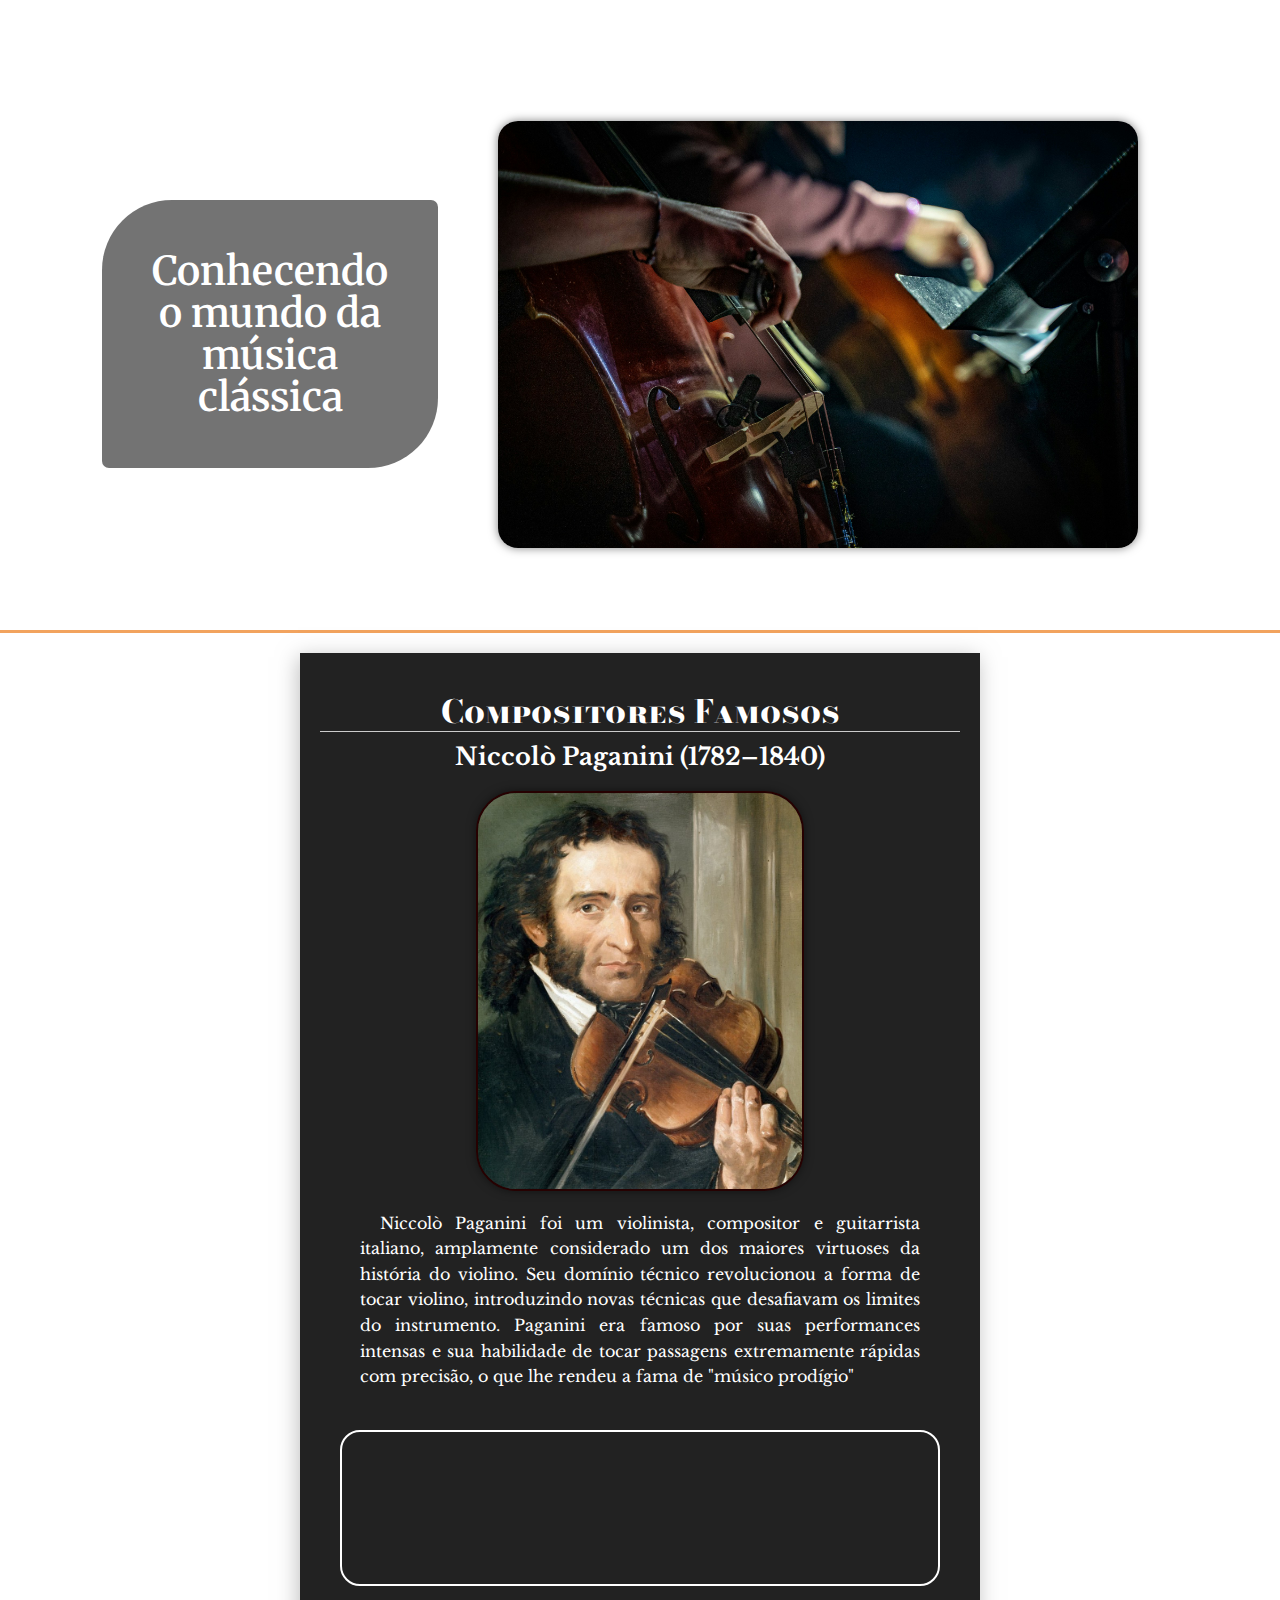
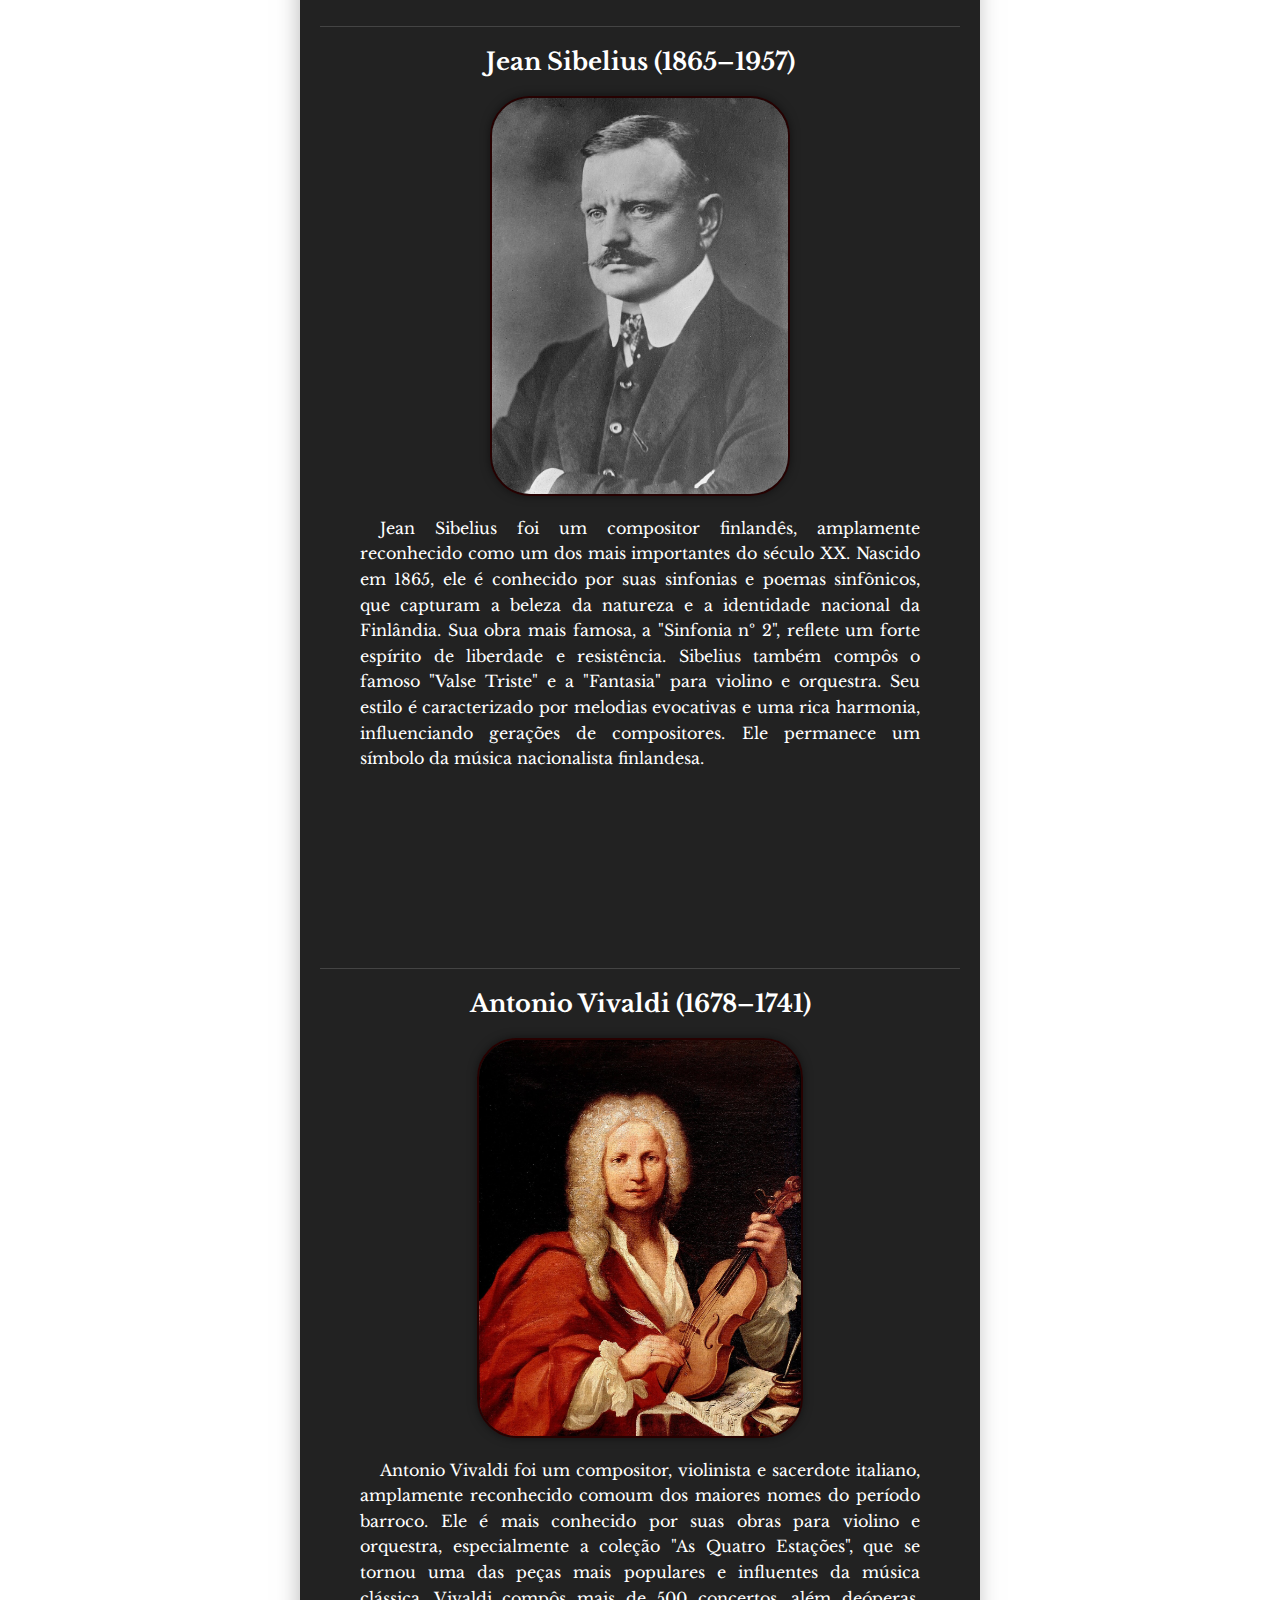
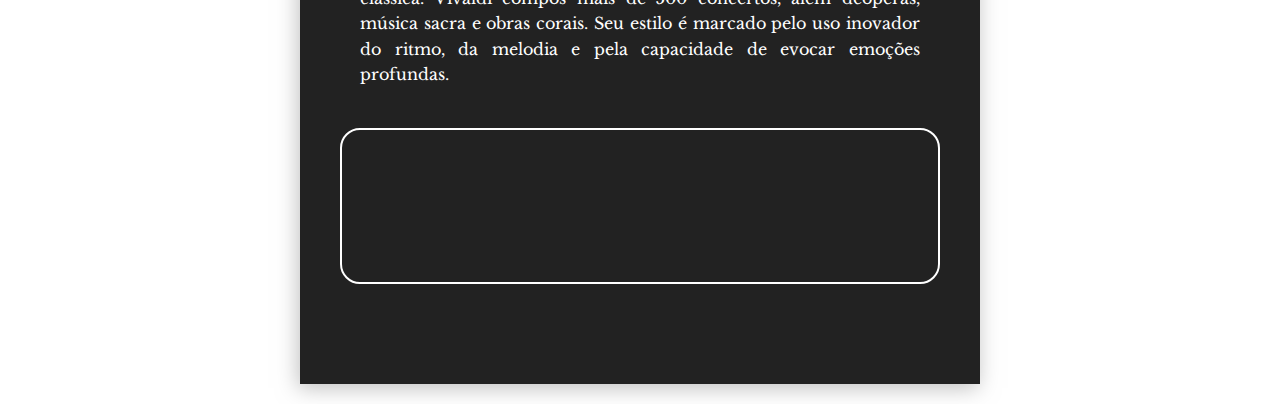
==== index.html @ 934a44d3 "Adicionando player do spotify aos compositores." ====
<!DOCTYPE html>
<html lang="pt-br">
    <head>
        <meta charset="UTF-8" />
        <meta name="viewport" content="width=device-width, initial-scale=1.0" />
        <title>Classic Music</title>
        <link rel="stylesheet" href="./assets/styles/style.css" />
        <link rel="stylesheet" href="./assets/styles/responsive.css" />
    </head>
    <body>
        <div class="header-container">
            <header>
                <h1 class="title"><a href="#">Classic Music</a></h1>
                <nav>
                    <ul class="menu">
                        <li><a href="#cp">Compositores</a></li>
                        <li><a href="#">Sobre</a></li>
                        <li><a href="#">Contato</a></li>
                    </ul>
                </nav>
            </header>
            <div class="banner">
                <div class="content">
                    <div class="text-container">
                        <p>Conhecendo o mundo da música clássica</p>
                    </div>
                    <div class="image-container">
                        <img
                            src="./assets/images/orchestra.jpg"
                            alt="imagem orchestra"
                        />
                    </div>
                </div>
            </div>
        </div>
        <main>
            <div class="cp-container">
              <section class="compositores" id="cp">
                  <h2 id="tile-compositores">Compositores Famosos</h2>
                  <div class="compositor">
                      <div class="aside">
                          <div class="resumo">
                              <h2>Niccolò Paganini (1782–1840)</h2>
                              <div class="imagem-compositor">
                                  <img
                                      src="./assets/images/compositors/paganini.jpg"
                                      alt="Compositor 1"
                                  />
                              </div>
                              <p>
                                  Niccolò Paganini foi um violinista, compositor e
                                  guitarrista italiano, amplamente considerado um
                                  dos maiores virtuoses da história do violino.
                                  Seu domínio técnico revolucionou a forma de
                                  tocar violino, introduzindo novas técnicas que
                                  desafiavam os limites do instrumento. Paganini
                                  era famoso por suas performances intensas e sua
                                  habilidade de tocar passagens extremamente
                                  rápidas com precisão, o que lhe rendeu a fama de
                                  "músico prodígio"
                              </p>
                              <div class="card-music">
                                  <iframe
                                      style="border-radius: 12px"
                                      src="https://open.spotify.com/embed/artist/39FC9x5PaTNYHp5hwlaY4q?utm_source=generator"
                                      width="100%"
                                      height="152"
                                      frameborder="0"
                                      allowfullscreen=""
                                      allow="autoplay; clipboard-write; encrypted-media; fullscreen; picture-in-picture"
                                      loading="lazy"
                                  >
                                  </iframe>
                              </div>
                          </div>
                      </div>
                  </div>
                  <div class="compositor">
                      <div class="aside">
                          <div class="resumo">
                              <h2>Jean Sibelius (1865–1957)</h2>
                              <div class="imagem-compositor">
                                  <img
                                      src="./assets/images/compositors/Sibelius.jpg"
                                      alt="Compositor 1"
                                  />
                              </div>
                              <p>
                                  Jean Sibelius foi um compositor finlandês,
                                  amplamente reconhecido como um dos mais
                                  importantes do século XX. Nascido em 1865, ele é
                                  conhecido por suas sinfonias e poemas
                                  sinfônicos, que capturam a beleza da natureza e
                                  a identidade nacional da Finlândia. Sua obra
                                  mais famosa, a "Sinfonia nº 2", reflete um forte
                                  espírito de liberdade e resistência. Sibelius
                                  também compôs o famoso "Valse Triste" e a
                                  "Fantasia" para violino e orquestra. Seu estilo
                                  é caracterizado por melodias evocativas e uma
                                  rica harmonia, influenciando gerações de
                                  compositores. Ele permanece um símbolo da música
                                  nacionalista finlandesa.
                              </p>
                              <iframe style="border-radius:12px" src="https://open.spotify.com/embed/artist/7jzR5qj8vFnSu5JHaXgFEr?utm_source=generator&theme=0" width="100%" height="152" frameBorder="0" allowfullscreen="" allow="autoplay; clipboard-write; encrypted-media; fullscreen; picture-in-picture" loading="lazy"></iframe>
                          </div>
                      </div>
                  </div>
                  <div class="compositor">
                      <div class="aside">
                          <div class="resumo">
                              <h2>Antonio Vivaldi (1678–1741)</h2>
                              <div class="imagem-compositor">
                                  <img
                                      src="./assets/images/compositors/Vivaldi.jpg"
                                      alt="Compositor 1"
                                  />
                              </div>
                              <p>
                                  Antonio Vivaldi foi um compositor, violinista e
                                  sacerdote italiano, amplamente reconhecido
                                  comoum dos maiores nomes do período barroco. Ele
                                  é mais conhecido por suas obras para violino e
                                  orquestra, especialmente a coleção "As Quatro
                                  Estações", que se tornou uma das peças mais
                                  populares e influentes da música clássica.
                                  Vivaldi compôs mais de 500 concertos, além
                                  deóperas, música sacra e obras corais. Seu
                                  estilo é marcado pelo uso inovador do ritmo, da
                                  melodia e pela capacidade de evocar emoções
                                  profundas.
                              </p>
                              <div class="card-music">
                                  <iframe
                                      style="border-radius: 12px"
                                      src="https://open.spotify.com/embed/artist/2QOIawHpSlOwXDvSqQ9YJR?utm_source=generator"
                                      width="100%"
                                      height="152"
                                      frameborder="0"
                                      allowfullscreen=""
                                      allow="autoplay; clipboard-write; encrypted-media; fullscreen; picture-in-picture"
                                      loading="lazy"
                                  ></iframe>
                              </div>
                          </div>
                      </div>
                  </div>
              </section>
            </div>
        </main>
    </body>
</html>
---- assets/styles/style.css ----
@charset "UTF-8";

@import url("https://fonts.googleapis.com/css2?family=Libre+Baskerville:wght@400;700&display=swap");
@import url("https://fonts.googleapis.com/css2?family=Bodoni+Moda+SC:ital,opsz,wght@0,6..96,400..900;1,6..96,400..900&display=swap");
@import url("https://fonts.googleapis.com/css2?family=Merriweather:wght@400;700&display=swap");

:root {
    --font-primary: "Bodoni Moda SC", serif;
    --font-body: "Libre Baskerville", serif;
    --font-text: "Merriweather", serif;
    --antico-violino-1: #f2a35e;
    --antico-violino-2: #f2ceae;
    --antico-violino-3: #f2600c;
    --antico-violino-4: #a64029;
    --antico-violino-5: #260101;
}

* {
    margin: 0px;
    padding: 0px;
    box-sizing: border-box;
}

html,
body {
    height: 100%;
    scroll-behavior: smooth;
}

body {
    font-family: var(--font-body);
}
.header-container {
    background-image: url("https://curitibacult.com.br/wp-content/uploads/2023/07/concerto-a-luz-de-velas-ingressos.jpg");
    background-size: cover;
    background-attachment: fixed;

    padding: 20px;
}

header {
    display: flex;
    justify-content: space-between;
    align-items: center;
    padding: 0px 50px;
    width: 100%;
    border-bottom: 1px solid #fff;
}

#logo {
    width: 100px;
    height: 100px;
    background-color: #fff;
    border-radius: 50%;
    display: flex;
    justify-content: center;
    align-items: center;
    overflow: hidden;
}
#logo img {
    width: 100%;
    height: 100%;
}
.title,
.title a {
    color: white;
    font-family: var(--font-primary);
    font-weight: 800;
    text-decoration: none;
    font-size: 32px;
    line-height: 38px;
    text-align: left;
    margin-right: 0px;
}

.menu {
    list-style: none;
    display: flex;
    justify-content: space-between;
    flex-wrap: wrap;
    align-items: center;
    padding: 0px;
    margin: 0px;
}
.menu li a {
    margin-right: 83px;
    color: #fff;
    font-size: 16px;
    font-style: normal;
    font-weight: 600;
    line-height: normal;
    text-decoration: none;
}

.menu li a:hover {
    color: #f2a35e;
    background-color: #fff;
    padding: 5px;
    border-radius: 10px;
}

.banner {
    display: flex;
    justify-content: center;
    padding: 5%;
}

.content {
    display: flex;
    width: 100%;
    max-width: 1200px;
    align-items: center;
}

.image-container {
    flex: 3;
    display: flex;
    justify-content: center;
}

.image-container img {
    max-width: 50vw;
    height: auto;
    border-radius: 20px;
    box-shadow: 0px 0px 10px rgba(0, 0, 0, 0.5);
    transition: transform 0.3s ease-in-out;
}
.image-container img:hover {
    transform: scale(1.1);
}

.text-container {
    flex: 1;
    padding-left: 20px;
    text-align: center;
}

.text-container p {
    font-family: var(--font-text);
    font-size: 2.5rem;
    font-weight: 600;
    line-height: 42px;
    color: white;
    padding: 50px;
    background-color: #222222a2;
    border-radius: 70px 7px;
}

.cp-container {
    display: flex;
    justify-content: center;
    border-top: 3px solid var(--antico-violino-1);
    background-image: url("https://4kwallpapers.com/images/walls/thumbs_3t/18207.jpg");
    background-size: cover;
    background-attachment: fixed;
    align-items: center;
    padding: 20px 30px;
    width: 100%;
}

#cp {
    transition-delay: 2s;
}
.compositores {
    background-color: #222;
    color: white;
    padding: 40px 20px;
    text-align: center;
    box-shadow: -2px 4px 20px 0px rgb(128 128 128 / 50%);
}

#tile-compositores {
    font-family: var(--font-primary);
    font-size: 32px;
    font-weight: 800;
    line-height: 38px;
    text-align: center;
    margin-bottom: 10px;
    border-bottom: 1px solid #ccc;
}
.compositor {
    display: flex;
    align-items: center;
    margin-bottom: 20px;
    border-bottom: 1px solid #444;
    padding-bottom: 20px;
    align-content: space-around;
    flex-direction: column;
    flex-wrap: wrap;
}
.compositor:last-child{
    border-bottom: none;
}

.aside {
    flex: 1; 
    display: flex;
    flex-direction: column; 
    align-items: flex-start; 
}

.resumo {
    flex: 2; 
    text-align: center;
    padding: 0 20px; 
}

.aside p {
    max-width: 600px;
    padding: 20px;
    line-height: 1.6;
    text-indent: 20px;
    text-align: justify;
}

.imagem-compositor {
    flex: 1; 
    display: flex;
    justify-content: center;
}

.imagem-compositor img {
    border-radius: 40px;
    box-shadow: 0px 0px 10px    rgba(0, 0, 0, 0.5);
    min-width: 250px; 
    max-height: 400px;
    margin-top: 20px;
    border: 2px solid var(--antico-violino-5); 
}

.card-music {
    display: flex;
    justify-content: center;
    align-items: center;
    width: 100%;
    margin: 20px auto;
    border: 2px solid #fff;
    border-radius: 20px;
}
---- assets/styles/responsive.css ----
@media(width < 942px) {
    .content{
        flex-wrap: wrap;
    }
    header {
        display: flex;
        flex-direction: column;
    }
    .menu li a {
        font-size: 14px;
        margin-right: 20px;
    }
    .text-container p{
        padding: 0px;
    }
    .image-container img {
        
        max-width: 400px;
    }
}
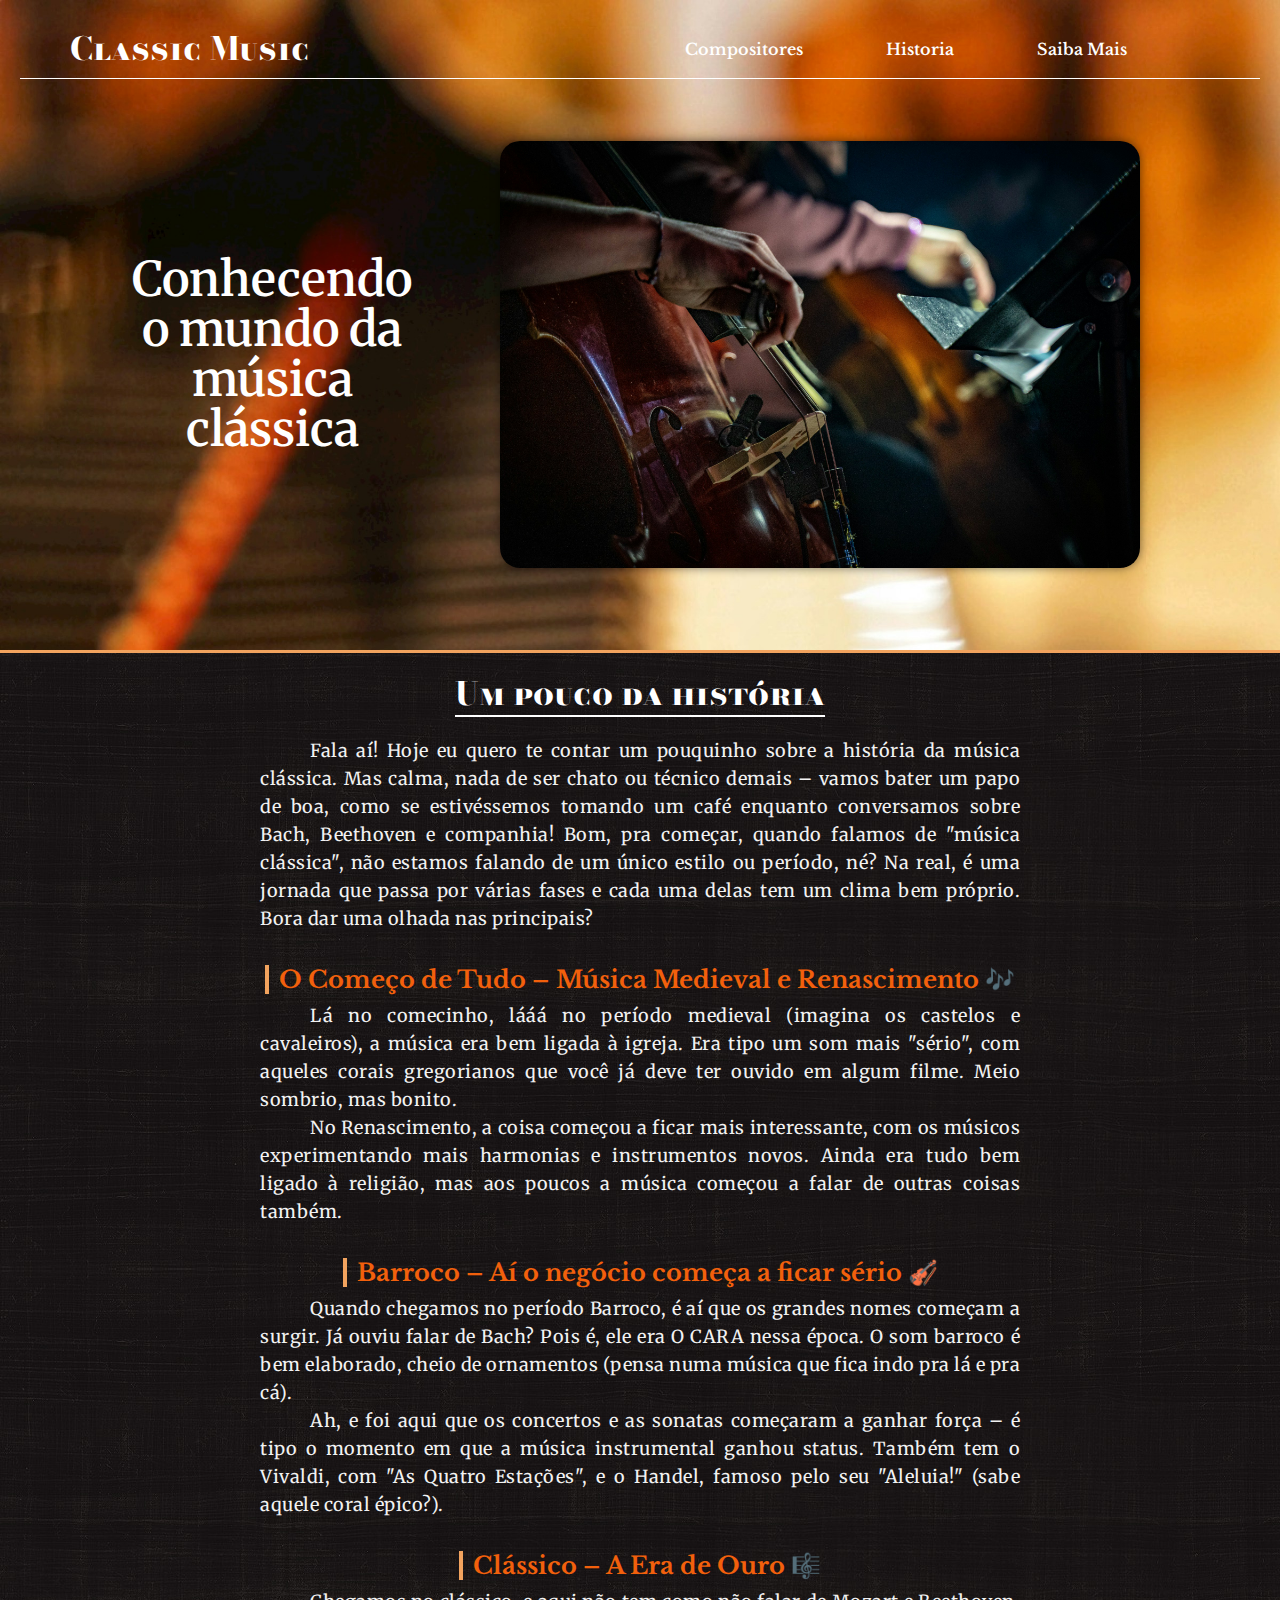
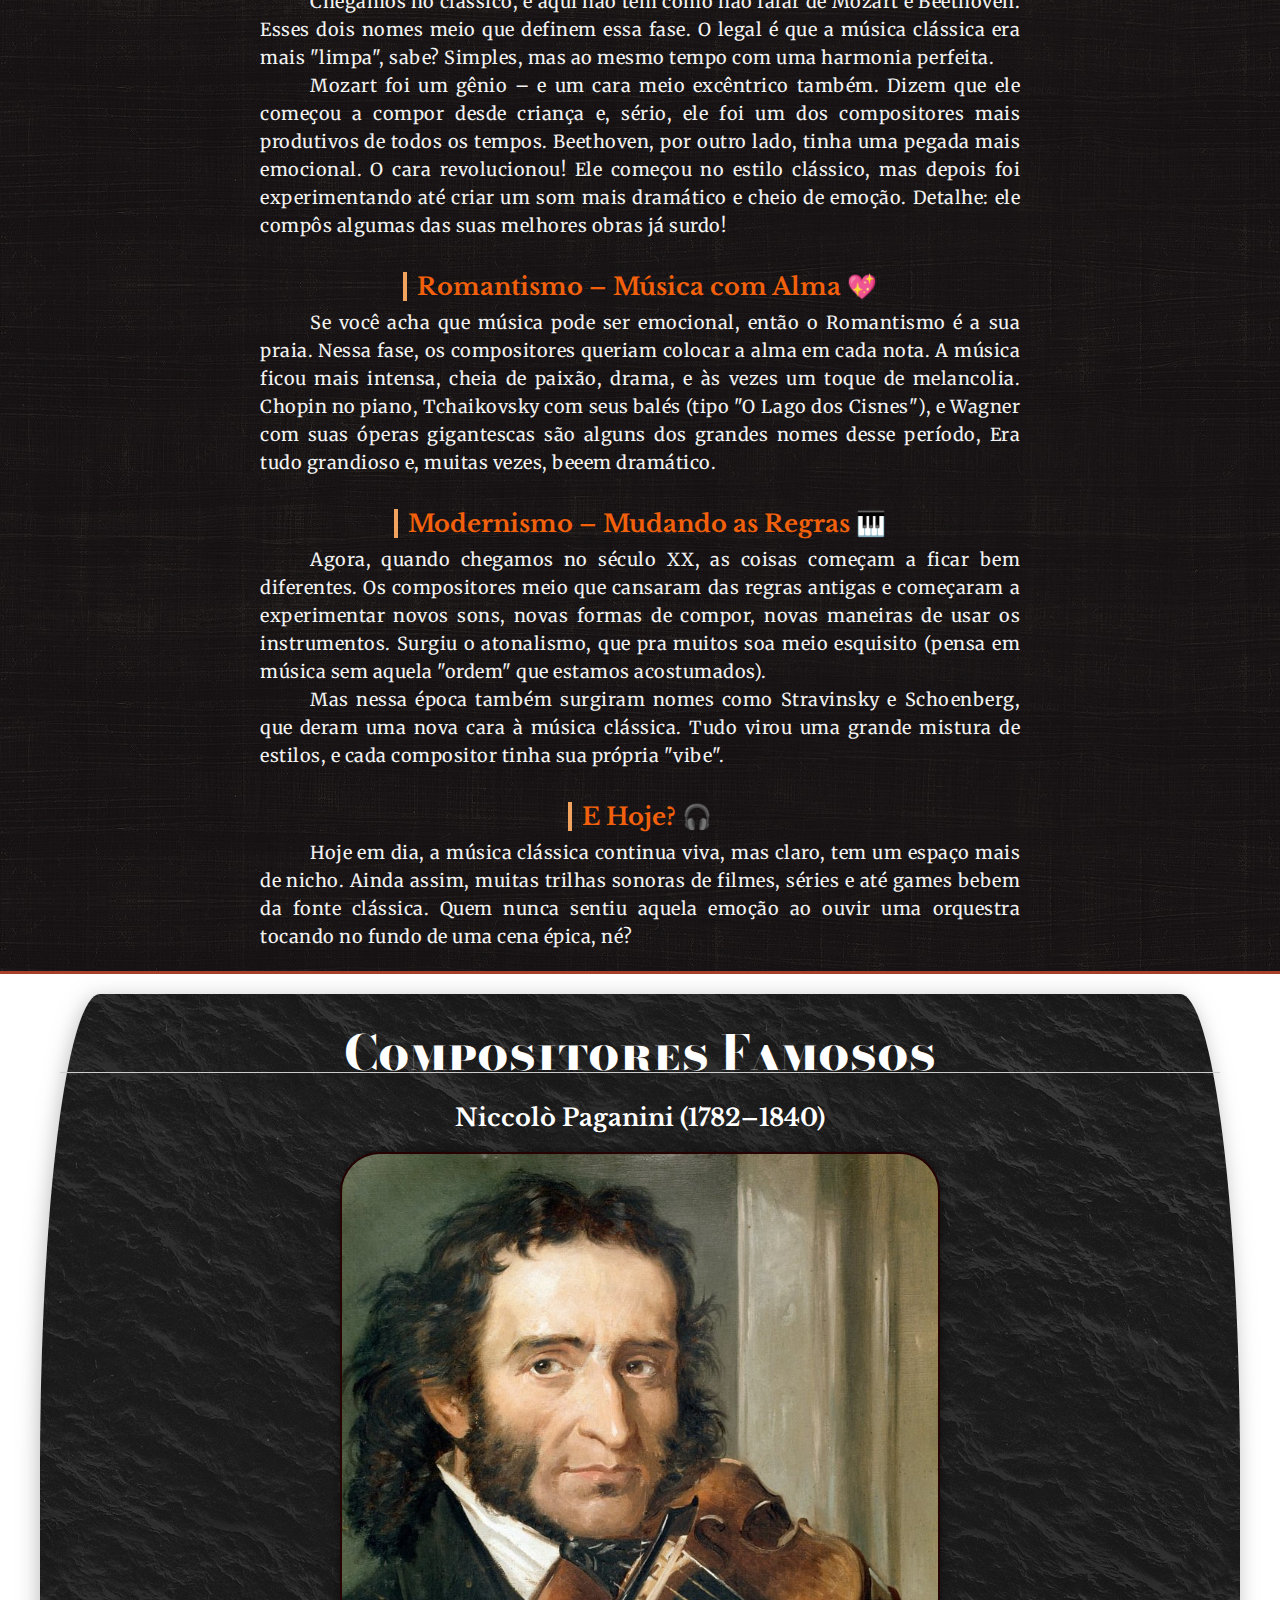
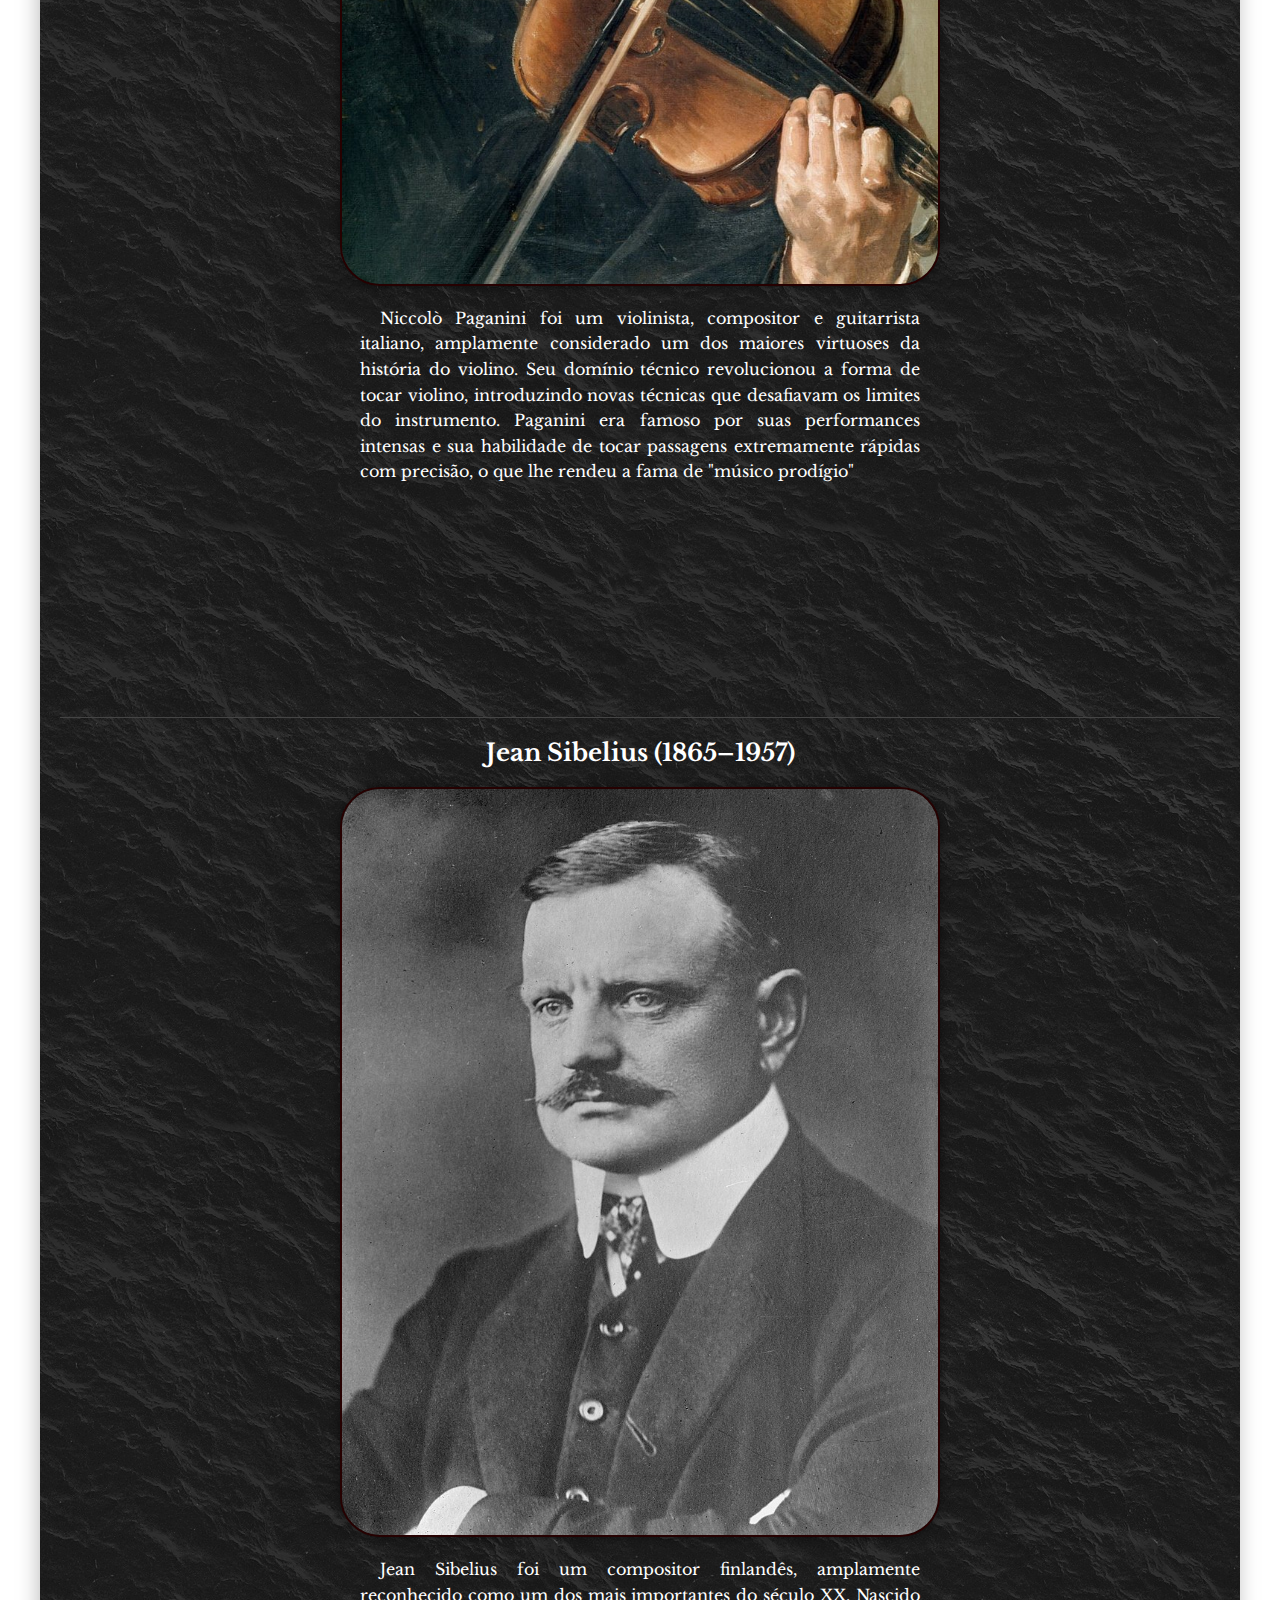
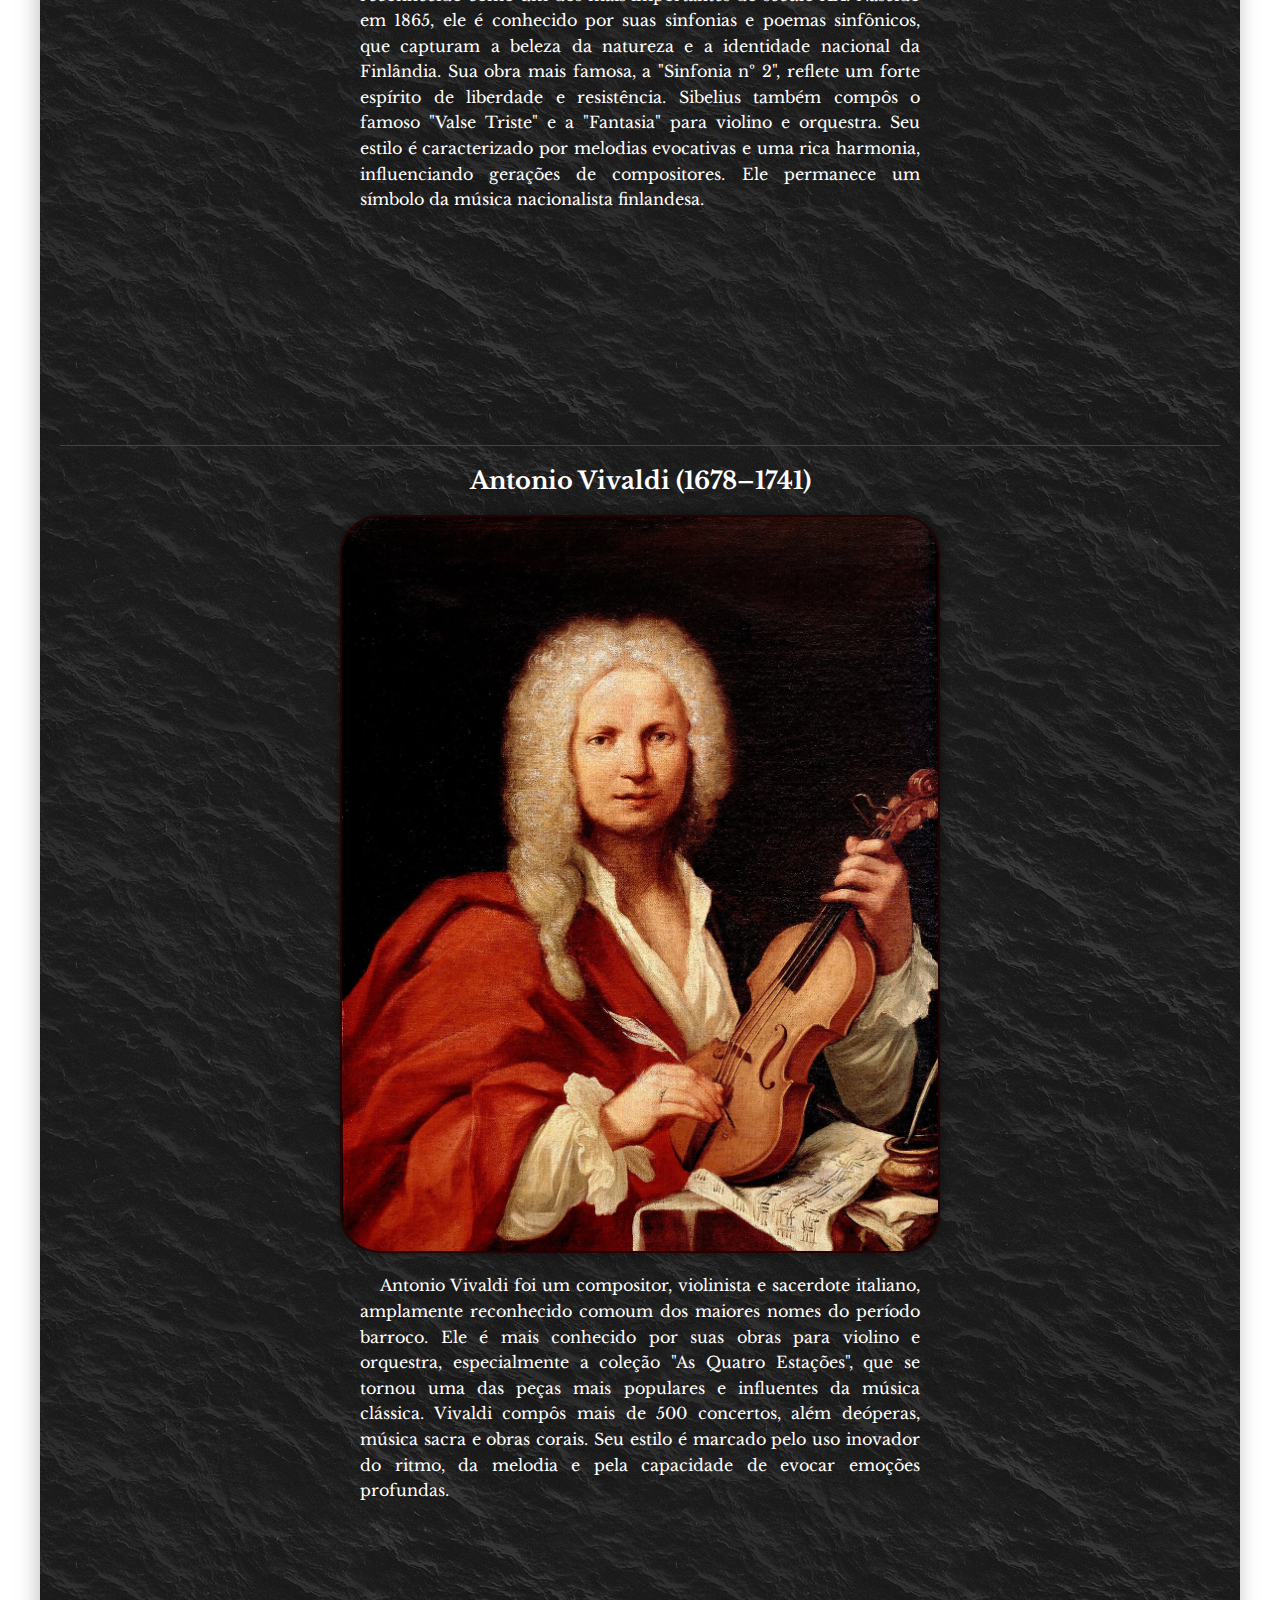
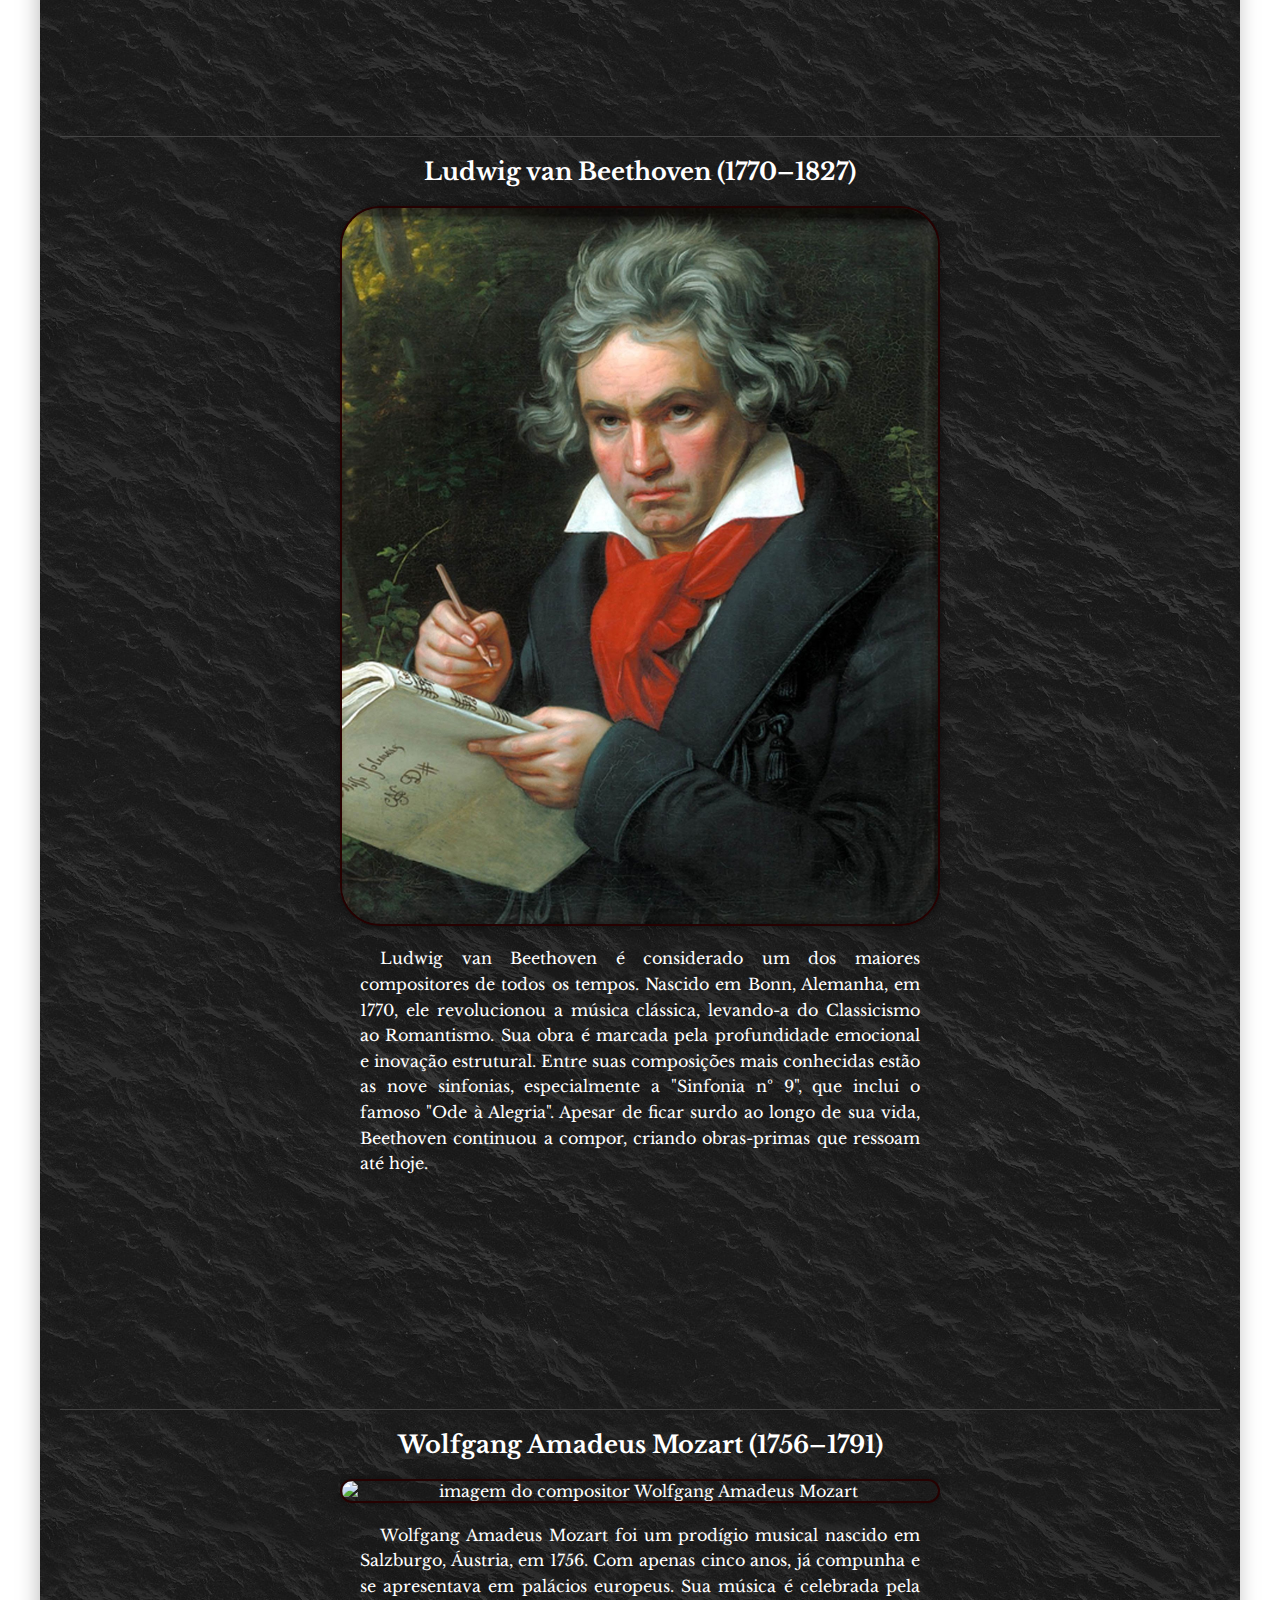
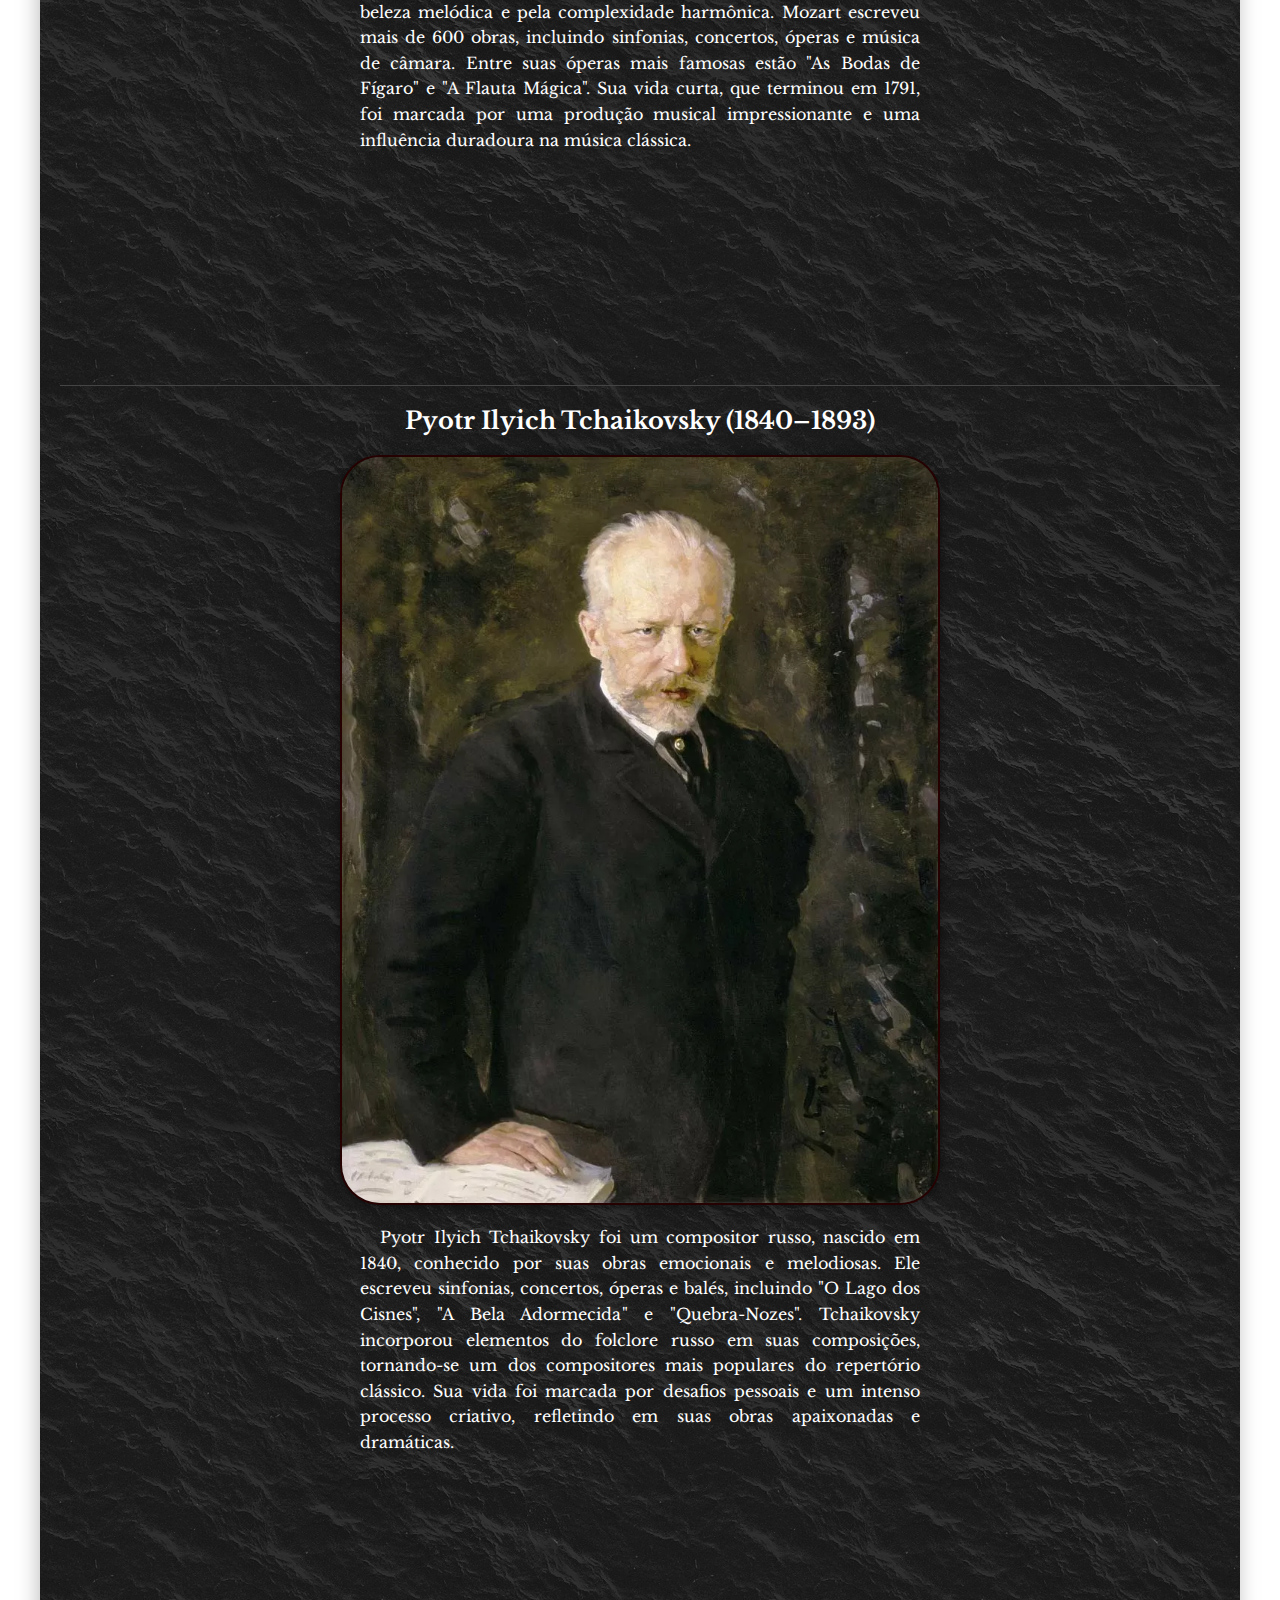
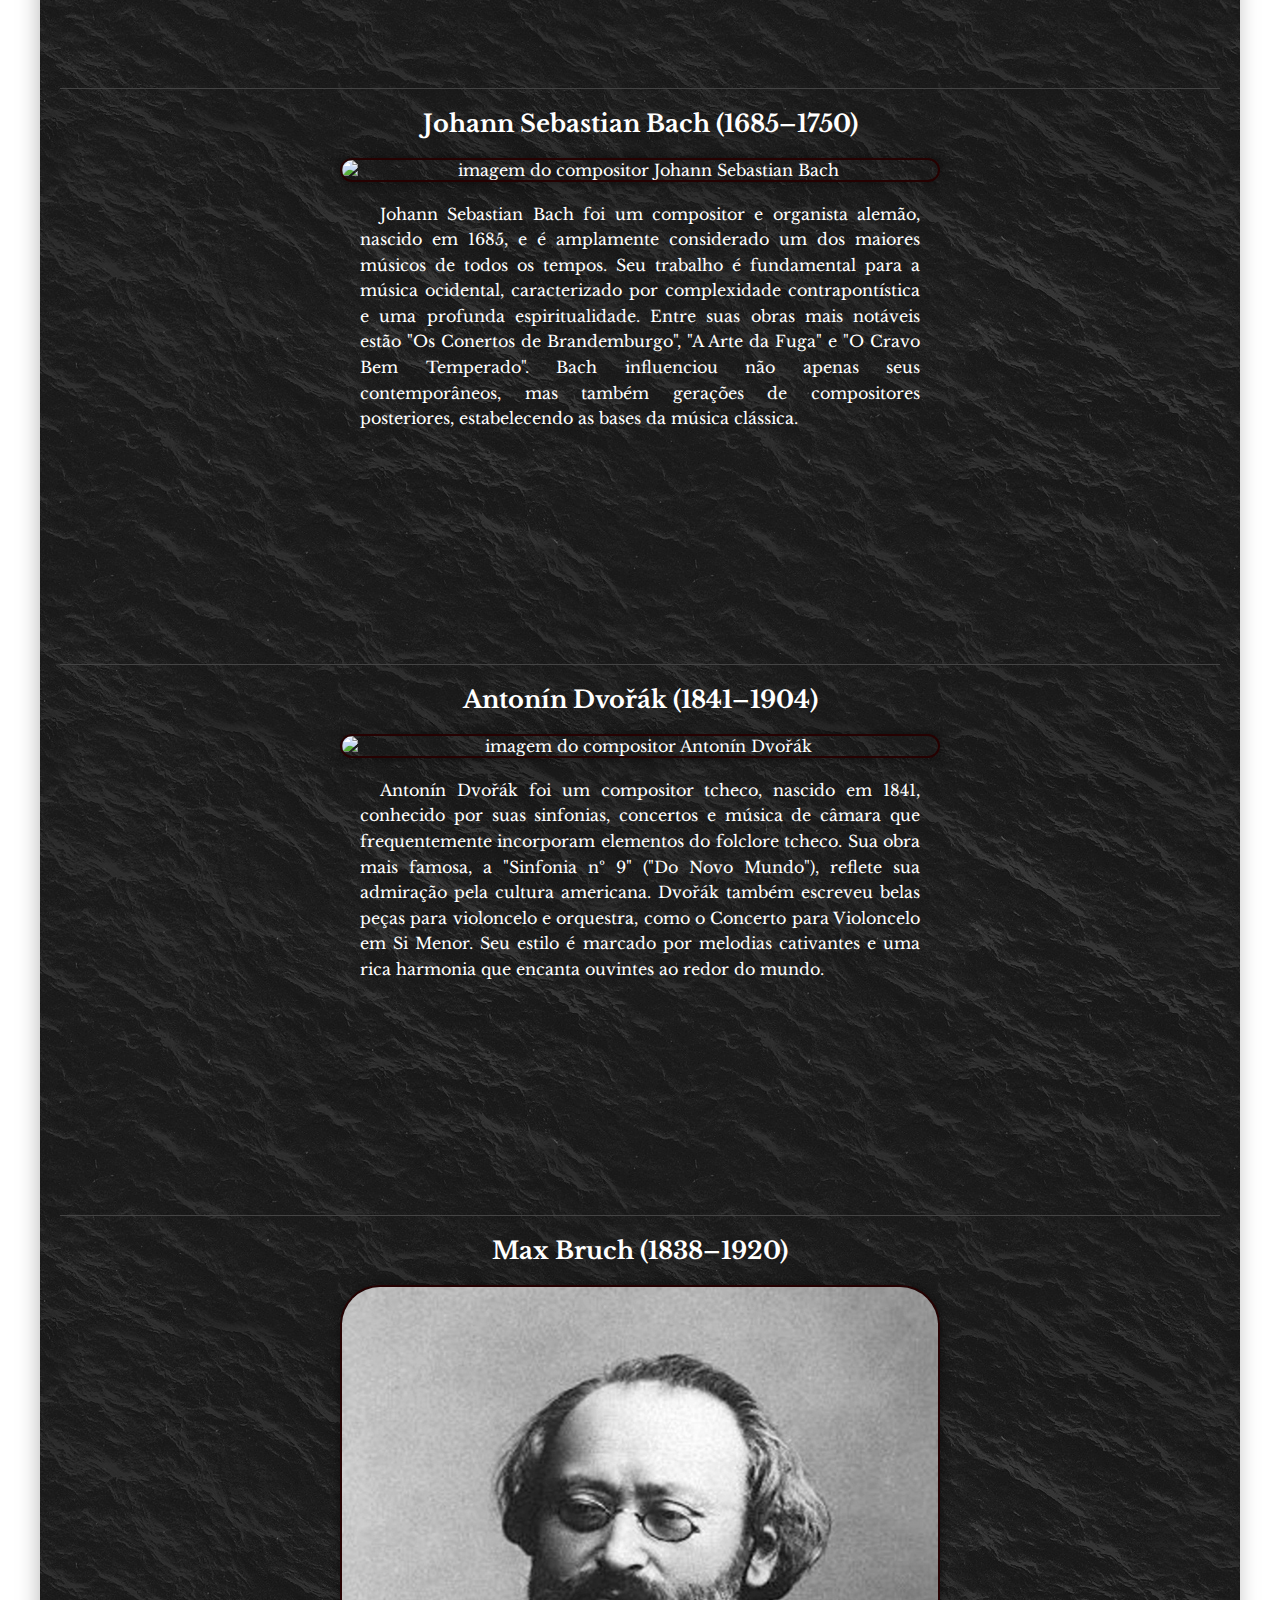
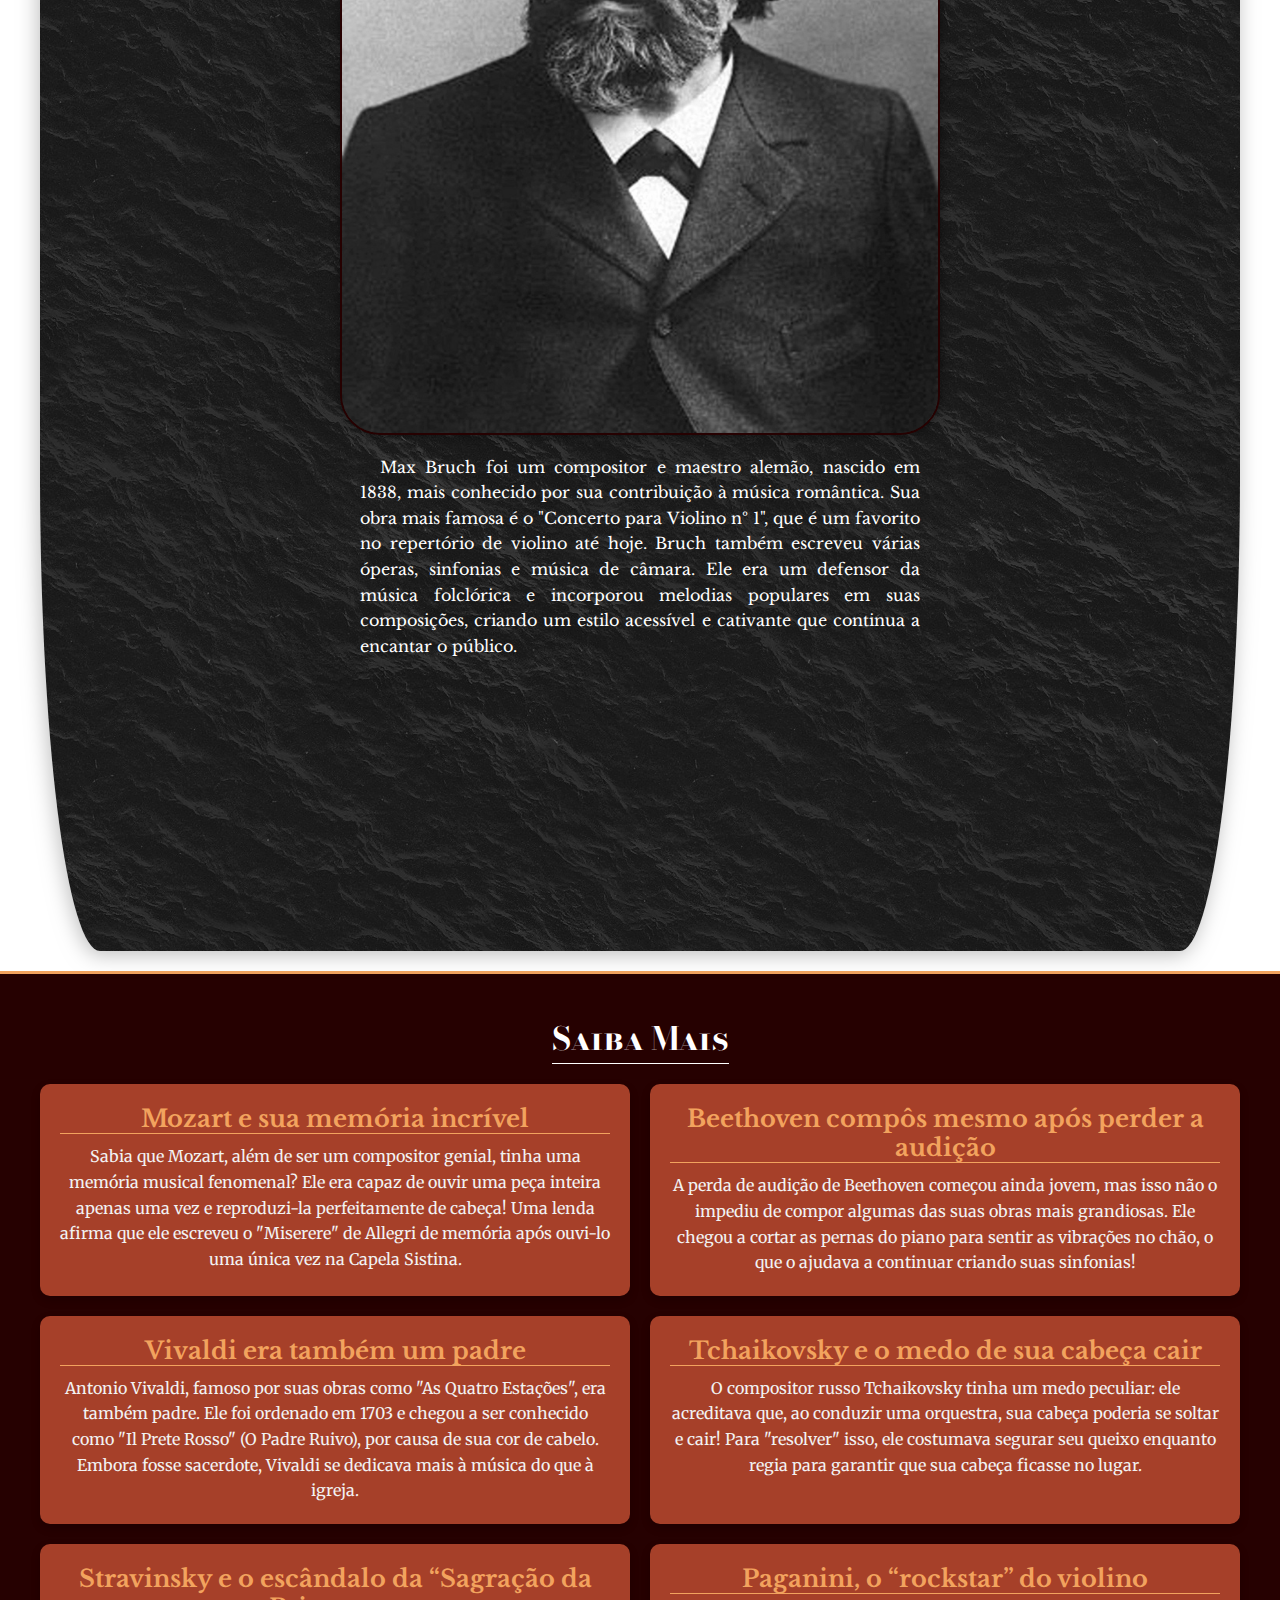
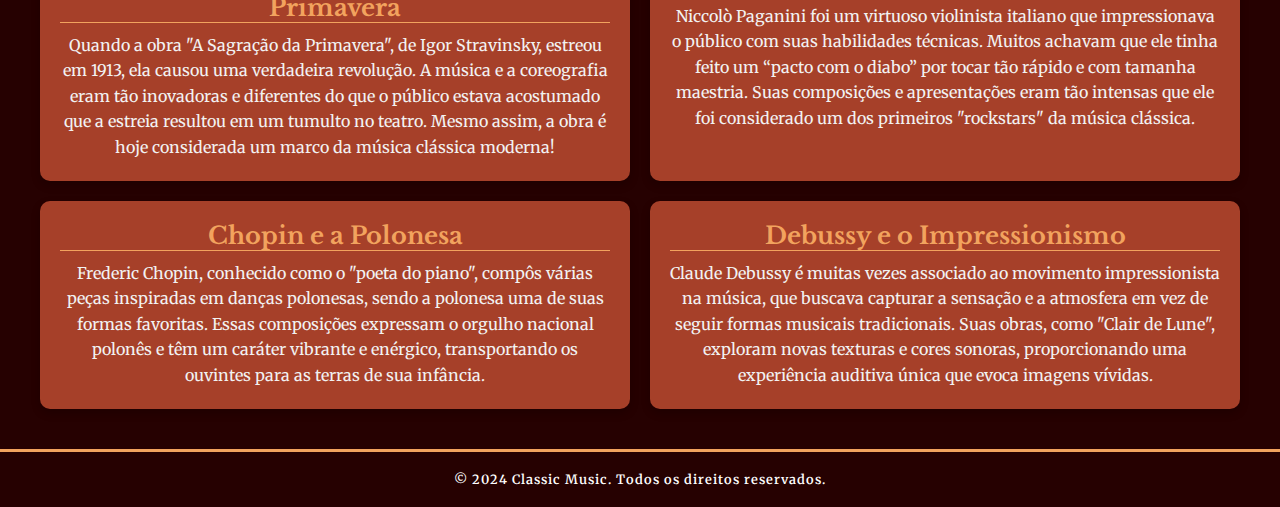
==== commit 9d9b5198: "Projeto finalizado" ====
--- a/index.html
+++ b/index.html
@@ -14,8 +14,8 @@
                 <nav>
                     <ul class="menu">
                         <li><a href="#cp">Compositores</a></li>
-                        <li><a href="#">Sobre</a></li>
-                        <li><a href="#">Contato</a></li>
+                        <li><a href="#historia">Historia</a></li>
+                        <li><a href="#saiba-mais">Saiba Mais</a></li>
                     </ul>
                 </nav>
             </header>
@@ -33,119 +33,576 @@
                 </div>
             </div>
         </div>
+
         <main>
+            <div id="historia">
+                <h2>Um pouco da história</h2>
+                <p>
+                    Fala aí! Hoje eu quero te contar um pouquinho sobre a
+                    história da música clássica. Mas calma, nada de ser chato ou
+                    técnico demais – vamos bater um papo de boa, como se
+                    estivéssemos tomando um café enquanto conversamos sobre
+                    Bach, Beethoven e companhia! Bom, pra começar, quando
+                    falamos de "música clássica", não estamos falando de um
+                    único estilo ou período, né? Na real, é uma jornada que
+                    passa por várias fases e cada uma delas tem um clima bem
+                    próprio. Bora dar uma olhada nas principais?
+                </p>
+
+                <h3>O Começo de Tudo – Música Medieval e Renascimento 🎶</h3>
+                <p>
+                    Lá no comecinho, lááá no período medieval (imagina os
+                    castelos e cavaleiros), a música era bem ligada à igreja.
+                    Era tipo um som mais "sério", com aqueles corais gregorianos
+                    que você já deve ter ouvido em algum filme. Meio sombrio,
+                    mas bonito.
+                </p>
+                <p>
+                    No Renascimento, a coisa começou a ficar mais interessante,
+                    com os músicos experimentando mais harmonias e instrumentos
+                    novos. Ainda era tudo bem ligado à religião, mas aos poucos
+                    a música começou a falar de outras coisas também.
+                </p>
+
+                <h3>Barroco – Aí o negócio começa a ficar sério 🎻</h3>
+                <p>
+                    Quando chegamos no período Barroco, é aí que os grandes
+                    nomes começam a surgir. Já ouviu falar de Bach? Pois é, ele
+                    era O CARA nessa época. O som barroco é bem elaborado, cheio
+                    de ornamentos (pensa numa música que fica indo pra lá e pra
+                    cá).
+                </p>
+                <p>
+                    Ah, e foi aqui que os concertos e as sonatas começaram a
+                    ganhar força – é tipo o momento em que a música instrumental
+                    ganhou status. Também tem o Vivaldi, com "As Quatro
+                    Estações", e o Handel, famoso pelo seu "Aleluia!" (sabe
+                    aquele coral épico?).
+                </p>
+
+                <h3>Clássico – A Era de Ouro 🎼</h3>
+                <p>
+                    Chegamos no clássico, e aqui não tem como não falar de
+                    Mozart e Beethoven. Esses dois nomes meio que definem essa
+                    fase. O legal é que a música clássica era mais "limpa",
+                    sabe? Simples, mas ao mesmo tempo com uma harmonia perfeita.
+                </p>
+                <p>
+                    Mozart foi um gênio – e um cara meio excêntrico também.
+                    Dizem que ele começou a compor desde criança e, sério, ele
+                    foi um dos compositores mais produtivos de todos os tempos.
+                    Beethoven, por outro lado, tinha uma pegada mais emocional.
+                    O cara revolucionou! Ele começou no estilo clássico, mas
+                    depois foi experimentando até criar um som mais dramático e
+                    cheio de emoção. Detalhe: ele compôs algumas das suas
+                    melhores obras já surdo!
+                </p>
+
+                <h3>Romantismo – Música com Alma 💖</h3>
+                <p>
+                    Se você acha que música pode ser emocional, então o
+                    Romantismo é a sua praia. Nessa fase, os compositores
+                    queriam colocar a alma em cada nota. A música ficou mais
+                    intensa, cheia de paixão, drama, e às vezes um toque de
+                    melancolia. Chopin no piano, Tchaikovsky com seus balés
+                    (tipo "O Lago dos Cisnes"), e Wagner com suas óperas
+                    gigantescas são alguns dos grandes nomes desse período, Era
+                    tudo grandioso e, muitas vezes, beeem dramático.
+                </p>
+
+                <h3>Modernismo – Mudando as Regras 🎹</h3>
+                <p>
+                    Agora, quando chegamos no século XX, as coisas começam a
+                    ficar bem diferentes. Os compositores meio que cansaram das
+                    regras antigas e começaram a experimentar novos sons, novas
+                    formas de compor, novas maneiras de usar os instrumentos.
+                    Surgiu o atonalismo, que pra muitos soa meio esquisito
+                    (pensa em música sem aquela "ordem" que estamos
+                    acostumados).
+                </p>
+                <p>
+                    Mas nessa época também surgiram nomes como Stravinsky e
+                    Schoenberg, que deram uma nova cara à música clássica. Tudo
+                    virou uma grande mistura de estilos, e cada compositor tinha
+                    sua própria "vibe".
+                </p>
+
+                <h3>E Hoje? 🎧</h3>
+                <p>
+                    Hoje em dia, a música clássica continua viva, mas claro, tem
+                    um espaço mais de nicho. Ainda assim, muitas trilhas sonoras
+                    de filmes, séries e até games bebem da fonte clássica. Quem
+                    nunca sentiu aquela emoção ao ouvir uma orquestra tocando no
+                    fundo de uma cena épica, né?
+                </p>
+            </div>
+
             <div class="cp-container">
-              <section class="compositores" id="cp">
-                  <h2 id="tile-compositores">Compositores Famosos</h2>
-                  <div class="compositor">
-                      <div class="aside">
-                          <div class="resumo">
-                              <h2>Niccolò Paganini (1782–1840)</h2>
-                              <div class="imagem-compositor">
-                                  <img
-                                      src="./assets/images/compositors/paganini.jpg"
-                                      alt="Compositor 1"
-                                  />
-                              </div>
-                              <p>
-                                  Niccolò Paganini foi um violinista, compositor e
-                                  guitarrista italiano, amplamente considerado um
-                                  dos maiores virtuoses da história do violino.
-                                  Seu domínio técnico revolucionou a forma de
-                                  tocar violino, introduzindo novas técnicas que
-                                  desafiavam os limites do instrumento. Paganini
-                                  era famoso por suas performances intensas e sua
-                                  habilidade de tocar passagens extremamente
-                                  rápidas com precisão, o que lhe rendeu a fama de
-                                  "músico prodígio"
-                              </p>
-                              <div class="card-music">
-                                  <iframe
-                                      style="border-radius: 12px"
-                                      src="https://open.spotify.com/embed/artist/39FC9x5PaTNYHp5hwlaY4q?utm_source=generator"
-                                      width="100%"
-                                      height="152"
-                                      frameborder="0"
-                                      allowfullscreen=""
-                                      allow="autoplay; clipboard-write; encrypted-media; fullscreen; picture-in-picture"
-                                      loading="lazy"
-                                  >
-                                  </iframe>
-                              </div>
-                          </div>
-                      </div>
-                  </div>
-                  <div class="compositor">
-                      <div class="aside">
-                          <div class="resumo">
-                              <h2>Jean Sibelius (1865–1957)</h2>
-                              <div class="imagem-compositor">
-                                  <img
-                                      src="./assets/images/compositors/Sibelius.jpg"
-                                      alt="Compositor 1"
-                                  />
-                              </div>
-                              <p>
-                                  Jean Sibelius foi um compositor finlandês,
-                                  amplamente reconhecido como um dos mais
-                                  importantes do século XX. Nascido em 1865, ele é
-                                  conhecido por suas sinfonias e poemas
-                                  sinfônicos, que capturam a beleza da natureza e
-                                  a identidade nacional da Finlândia. Sua obra
-                                  mais famosa, a "Sinfonia nº 2", reflete um forte
-                                  espírito de liberdade e resistência. Sibelius
-                                  também compôs o famoso "Valse Triste" e a
-                                  "Fantasia" para violino e orquestra. Seu estilo
-                                  é caracterizado por melodias evocativas e uma
-                                  rica harmonia, influenciando gerações de
-                                  compositores. Ele permanece um símbolo da música
-                                  nacionalista finlandesa.
-                              </p>
-                              <iframe style="border-radius:12px" src="https://open.spotify.com/embed/artist/7jzR5qj8vFnSu5JHaXgFEr?utm_source=generator&theme=0" width="100%" height="152" frameBorder="0" allowfullscreen="" allow="autoplay; clipboard-write; encrypted-media; fullscreen; picture-in-picture" loading="lazy"></iframe>
-                          </div>
-                      </div>
-                  </div>
-                  <div class="compositor">
-                      <div class="aside">
-                          <div class="resumo">
-                              <h2>Antonio Vivaldi (1678–1741)</h2>
-                              <div class="imagem-compositor">
-                                  <img
-                                      src="./assets/images/compositors/Vivaldi.jpg"
-                                      alt="Compositor 1"
-                                  />
-                              </div>
-                              <p>
-                                  Antonio Vivaldi foi um compositor, violinista e
-                                  sacerdote italiano, amplamente reconhecido
-                                  comoum dos maiores nomes do período barroco. Ele
-                                  é mais conhecido por suas obras para violino e
-                                  orquestra, especialmente a coleção "As Quatro
-                                  Estações", que se tornou uma das peças mais
-                                  populares e influentes da música clássica.
-                                  Vivaldi compôs mais de 500 concertos, além
-                                  deóperas, música sacra e obras corais. Seu
-                                  estilo é marcado pelo uso inovador do ritmo, da
-                                  melodia e pela capacidade de evocar emoções
-                                  profundas.
-                              </p>
-                              <div class="card-music">
-                                  <iframe
-                                      style="border-radius: 12px"
-                                      src="https://open.spotify.com/embed/artist/2QOIawHpSlOwXDvSqQ9YJR?utm_source=generator"
-                                      width="100%"
-                                      height="152"
-                                      frameborder="0"
-                                      allowfullscreen=""
-                                      allow="autoplay; clipboard-write; encrypted-media; fullscreen; picture-in-picture"
-                                      loading="lazy"
-                                  ></iframe>
-                              </div>
-                          </div>
-                      </div>
-                  </div>
-              </section>
+                <section class="compositores" id="cp">
+                    <h2 id="tile-compositores">Compositores Famosos</h2>
+                    <div class="compositor">
+                        <div class="aside">
+                            <div class="resumo">
+                                <h2>Niccolò Paganini (1782–1840)</h2>
+                                <div class="imagem-compositor">
+                                    <img
+                                        src="./assets/images/compositors/paganini.jpg"
+                                        alt="imagem do compositor Nicolò Paganini"
+                                    />
+                                </div>
+                                <p>
+                                    Niccolò Paganini foi um violinista,
+                                    compositor e guitarrista italiano,
+                                    amplamente considerado um dos maiores
+                                    virtuoses da história do violino. Seu
+                                    domínio técnico revolucionou a forma de
+                                    tocar violino, introduzindo novas técnicas
+                                    que desafiavam os limites do instrumento.
+                                    Paganini era famoso por suas performances
+                                    intensas e sua habilidade de tocar passagens
+                                    extremamente rápidas com precisão, o que lhe
+                                    rendeu a fama de "músico prodígio"
+                                </p>
+                                <div class="card-music">
+                                    <iframe
+                                        style="border-radius: 12px"
+                                        src="https://open.spotify.com/embed/artist/39FC9x5PaTNYHp5hwlaY4q?utm_source=generator"
+                                        width="100%"
+                                        height="152"
+                                        frameborder="0"
+                                        allowfullscreen=""
+                                        allow="autoplay; clipboard-write; encrypted-media; fullscreen; picture-in-picture"
+                                        loading="lazy"
+                                    >
+                                    </iframe>
+                                </div>
+                            </div>
+                        </div>
+                    </div>
+                    <div class="compositor">
+                        <div class="aside">
+                            <div class="resumo">
+                                <h2>Jean Sibelius (1865–1957)</h2>
+                                <div class="imagem-compositor">
+                                    <img
+                                        src="./assets/images/compositors/Sibelius.jpg"
+                                        alt="imagem do compositor Jean Sibelius"
+                                    />
+                                </div>
+                                <p>
+                                    Jean Sibelius foi um compositor finlandês,
+                                    amplamente reconhecido como um dos mais
+                                    importantes do século XX. Nascido em 1865,
+                                    ele é conhecido por suas sinfonias e poemas
+                                    sinfônicos, que capturam a beleza da
+                                    natureza e a identidade nacional da
+                                    Finlândia. Sua obra mais famosa, a "Sinfonia
+                                    nº 2", reflete um forte espírito de
+                                    liberdade e resistência. Sibelius também
+                                    compôs o famoso "Valse Triste" e a
+                                    "Fantasia" para violino e orquestra. Seu
+                                    estilo é caracterizado por melodias
+                                    evocativas e uma rica harmonia,
+                                    influenciando gerações de compositores. Ele
+                                    permanece um símbolo da música nacionalista
+                                    finlandesa.
+                                </p>
+                                <div class="card-music">
+                                    <iframe
+                                        style="border-radius: 12px"
+                                        src="https://open.spotify.com/embed/artist/7jzR5qj8vFnSu5JHaXgFEr?utm_source=generator&theme=0"
+                                        width="100%"
+                                        height="152"
+                                        frameborder="0"
+                                        allowfullscreen=""
+                                        allow="autoplay; clipboard-write; encrypted-media; fullscreen; picture-in-picture"
+                                        loading="lazy"
+                                    ></iframe>
+                                </div>
+                            </div>
+                        </div>
+                    </div>
+                    <div class="compositor">
+                        <div class="aside">
+                            <div class="resumo">
+                                <h2>Antonio Vivaldi (1678–1741)</h2>
+                                <div class="imagem-compositor">
+                                    <img
+                                        src="./assets/images/compositors/Vivaldi.jpg"
+                                        alt="imagem do compositor Antonio Vivaldi"
+                                    />
+                                </div>
+                                <p>
+                                    Antonio Vivaldi foi um compositor,
+                                    violinista e sacerdote italiano, amplamente
+                                    reconhecido comoum dos maiores nomes do
+                                    período barroco. Ele é mais conhecido por
+                                    suas obras para violino e orquestra,
+                                    especialmente a coleção "As Quatro
+                                    Estações", que se tornou uma das peças mais
+                                    populares e influentes da música clássica.
+                                    Vivaldi compôs mais de 500 concertos, além
+                                    deóperas, música sacra e obras corais. Seu
+                                    estilo é marcado pelo uso inovador do ritmo,
+                                    da melodia e pela capacidade de evocar
+                                    emoções profundas.
+                                </p>
+                                <div class="card-music">
+                                    <iframe
+                                        style="border-radius: 12px"
+                                        src="https://open.spotify.com/embed/artist/2QOIawHpSlOwXDvSqQ9YJR?utm_source=generator"
+                                        width="100%"
+                                        height="152"
+                                        frameborder="0"
+                                        allowfullscreen=""
+                                        allow="autoplay; clipboard-write; encrypted-media; fullscreen; picture-in-picture"
+                                        loading="lazy"
+                                    ></iframe>
+                                </div>
+                            </div>
+                        </div>
+                    </div>
+                    <div class="compositor">
+                        <div class="aside">
+                            <div class="resumo">
+                                <h2>Ludwig van Beethoven (1770–1827)</h2>
+                                <div class="imagem-compositor">
+                                    <img
+                                        src="./assets/images/compositors/bethoven.jpg"
+                                        alt="imagem do compositor Ludwig van Beethoven"
+                                    />
+                                </div>
+                                <p>
+                                    Ludwig van Beethoven é considerado um dos
+                                    maiores compositores de todos os tempos.
+                                    Nascido em Bonn, Alemanha, em 1770, ele
+                                    revolucionou a música clássica, levando-a do
+                                    Classicismo ao Romantismo. Sua obra é
+                                    marcada pela profundidade emocional e
+                                    inovação estrutural. Entre suas composições
+                                    mais conhecidas estão as nove sinfonias,
+                                    especialmente a "Sinfonia nº 9", que inclui
+                                    o famoso "Ode à Alegria". Apesar de ficar
+                                    surdo ao longo de sua vida, Beethoven
+                                    continuou a compor, criando obras-primas que
+                                    ressoam até hoje.
+                                </p>
+                                <div class="card-music">
+                                    <iframe
+                                        style="border-radius: 12px"
+                                        src="https://open.spotify.com/embed/artist/2wOqMjp9TyABvtHdOSOTUS?utm_source=generator"
+                                        width="100%"
+                                        height="152"
+                                        frameborder="0"
+                                        allowfullscreen=""
+                                        allow="autoplay; clipboard-write; encrypted-media; fullscreen; picture-in-picture"
+                                        loading="lazy"
+                                    ></iframe>
+                                </div>
+                            </div>
+                        </div>
+                    </div>
+                    <div class="compositor">
+                        <div class="aside">
+                            <div class="resumo">
+                                <h2>Wolfgang Amadeus Mozart (1756–1791)</h2>
+                                <div class="imagem-compositor">
+                                    <img
+                                        src="./assets/images/compositors/Mozart.jpg"
+                                        alt="imagem do compositor Wolfgang Amadeus Mozart"
+                                    />
+                                </div>
+                                <p>
+                                    Wolfgang Amadeus Mozart foi um prodígio
+                                    musical nascido em Salzburgo, Áustria, em
+                                    1756. Com apenas cinco anos, já compunha e
+                                    se apresentava em palácios europeus. Sua
+                                    música é celebrada pela beleza melódica e
+                                    pela complexidade harmônica. Mozart escreveu
+                                    mais de 600 obras, incluindo sinfonias,
+                                    concertos, óperas e música de câmara. Entre
+                                    suas óperas mais famosas estão "As Bodas de
+                                    Fígaro" e "A Flauta Mágica". Sua vida curta,
+                                    que terminou em 1791, foi marcada por uma
+                                    produção musical impressionante e uma
+                                    influência duradoura na música clássica.
+                                </p>
+                                <div class="card-music">
+                                    <iframe
+                                        style="border-radius: 12px"
+                                        src="https://open.spotify.com/embed/artist/4NJhFmfw43RLBLjQvxDuRS?utm_source=generator"
+                                        width="100%"
+                                        height="152"
+                                        frameborder="0"
+                                        allowfullscreen=""
+                                        allow="autoplay; clipboard-write; encrypted-media; fullscreen; picture-in-picture"
+                                        loading="lazy"
+                                    ></iframe>
+                                </div>
+                            </div>
+                        </div>
+                    </div>
+                    <div class="compositor">
+                        <div class="aside">
+                            <div class="resumo">
+                                <h2>Pyotr Ilyich Tchaikovsky (1840–1893)</h2>
+                                <div class="imagem-compositor">
+                                    <img
+                                        src="./assets/images/compositors/tchaikovski.webp"
+                                        alt="imagem do compositor Pyotr Ilyich Tchaikovsky"
+                                    />
+                                </div>
+                                <p>
+                                    Pyotr Ilyich Tchaikovsky foi um compositor
+                                    russo, nascido em 1840, conhecido por suas
+                                    obras emocionais e melodiosas. Ele escreveu
+                                    sinfonias, concertos, óperas e balés,
+                                    incluindo "O Lago dos Cisnes", "A Bela
+                                    Adormecida" e "Quebra-Nozes". Tchaikovsky
+                                    incorporou elementos do folclore russo em
+                                    suas composições, tornando-se um dos
+                                    compositores mais populares do repertório
+                                    clássico. Sua vida foi marcada por desafios
+                                    pessoais e um intenso processo criativo,
+                                    refletindo em suas obras apaixonadas e
+                                    dramáticas.
+                                </p>
+                                <div class="card-music">
+                                    <iframe
+                                        style="border-radius: 12px"
+                                        src="https://open.spotify.com/embed/artist/3MKCzCnpzw3TjUYs2v7vDA?utm_source=generator"
+                                        width="100%"
+                                        height="152"
+                                        frameborder="0"
+                                        allowfullscreen=""
+                                        allow="autoplay; clipboard-write; encrypted-media; fullscreen; picture-in-picture"
+                                        loading="lazy"
+                                    ></iframe>
+                                </div>
+                            </div>
+                        </div>
+                    </div>
+                    <div class="compositor">
+                        <div class="aside">
+                            <div class="resumo">
+                                <h2>Johann Sebastian Bach (1685–1750)</h2>
+                                <div class="imagem-compositor">
+                                    <img
+                                        src="./assets/images/compositors/Bach.jpg"
+                                        alt="imagem do compositor Johann Sebastian Bach"
+                                    />
+                                </div>
+                                <p>
+                                    Johann Sebastian Bach foi um compositor e
+                                    organista alemão, nascido em 1685, e é
+                                    amplamente considerado um dos maiores
+                                    músicos de todos os tempos. Seu trabalho é
+                                    fundamental para a música ocidental,
+                                    caracterizado por complexidade
+                                    contrapontística e uma profunda
+                                    espiritualidade. Entre suas obras mais
+                                    notáveis estão "Os Conertos de
+                                    Brandemburgo", "A Arte da Fuga" e "O Cravo
+                                    Bem Temperado". Bach influenciou não apenas
+                                    seus contemporâneos, mas também gerações de
+                                    compositores posteriores, estabelecendo as
+                                    bases da música clássica.
+                                </p>
+                                <div class="card-music">
+                                    <iframe
+                                        style="border-radius: 12px"
+                                        src="https://open.spotify.com/embed/artist/5aIqB5nVVvmFsvSdExz408?utm_source=generator"
+                                        width="100%"
+                                        height="152"
+                                        frameborder="0"
+                                        allowfullscreen=""
+                                        allow="autoplay; clipboard-write; encrypted-media; fullscreen; picture-in-picture"
+                                        loading="lazy"
+                                    ></iframe>
+                                </div>
+                            </div>
+                        </div>
+                    </div>
+                    <div class="compositor">
+                        <div class="aside">
+                            <div class="resumo">
+                                <h2>Antonín Dvořák (1841–1904)</h2>
+                                <div class="imagem-compositor">
+                                    <img
+                                        src="./assets/images/compositors/Dvorak.jpg"
+                                        alt="imagem do compositor Antonín Dvořák"
+                                    />
+                                </div>
+                                <p>
+                                    Antonín Dvořák foi um compositor tcheco,
+                                    nascido em 1841, conhecido por suas
+                                    sinfonias, concertos e música de câmara que
+                                    frequentemente incorporam elementos do
+                                    folclore tcheco. Sua obra mais famosa, a
+                                    "Sinfonia nº 9" ("Do Novo Mundo"), reflete
+                                    sua admiração pela cultura americana. Dvořák
+                                    também escreveu belas peças para violoncelo
+                                    e orquestra, como o Concerto para Violoncelo
+                                    em Si Menor. Seu estilo é marcado por
+                                    melodias cativantes e uma rica harmonia que
+                                    encanta ouvintes ao redor do mundo.
+                                </p>
+                                <div class="card-music">
+                                    <iframe
+                                        style="border-radius: 12px"
+                                        src="https://open.spotify.com/embed/artist/6n7nd5iceYpXVwcx8VPpxF?utm_source=generator"
+                                        width="100%"
+                                        height="152"
+                                        frameborder="0"
+                                        allowfullscreen=""
+                                        allow="autoplay; clipboard-write; encrypted-media; fullscreen; picture-in-picture"
+                                        loading="lazy"
+                                    ></iframe>
+                                </div>
+                            </div>
+                        </div>
+                    </div>
+                    <div class="compositor">
+                        <div class="aside">
+                            <div class="resumo">
+                                <h2>Max Bruch (1838–1920)</h2>
+                                <div class="imagem-compositor">
+                                    <img
+                                        src="./assets/images/compositors/brunch.jpg"
+                                        alt="imagem do compositor Max Bruch"
+                                    />
+                                </div>
+                                <p>
+                                    Max Bruch foi um compositor e maestro
+                                    alemão, nascido em 1838, mais conhecido por
+                                    sua contribuição à música romântica. Sua
+                                    obra mais famosa é o "Concerto para Violino
+                                    nº 1", que é um favorito no repertório de
+                                    violino até hoje. Bruch também escreveu
+                                    várias óperas, sinfonias e música de câmara.
+                                    Ele era um defensor da música folclórica e
+                                    incorporou melodias populares em suas
+                                    composições, criando um estilo acessível e
+                                    cativante que continua a encantar o público.
+                                </p>
+                                <div class="card-music">
+                                    <iframe
+                                        style="border-radius: 12px"
+                                        src="https://open.spotify.com/embed/artist/0521x50ZcNqqT1fKMJg5c5?utm_source=generator"
+                                        width="100%"
+                                        height="152"
+                                        frameborder="0"
+                                        allowfullscreen=""
+                                        allow="autoplay; clipboard-write; encrypted-media; fullscreen; picture-in-picture"
+                                        loading="lazy"
+                                    ></iframe>
+                                </div>
+                            </div>
+                        </div>
+                    </div>
+                </section>
+            </div>
+            <div id="saiba-mais">
+                <h2>Saiba Mais</h2>
+                <div class="curiosidades">
+                    <div class="curiosidade">
+                        <h3>Mozart e sua memória incrível</h3>
+                        <p>
+                            Sabia que Mozart, além de ser um compositor genial,
+                            tinha uma memória musical fenomenal? Ele era capaz
+                            de ouvir uma peça inteira apenas uma vez e
+                            reproduzi-la perfeitamente de cabeça! Uma lenda
+                            afirma que ele escreveu o "Miserere" de Allegri de
+                            memória após ouvi-lo uma única vez na Capela
+                            Sistina.
+                        </p>
+                    </div>
+                    <div class="curiosidade">
+                        <h3>Beethoven compôs mesmo após perder a audição</h3>
+                        <p>
+                            A perda de audição de Beethoven começou ainda jovem,
+                            mas isso não o impediu de compor algumas das suas
+                            obras mais grandiosas. Ele chegou a cortar as pernas
+                            do piano para sentir as vibrações no chão, o que o
+                            ajudava a continuar criando suas sinfonias!
+                        </p>
+                    </div>
+                    <div class="curiosidade">
+                        <h3>Vivaldi era também um padre</h3>
+                        <p>
+                            Antonio Vivaldi, famoso por suas obras como "As
+                            Quatro Estações", era também padre. Ele foi ordenado
+                            em 1703 e chegou a ser conhecido como "Il Prete
+                            Rosso" (O Padre Ruivo), por causa de sua cor de
+                            cabelo. Embora fosse sacerdote, Vivaldi se dedicava
+                            mais à música do que à igreja.
+                        </p>
+                    </div>
+                    <div class="curiosidade">
+                        <h3>Tchaikovsky e o medo de sua cabeça cair</h3>
+                        <p>
+                            O compositor russo Tchaikovsky tinha um medo
+                            peculiar: ele acreditava que, ao conduzir uma
+                            orquestra, sua cabeça poderia se soltar e cair! Para
+                            "resolver" isso, ele costumava segurar seu queixo
+                            enquanto regia para garantir que sua cabeça ficasse
+                            no lugar.
+                        </p>
+                    </div>
+                    <div class="curiosidade">
+                        <h3>
+                            Stravinsky e o escândalo da “Sagração da Primavera
+                        </h3>
+                        <p>
+                            Quando a obra "A Sagração da Primavera", de Igor
+                            Stravinsky, estreou em 1913, ela causou uma
+                            verdadeira revolução. A música e a coreografia eram
+                            tão inovadoras e diferentes do que o público estava
+                            acostumado que a estreia resultou em um tumulto no
+                            teatro. Mesmo assim, a obra é hoje considerada um
+                            marco da música clássica moderna!
+                        </p>
+                    </div>
+                    <div class="curiosidade">
+                        <h3>Paganini, o “rockstar” do violino</h3>
+                        <p>
+                            Niccolò Paganini foi um virtuoso violinista italiano
+                            que impressionava o público com suas habilidades
+                            técnicas. Muitos achavam que ele tinha feito um
+                            “pacto com o diabo” por tocar tão rápido e com
+                            tamanha maestria. Suas composições e apresentações
+                            eram tão intensas que ele foi considerado um dos
+                            primeiros "rockstars" da música clássica.
+                        </p>
+                    </div>
+                    <div class="curiosidade">
+                        <h3>Chopin e a Polonesa</h3>
+                        <p>
+                            Frederic Chopin, conhecido como o "poeta do piano",
+                            compôs várias peças inspiradas em danças polonesas,
+                            sendo a polonesa uma de suas formas favoritas. Essas
+                            composições expressam o orgulho nacional polonês e
+                            têm um caráter vibrante e enérgico, transportando os
+                            ouvintes para as terras de sua infância.
+                        </p>
+                    </div>
+                    <div class="curiosidade">
+                        <h3>Debussy e o Impressionismo</h3>
+                        <p>
+                            Claude Debussy é muitas vezes associado ao movimento
+                            impressionista na música, que buscava capturar a
+                            sensação e a atmosfera em vez de seguir formas
+                            musicais tradicionais. Suas obras, como "Clair de
+                            Lune", exploram novas texturas e cores sonoras,
+                            proporcionando uma experiência auditiva única que
+                            evoca imagens vívidas.
+                        </p>
+                    </div>
+                </div>
             </div>
         </main>
+        <footer>
+            <p>© 2024 Classic Music. Todos os direitos reservados.</p>
+        </footer>
     </body>
 </html>
--- a/assets/styles/style.css
+++ b/assets/styles/style.css
@@ -31,7 +31,7 @@
     font-family: var(--font-body);
 }
 .header-container {
-    background-image: url("https://curitibacult.com.br/wp-content/uploads/2023/07/concerto-a-luz-de-velas-ingressos.jpg");
+    background-image: url("../images/back-header.jpg");
     background-size: cover;
     background-attachment: fixed;
 
@@ -42,7 +42,7 @@
     display: flex;
     justify-content: space-between;
     align-items: center;
-    padding: 0px 50px;
+    padding: 10px 50px;
     width: 100%;
     border-bottom: 1px solid #fff;
 }
@@ -124,6 +124,7 @@
     border-radius: 20px;
     box-shadow: 0px 0px 10px rgba(0, 0, 0, 0.5);
     transition: transform 0.3s ease-in-out;
+    
 }
 .image-container img:hover {
     transform: scale(1.1);
@@ -135,22 +136,65 @@
     text-align: center;
 }
 
+
 .text-container p {
     font-family: var(--font-text);
-    font-size: 2.5rem;
+    font-size: 3rem;
     font-weight: 600;
+    line-height: 50px;
+    color: #fff;
+    padding: 30px;
+    border-radius: 70px 7px;
+}
+
+#historia{ 
+    display: flex;
+    flex-direction: column;
+    align-items: center;
+    justify-content: center;
+    border-top: 3px solid var(--antico-violino-1);
+    border-bottom: 3px solid var(--antico-violino-4);
+    width: 100%;
+    text-align: center;
+    padding: 20px;
+    background-image: url("../images/dark-wood.jpg");
+}
+#historia h2 {
+    color: white;
+    font-family: var(--font-primary);
+    font-weight: 800;
+    border-bottom: 2px solid #fff;
+    font-size: 2rem;
     line-height: 42px;
-    color: white;
-    padding: 50px;
-    background-color: #222222a2;
-    border-radius: 70px 7px;
-}
-
+    text-align: center;
+    margin-bottom: 20px;
+}
+#historia h3 {
+    font-size: 1.5rem; 
+    font-family: (var(--font-body));
+    margin-top: 2rem; 
+    margin-bottom: 0.5rem; 
+    color: var(--antico-violino-3);
+    border-left: 4px solid var(--antico-violino-1);
+    padding-left: 10px; 
+}
+#historia p {
+    font-family: var(--font-text);
+    font-size: 1.125rem;
+    font-weight: 400;
+    line-height: 1.75rem;
+    color: #f2f2f2;
+    padding: 0 20px;
+    text-align: justify;
+    max-width: 800px;
+    letter-spacing: 0.5px;
+    margin: 0 auto;
+    text-indent: 50px;
+}
 .cp-container {
     display: flex;
     justify-content: center;
-    border-top: 3px solid var(--antico-violino-1);
-    background-image: url("https://4kwallpapers.com/images/walls/thumbs_3t/18207.jpg");
+    background-image: url("/assets/images/back-main.jpg");
     background-size: cover;
     background-attachment: fixed;
     align-items: center;
@@ -162,20 +206,22 @@
     transition-delay: 2s;
 }
 .compositores {
-    background-color: #222;
+    background-image: url("/assets/images/ocean.jpg");
+    width: 1200px;
     color: white;
     padding: 40px 20px;
     text-align: center;
     box-shadow: -2px 4px 20px 0px rgb(128 128 128 / 50%);
+    border-radius: 5%;
 }
 
 #tile-compositores {
     font-family: var(--font-primary);
-    font-size: 32px;
+    font-size: 3rem;
     font-weight: 800;
     line-height: 38px;
     text-align: center;
-    margin-bottom: 10px;
+    margin-bottom: 30px;
     border-bottom: 1px solid #ccc;
 }
 .compositor {
@@ -197,19 +243,22 @@
     display: flex;
     flex-direction: column; 
     align-items: flex-start; 
+    width: 100%;
 }
 
 .resumo {
     flex: 2; 
     text-align: center;
     padding: 0 20px; 
+    width: 100%;
 }
 
 .aside p {
-    max-width: 600px;
+    width: 600px;
     padding: 20px;
     line-height: 1.6;
     text-indent: 20px;
+    margin: 0 auto;
     text-align: justify;
 }
 
@@ -222,18 +271,92 @@
 .imagem-compositor img {
     border-radius: 40px;
     box-shadow: 0px 0px 10px    rgba(0, 0, 0, 0.5);
-    min-width: 250px; 
-    max-height: 400px;
+
+    width: 600px; 
+    max-height: 750px;
+
     margin-top: 20px;
-    border: 2px solid var(--antico-violino-5); 
+    border: 2px solid var(--antico-violino-5);
 }
 
 .card-music {
     display: flex;
     justify-content: center;
     align-items: center;
-    width: 100%;
+    width: 50%;
     margin: 20px auto;
-    border: 2px solid #fff;
-    border-radius: 20px;
+}
+
+#saiba-mais {
+    display: flex;
+    flex-direction: column;
+    align-items: center;
+    justify-content: space-between;
+    border-top: 3px solid var(--antico-violino-1);
+    padding: 40px 20px;
+    background-color: var(--antico-violino-5);
+    color: #f2f2f2;
+    width: 100%;
+    text-align: center;
+}
+
+#saiba-mais h2 {
+    font-family: var(--font-primary);
+    border-bottom: 1px solid #fff;
+    font-size: 2rem;
+    color: white;
+    margin-bottom: 20px;
+}
+
+.curiosidades {
+    display: grid;
+    grid-template-columns: 1fr 1fr;
+    gap: 20px;
+    max-width: 1200px;
+}
+
+.curiosidade {
+    background-color: var(--antico-violino-4);
+    padding: 20px;
+    border-radius: 10px;
+    box-shadow: 0 4px 10px rgba(0, 0, 0, 0.2);
+    transition: transform 0.3s ease;
+}
+
+.curiosidade:hover {
+    transform: translateY(-5px);
+}
+
+.curiosidade h3 {
+    font-family: var(--font-body);
+    color: var(--antico-violino-1);
+    border-bottom: 1px solid var(--antico-violino-1);
+    font-size: 1.5rem;
+    margin-bottom: 10px;
+}
+
+.curiosidade p {
+    font-family: var(--font-text);
+    font-size: 1rem;
+    line-height: 1.6rem;
+    color: #f2f2f2;
+}
+
+
+footer {
+    background-color: var(--antico-violino-5);
+    color: #fff;
+    text-align: center;
+    padding: 10px;
+    border-top: 3px solid var(--antico-violino-1);
+}
+footer p {
+    font-family: var(--font-text);
+    font-size: 0.8rem;
+    font-weight: 600;
+    line-height: 30px;
+    color: #fff;
+    text-align: center;
+    letter-spacing: 1px;
+    line-height: 35px;
 }--- a/assets/styles/responsive.css
+++ b/assets/styles/responsive.css
@@ -14,7 +14,27 @@
         padding: 0px;
     }
     .image-container img {
-        
         max-width: 400px;
     }
+    .compositores{
+        max-width: 600px;
+    }
+    .imagem-compositor img {
+        max-width: 300px;
+        min-height: 250px;
+    }
+    .aside p{
+        width: 100%;
+    }
+    .card-music {
+        width: 100%;
+    }
+    #historia p {
+        padding: 10px;
+        font-size: 1.2rem;
+        line-height: 30px;
+    }
+    .curiosidades{
+        grid-template-columns: none;
+    }
 }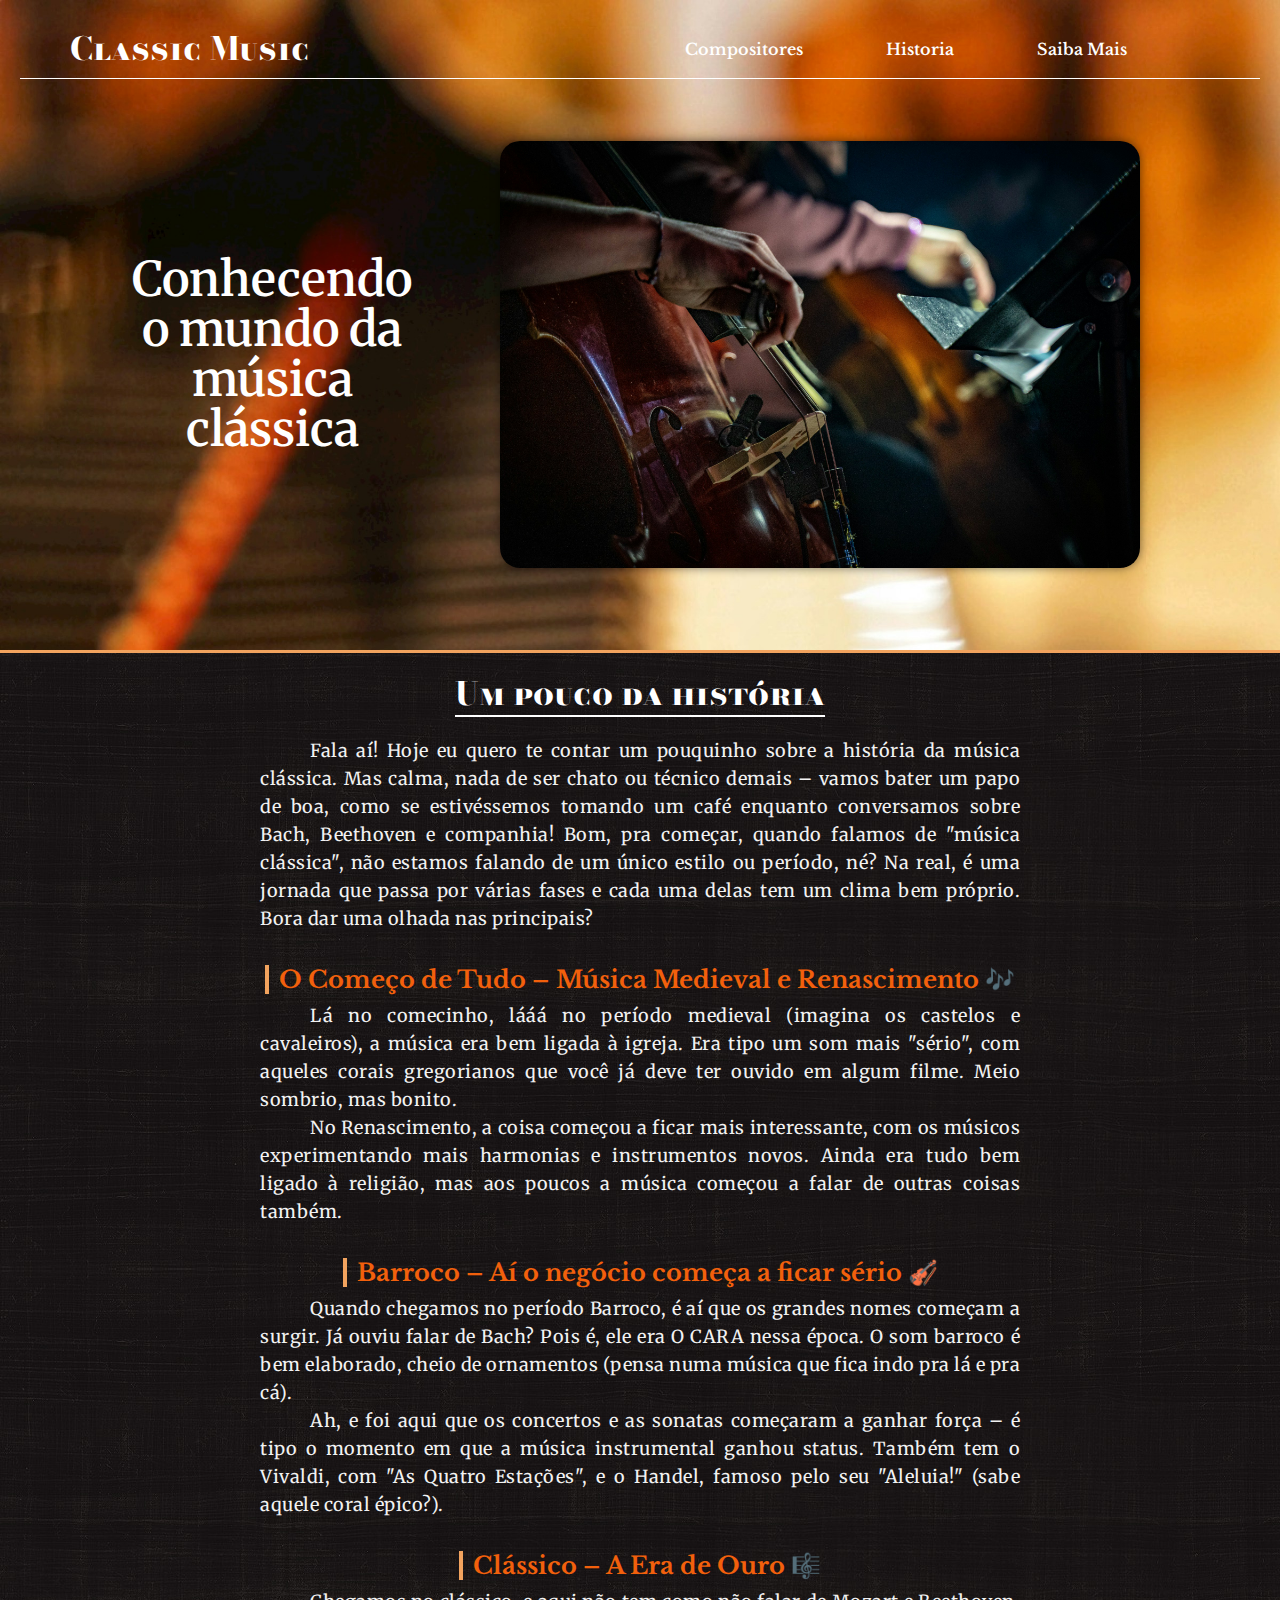
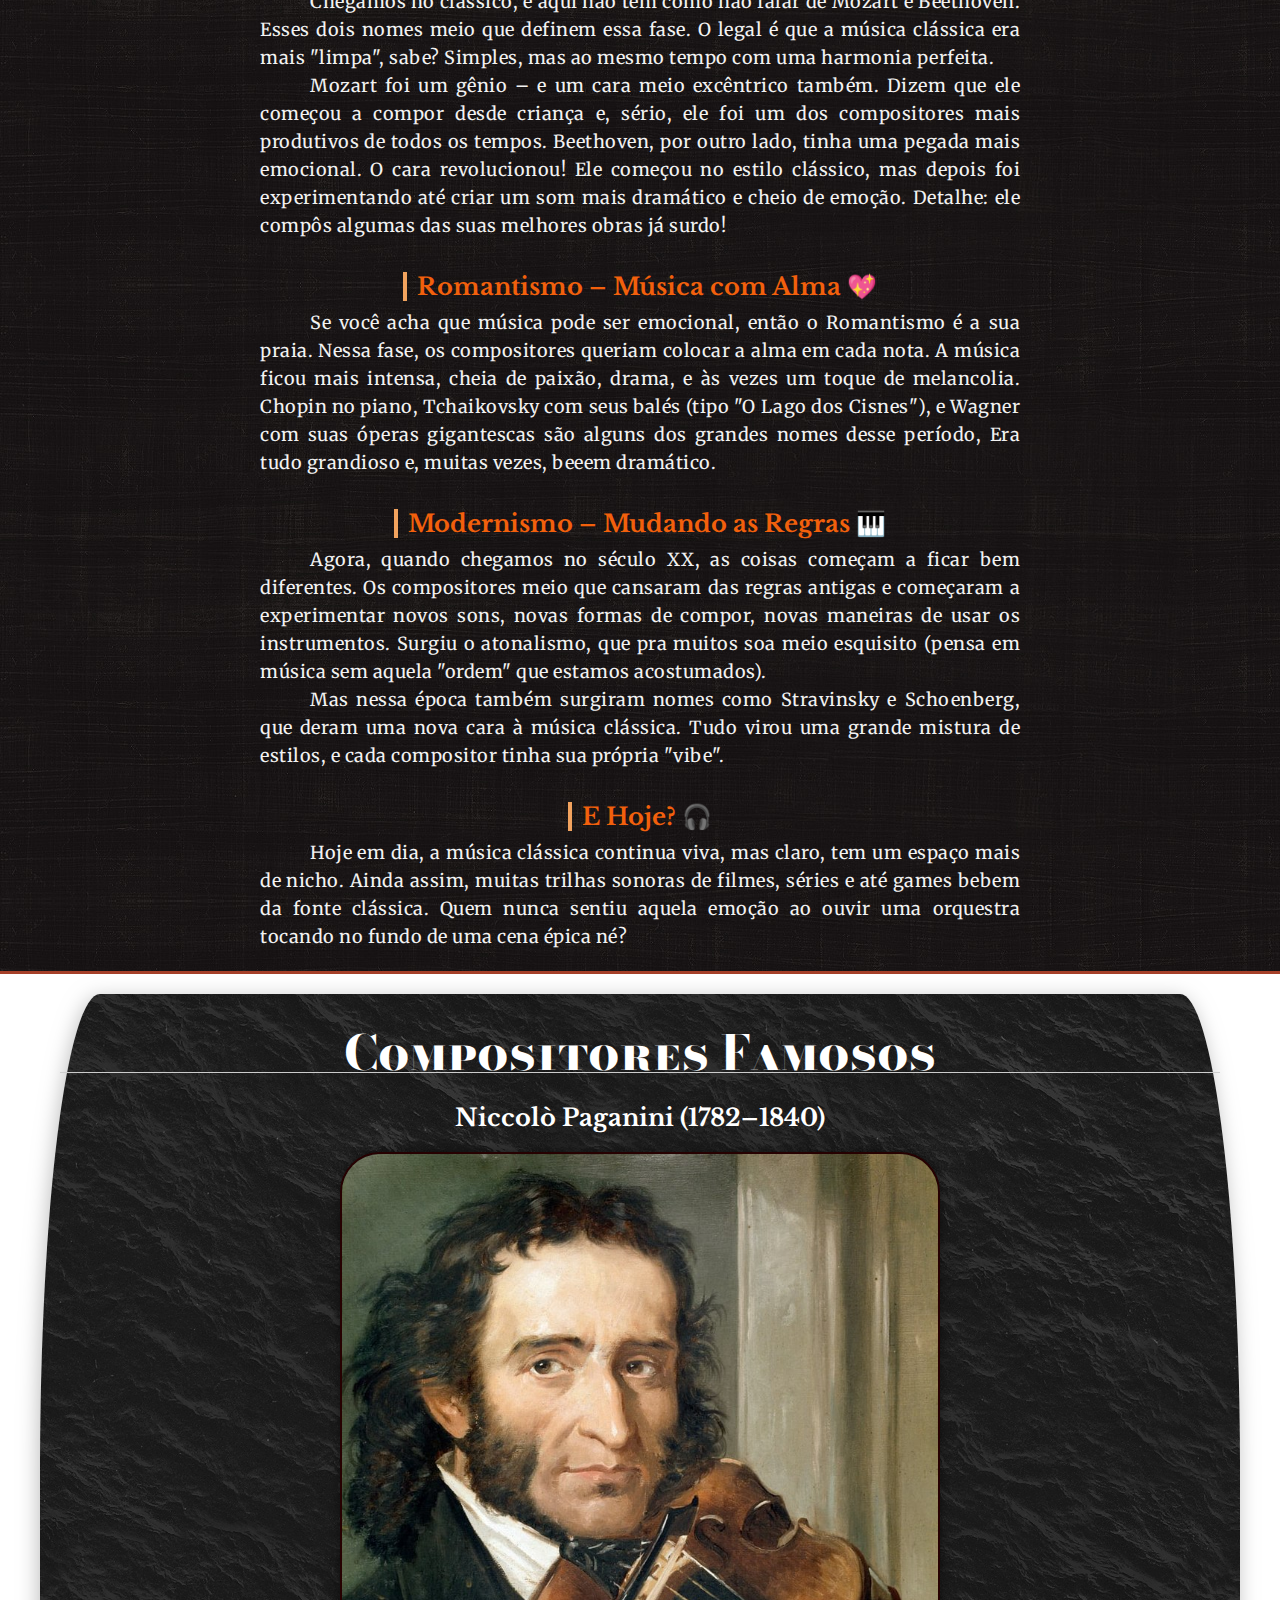
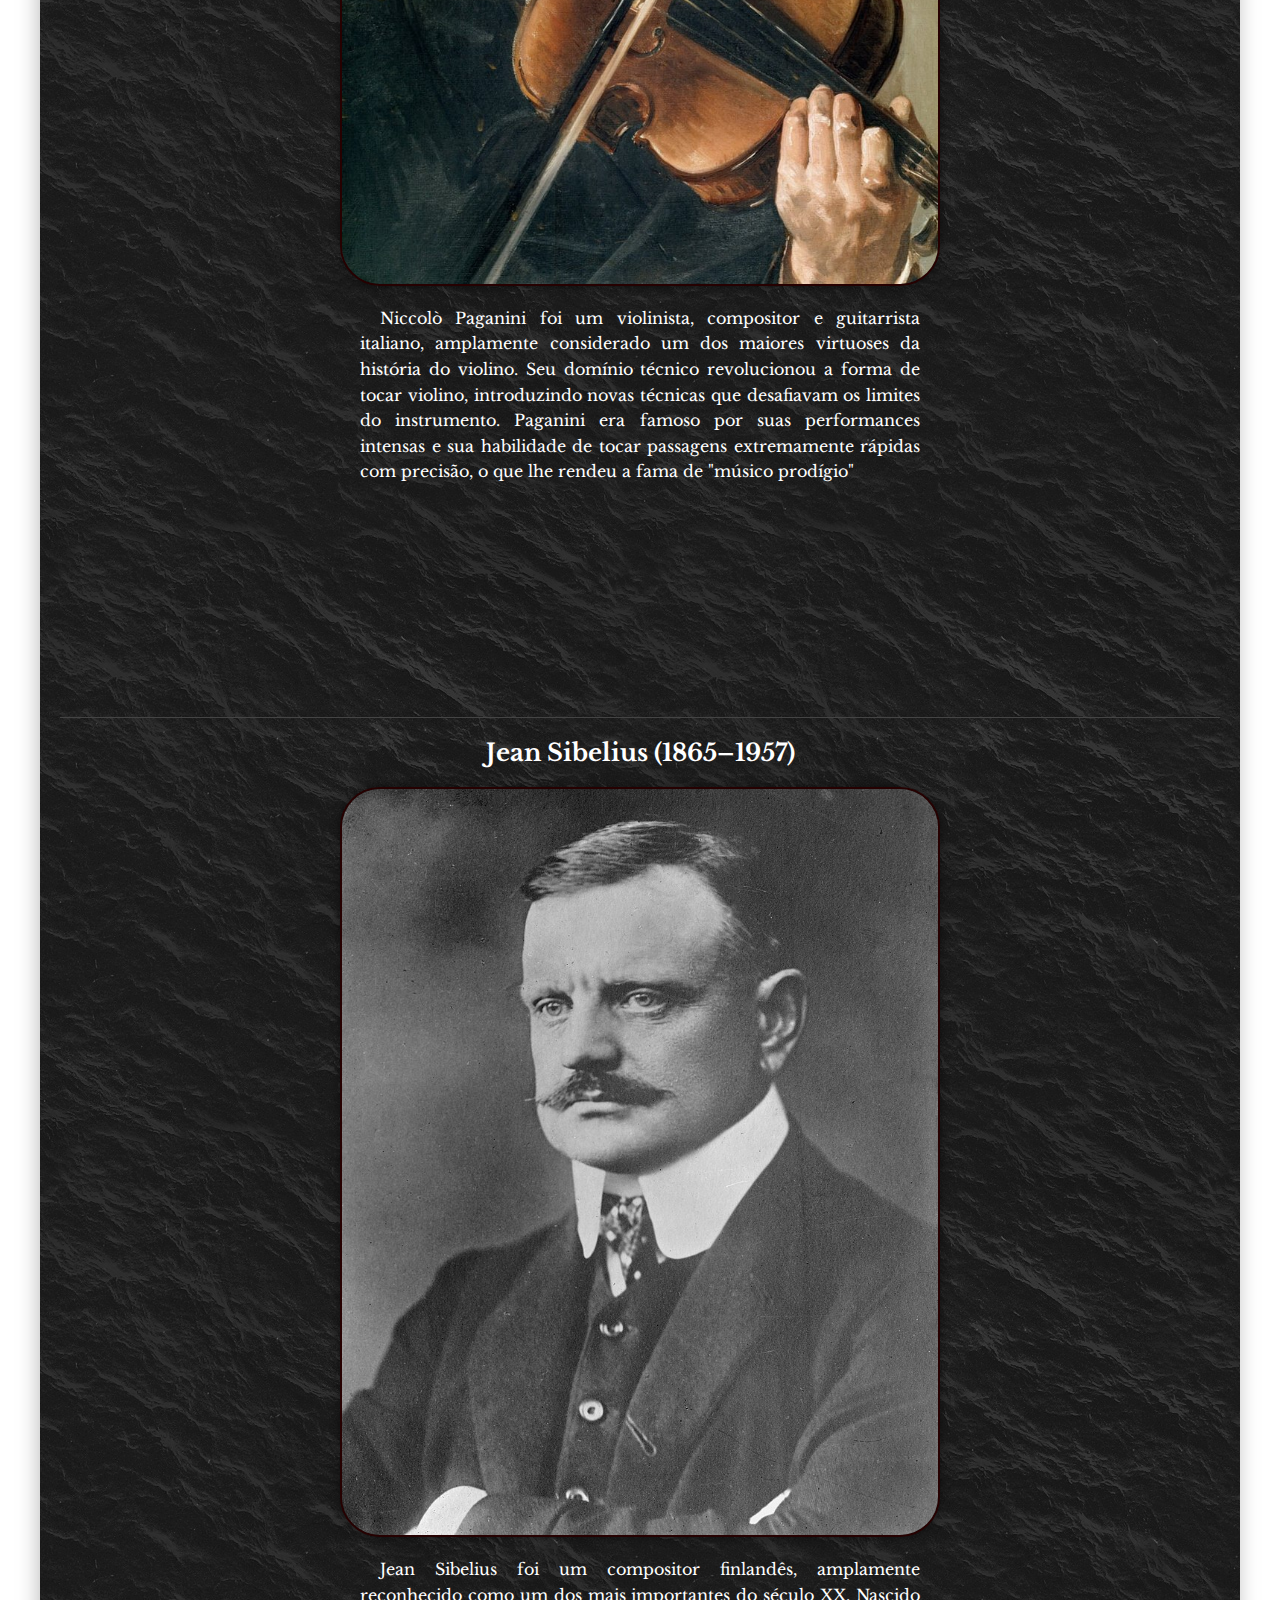
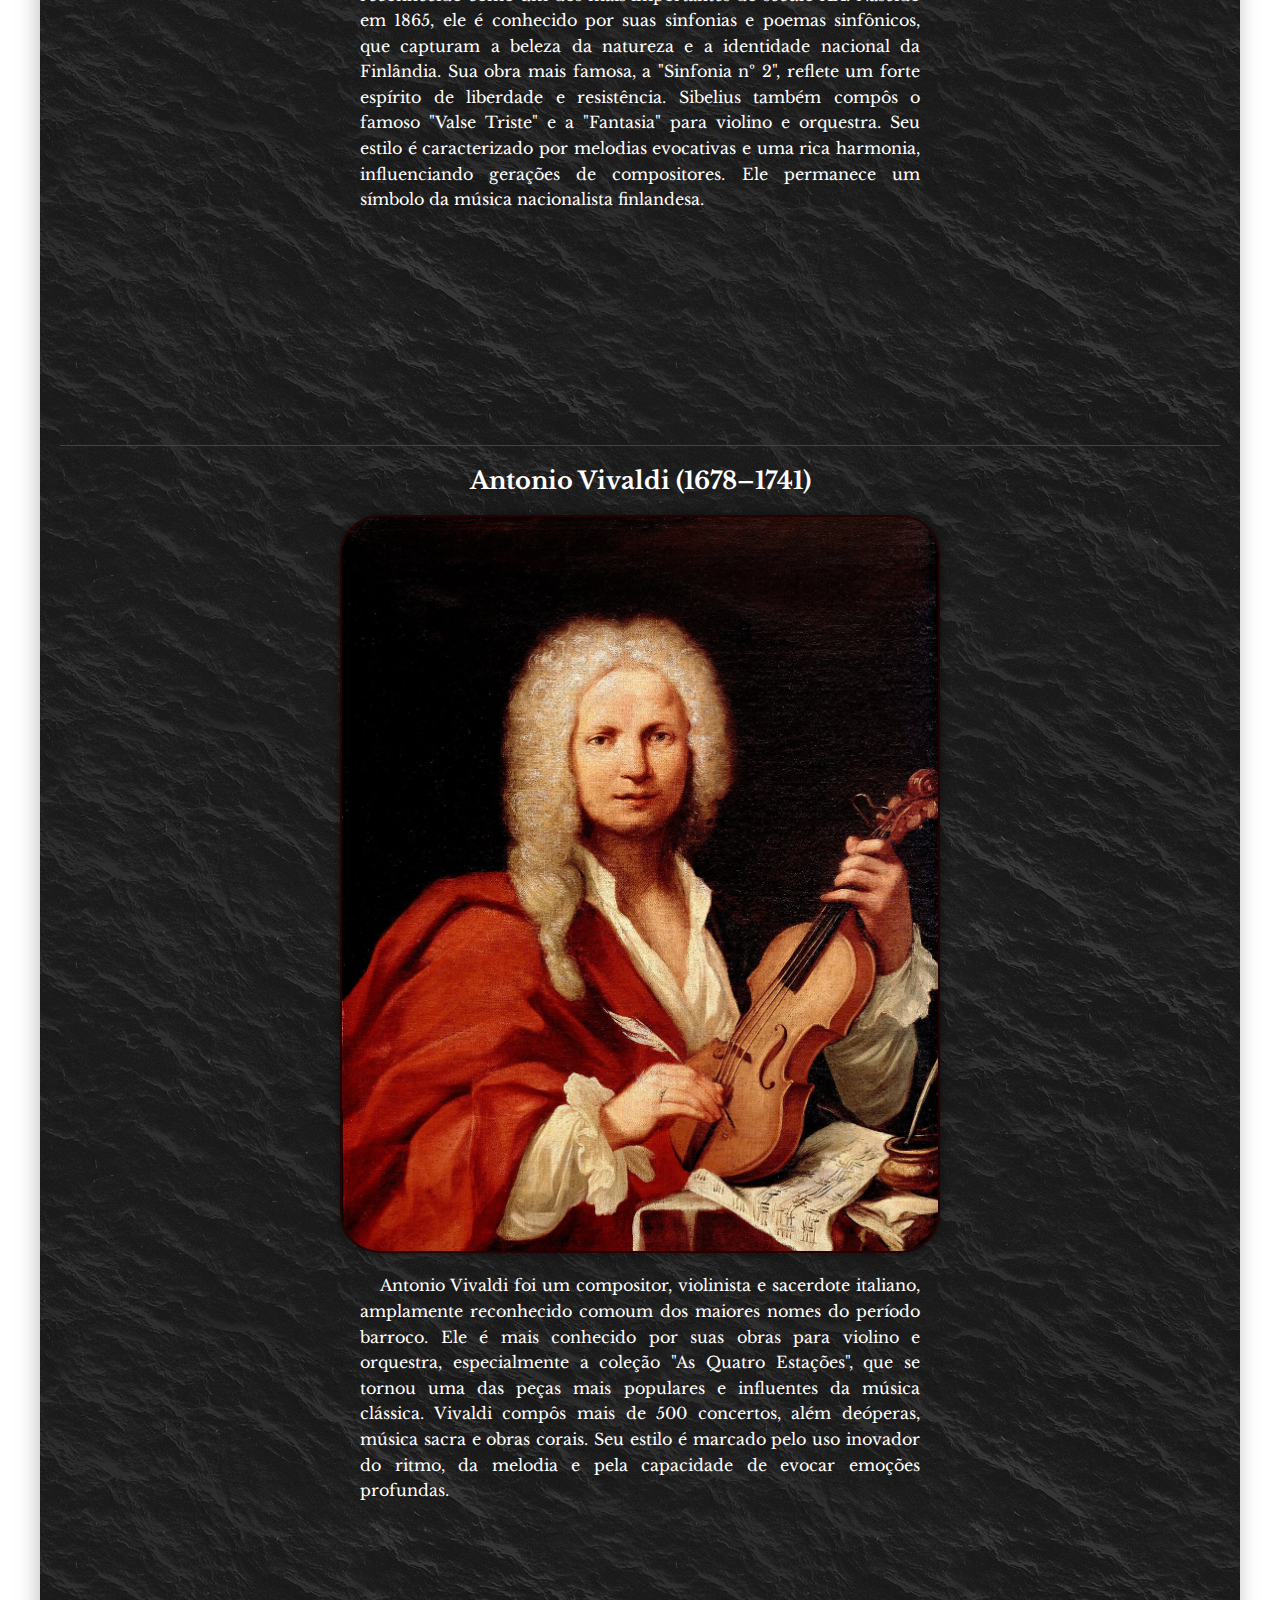
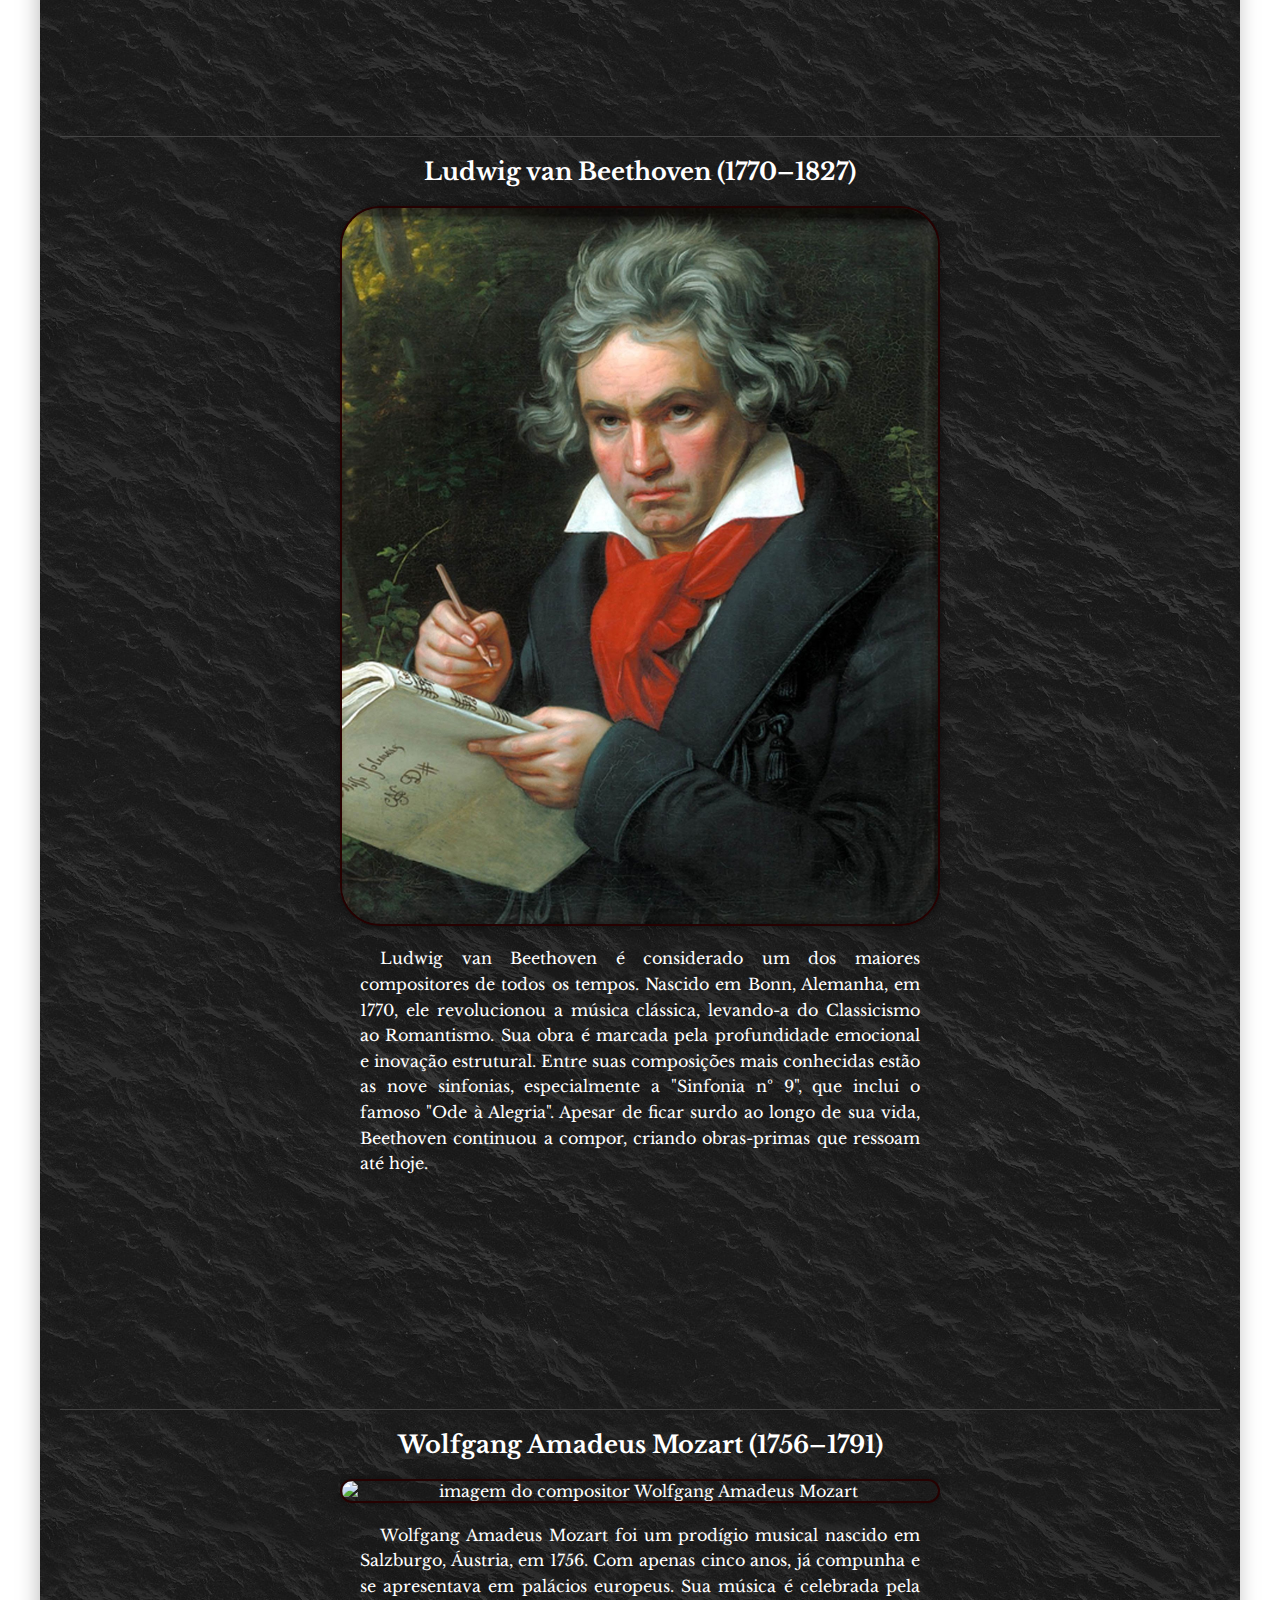
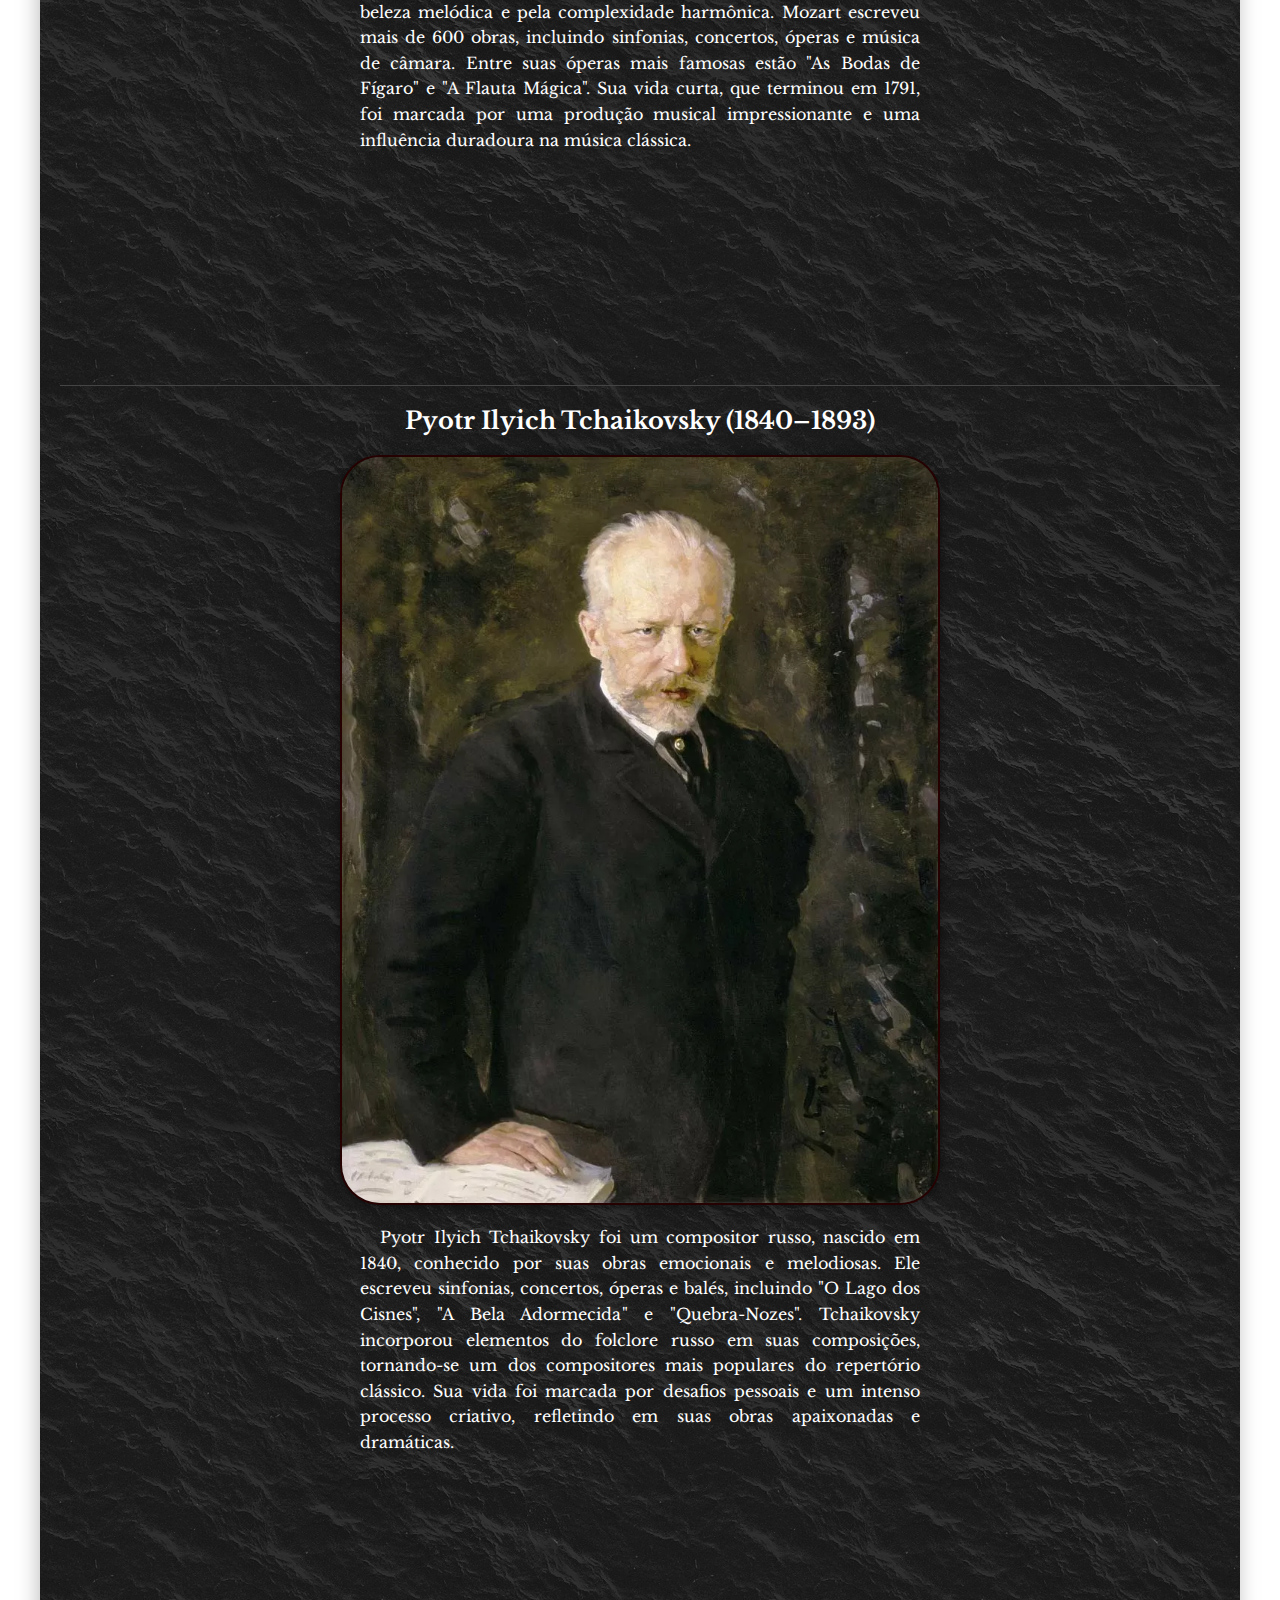
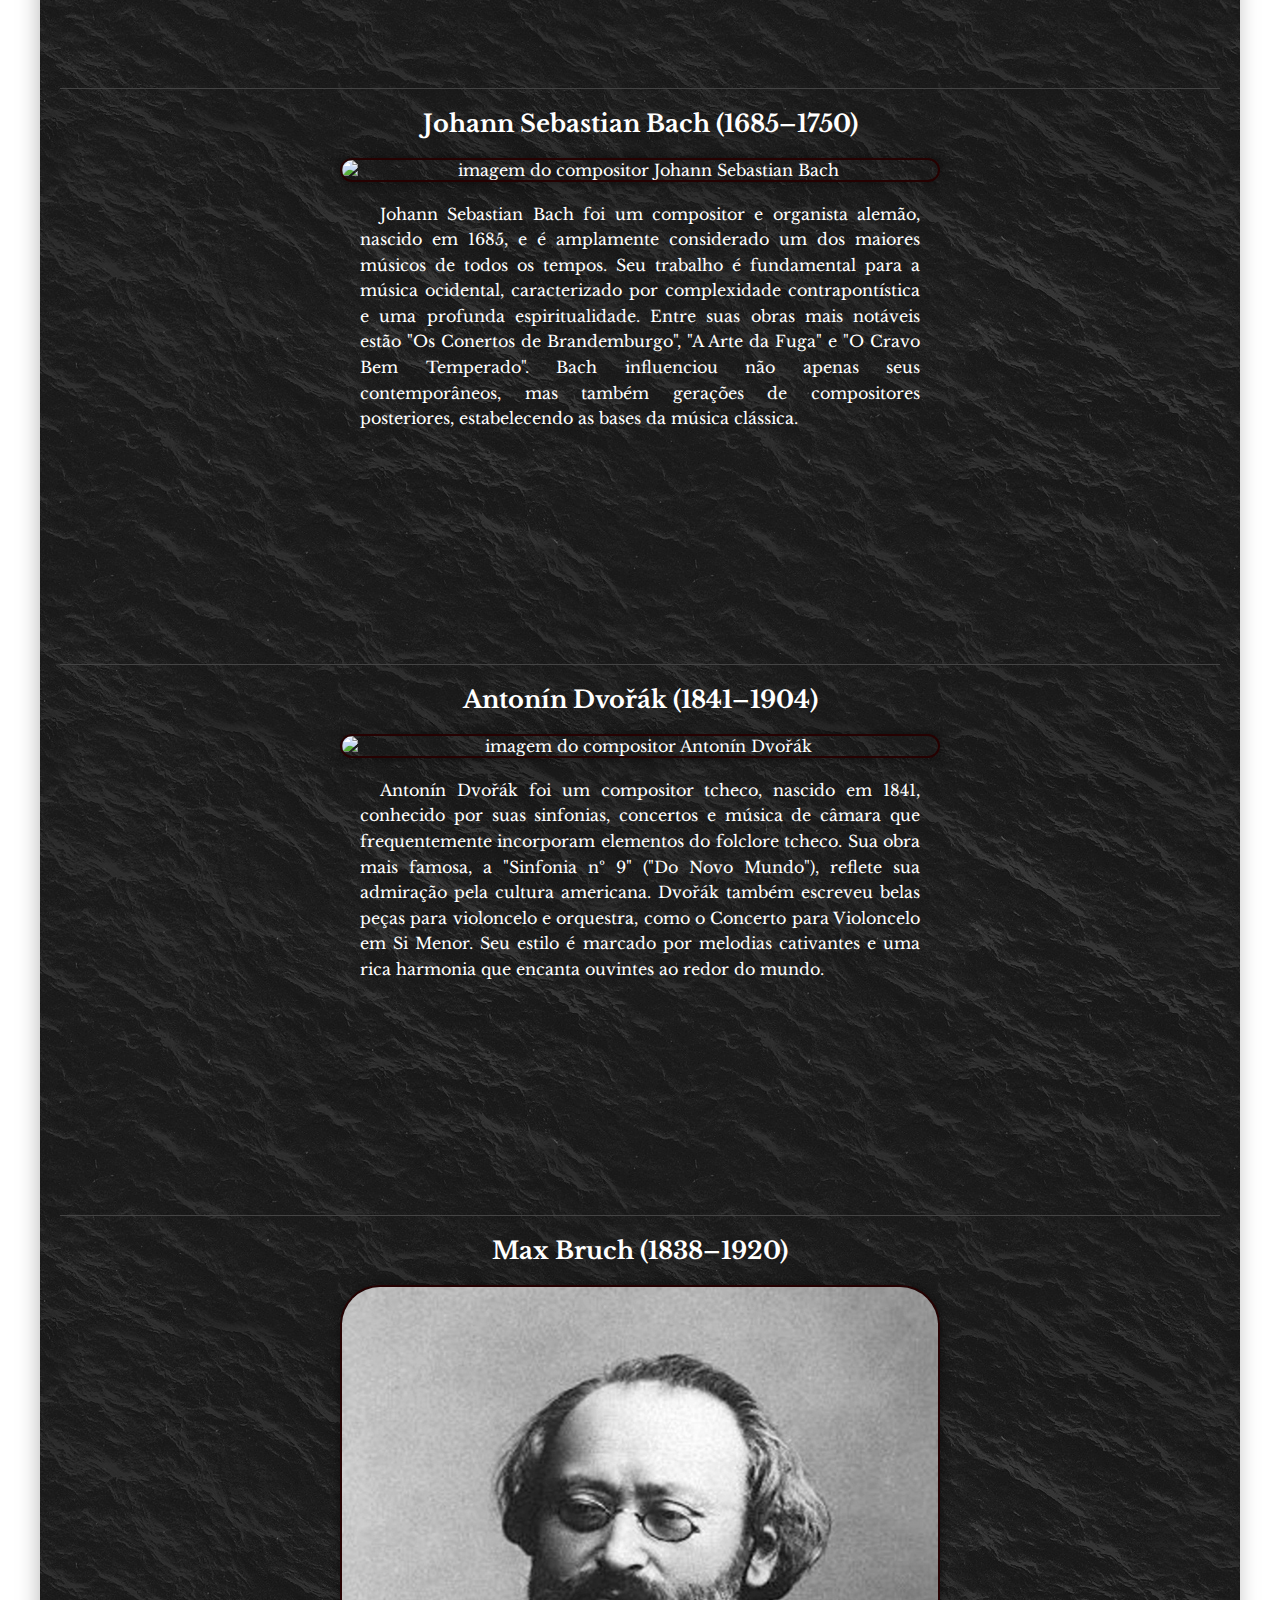
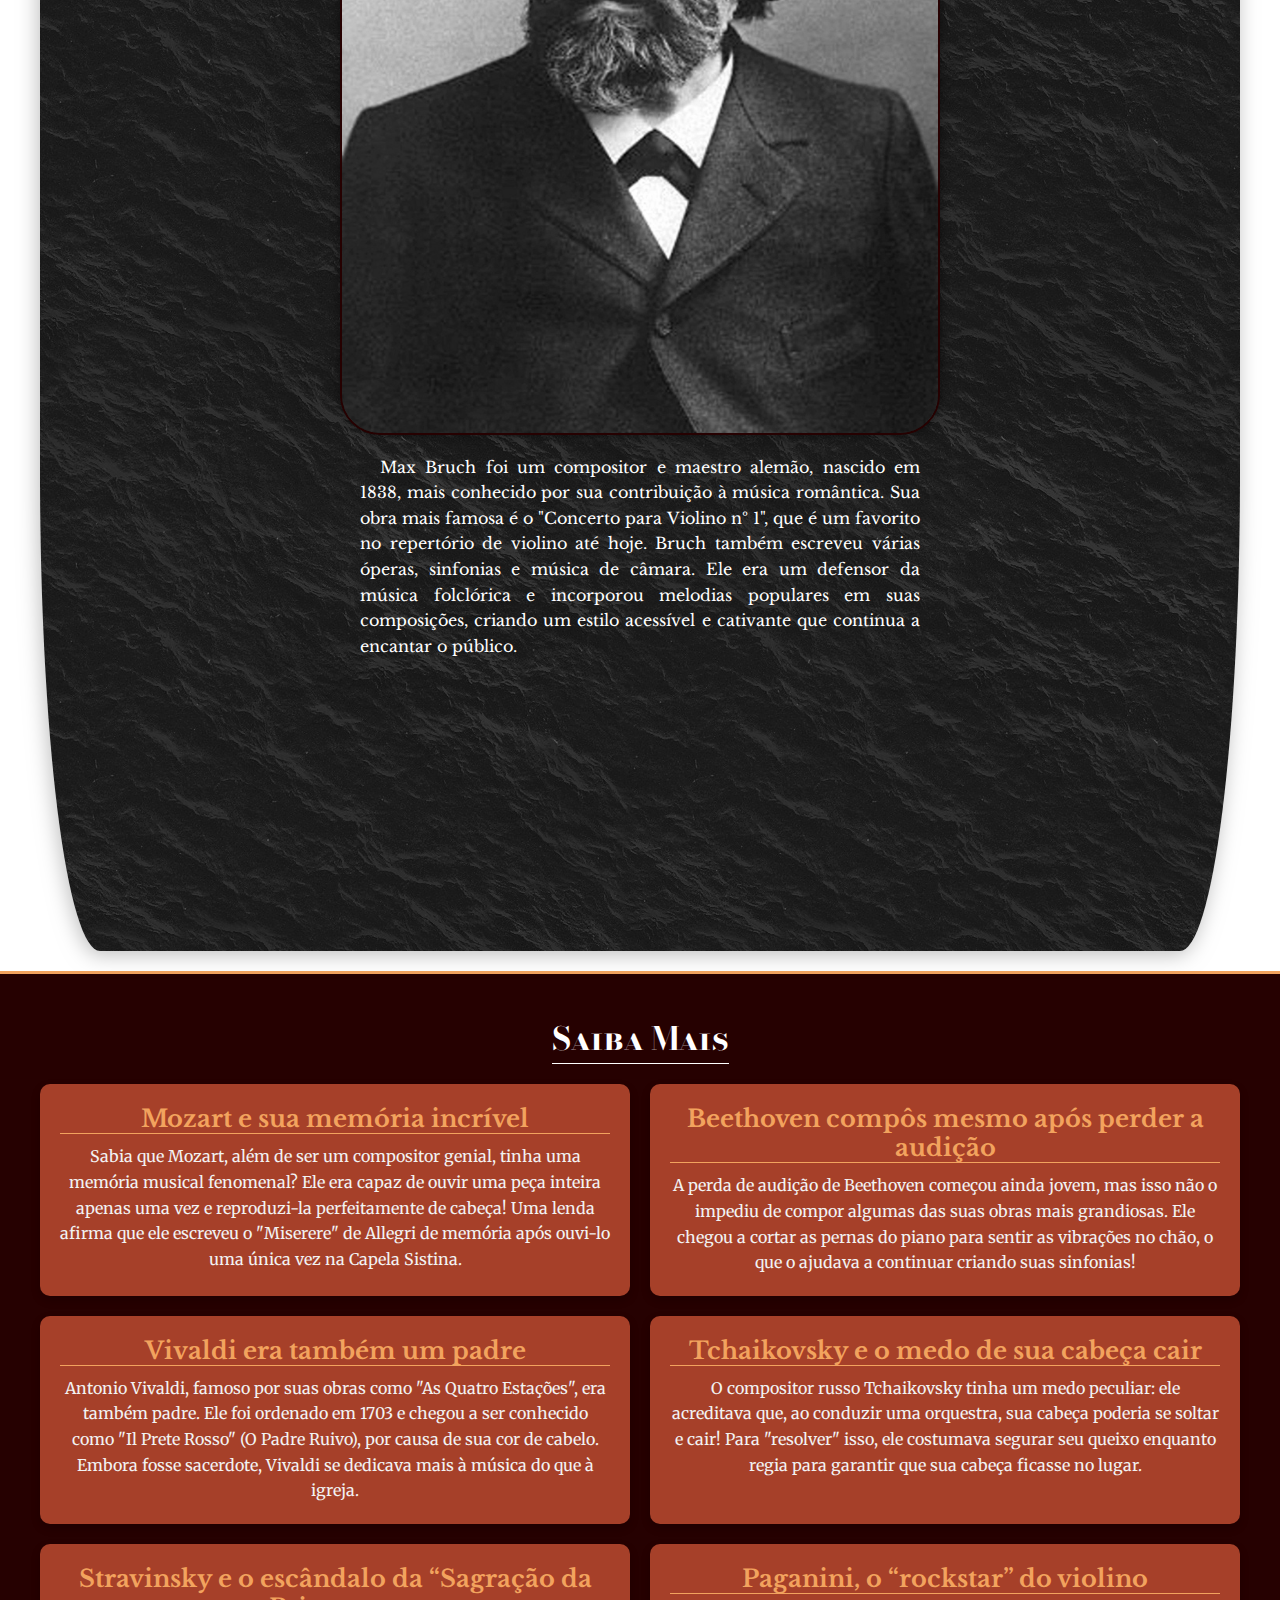
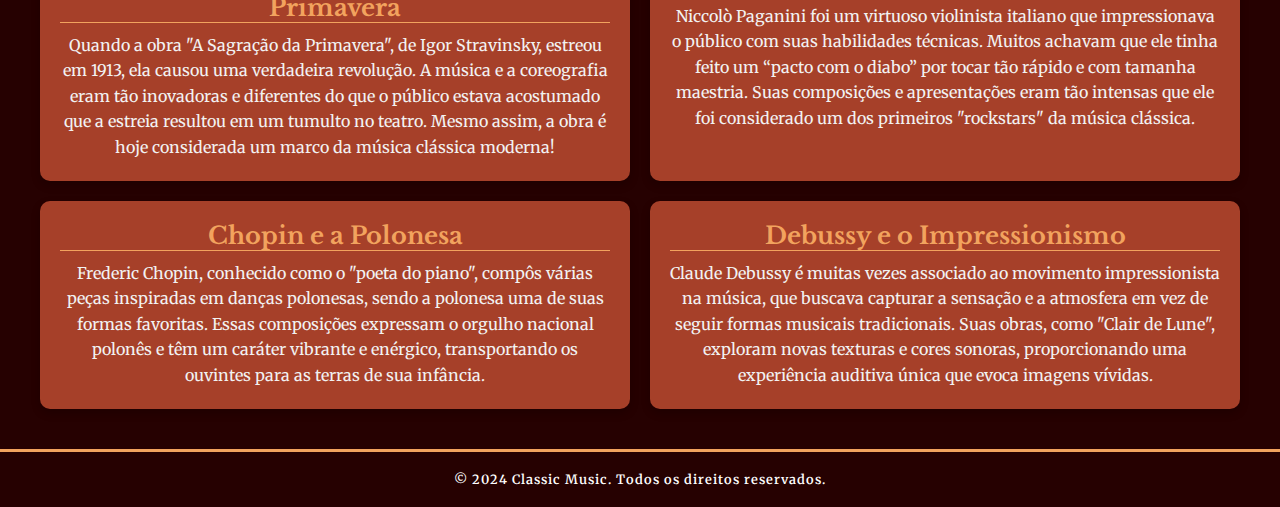
==== commit d88221f4: "att" ====
--- a/index.html
+++ b/index.html
@@ -133,7 +133,7 @@
                     um espaço mais de nicho. Ainda assim, muitas trilhas sonoras
                     de filmes, séries e até games bebem da fonte clássica. Quem
                     nunca sentiu aquela emoção ao ouvir uma orquestra tocando no
-                    fundo de uma cena épica, né?
+                    fundo de uma cena épica né?
                 </p>
             </div>
 
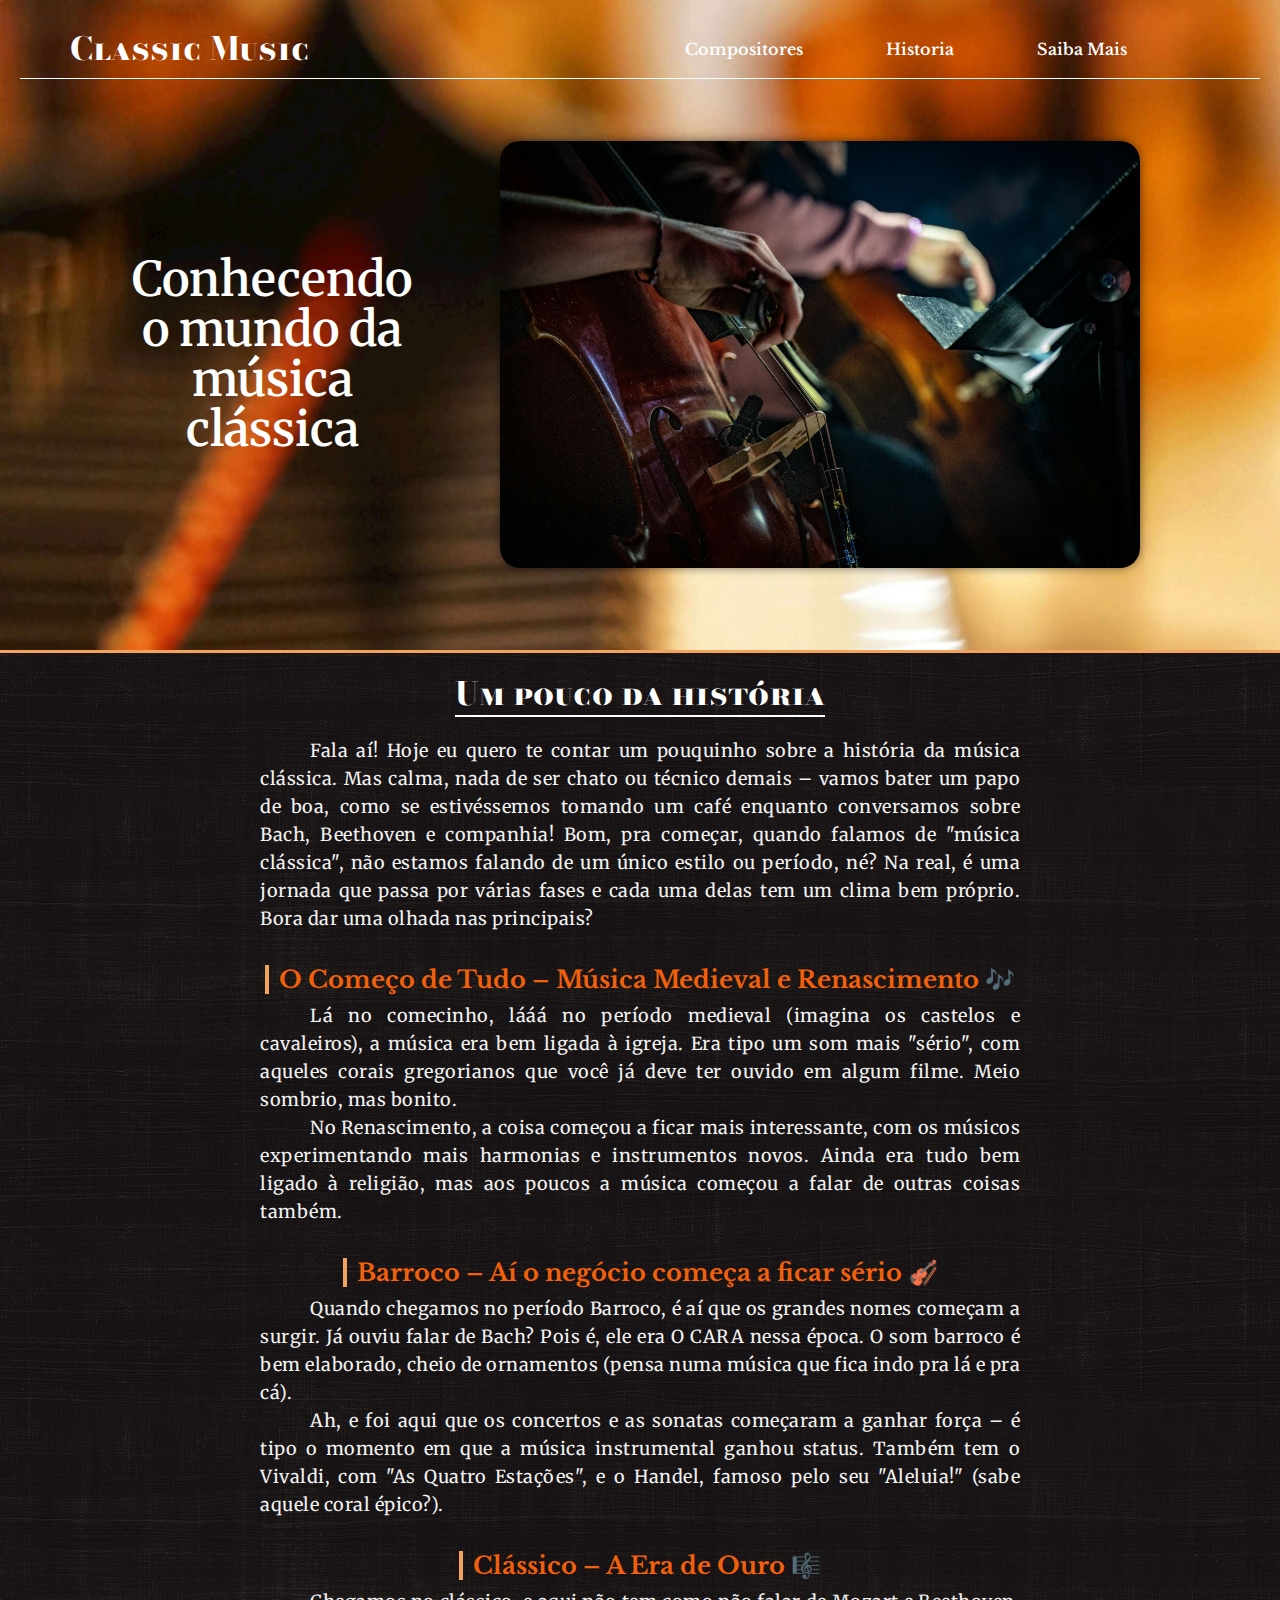
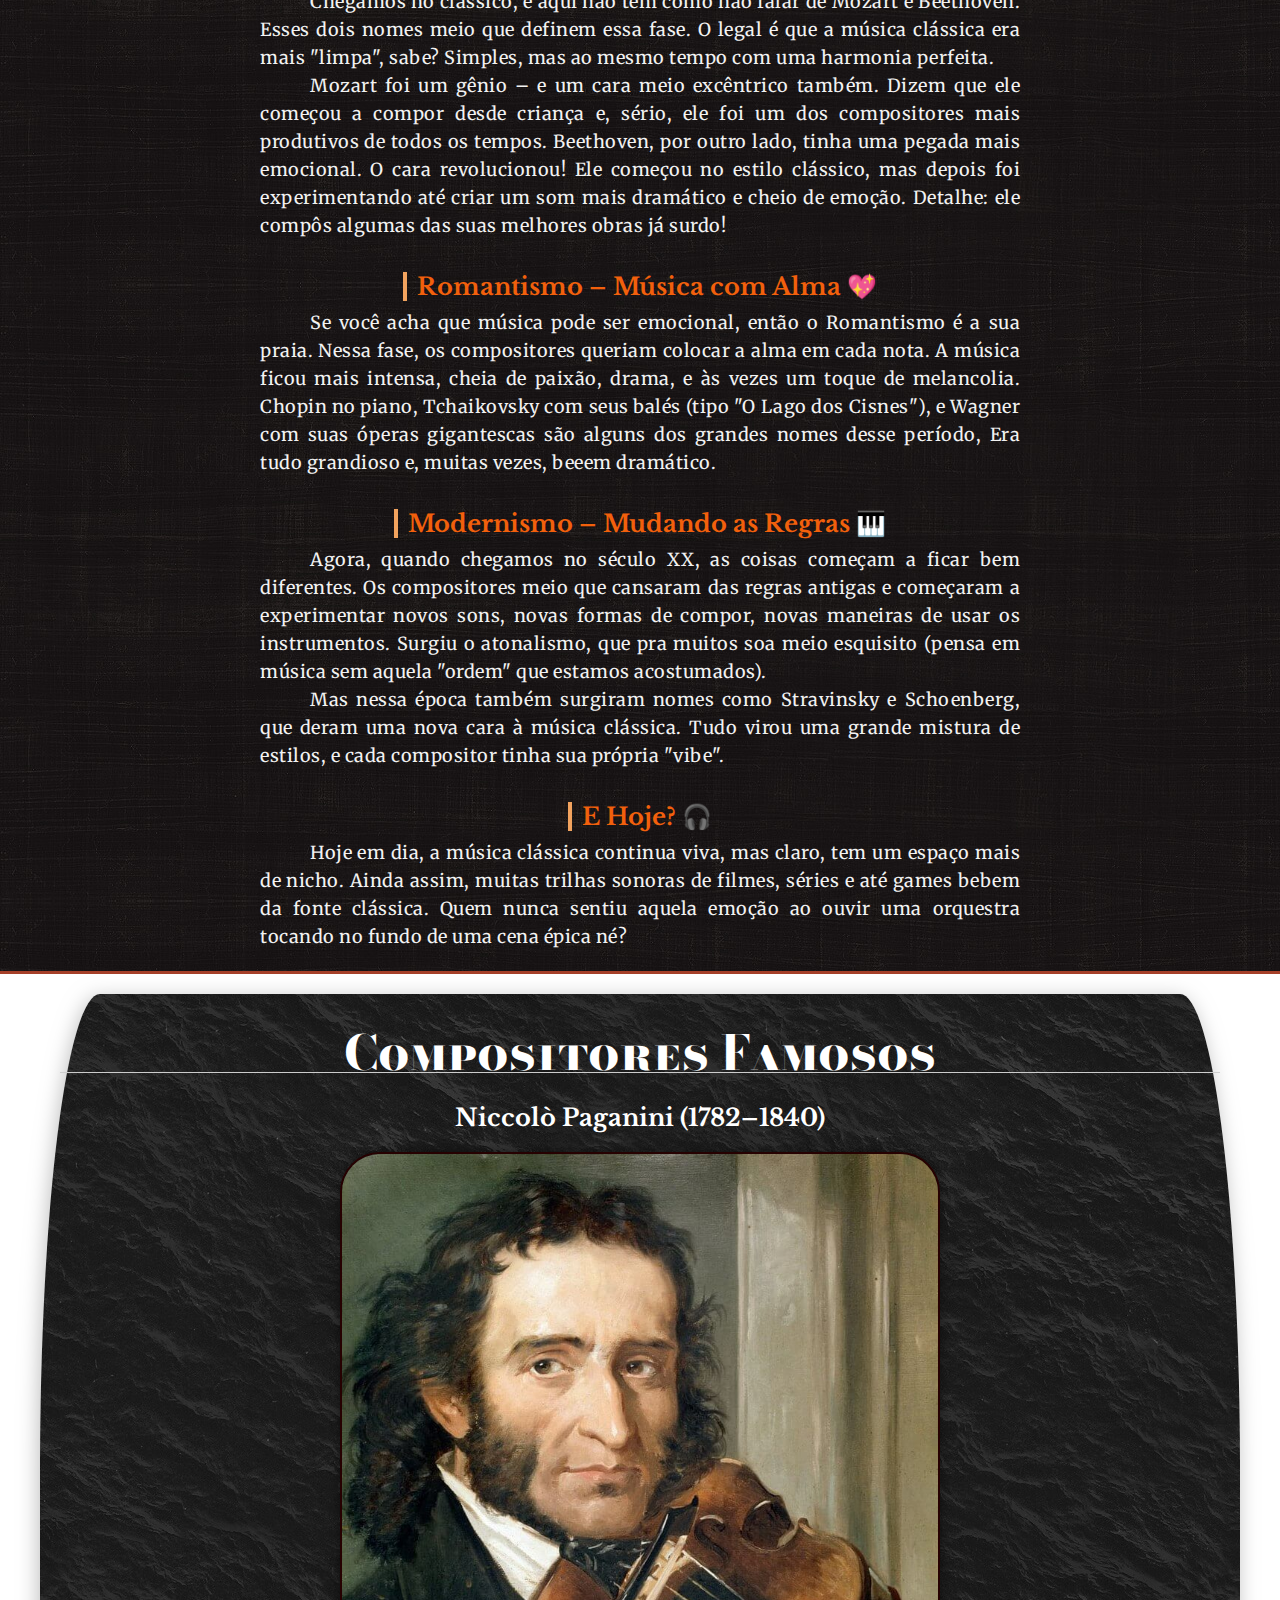
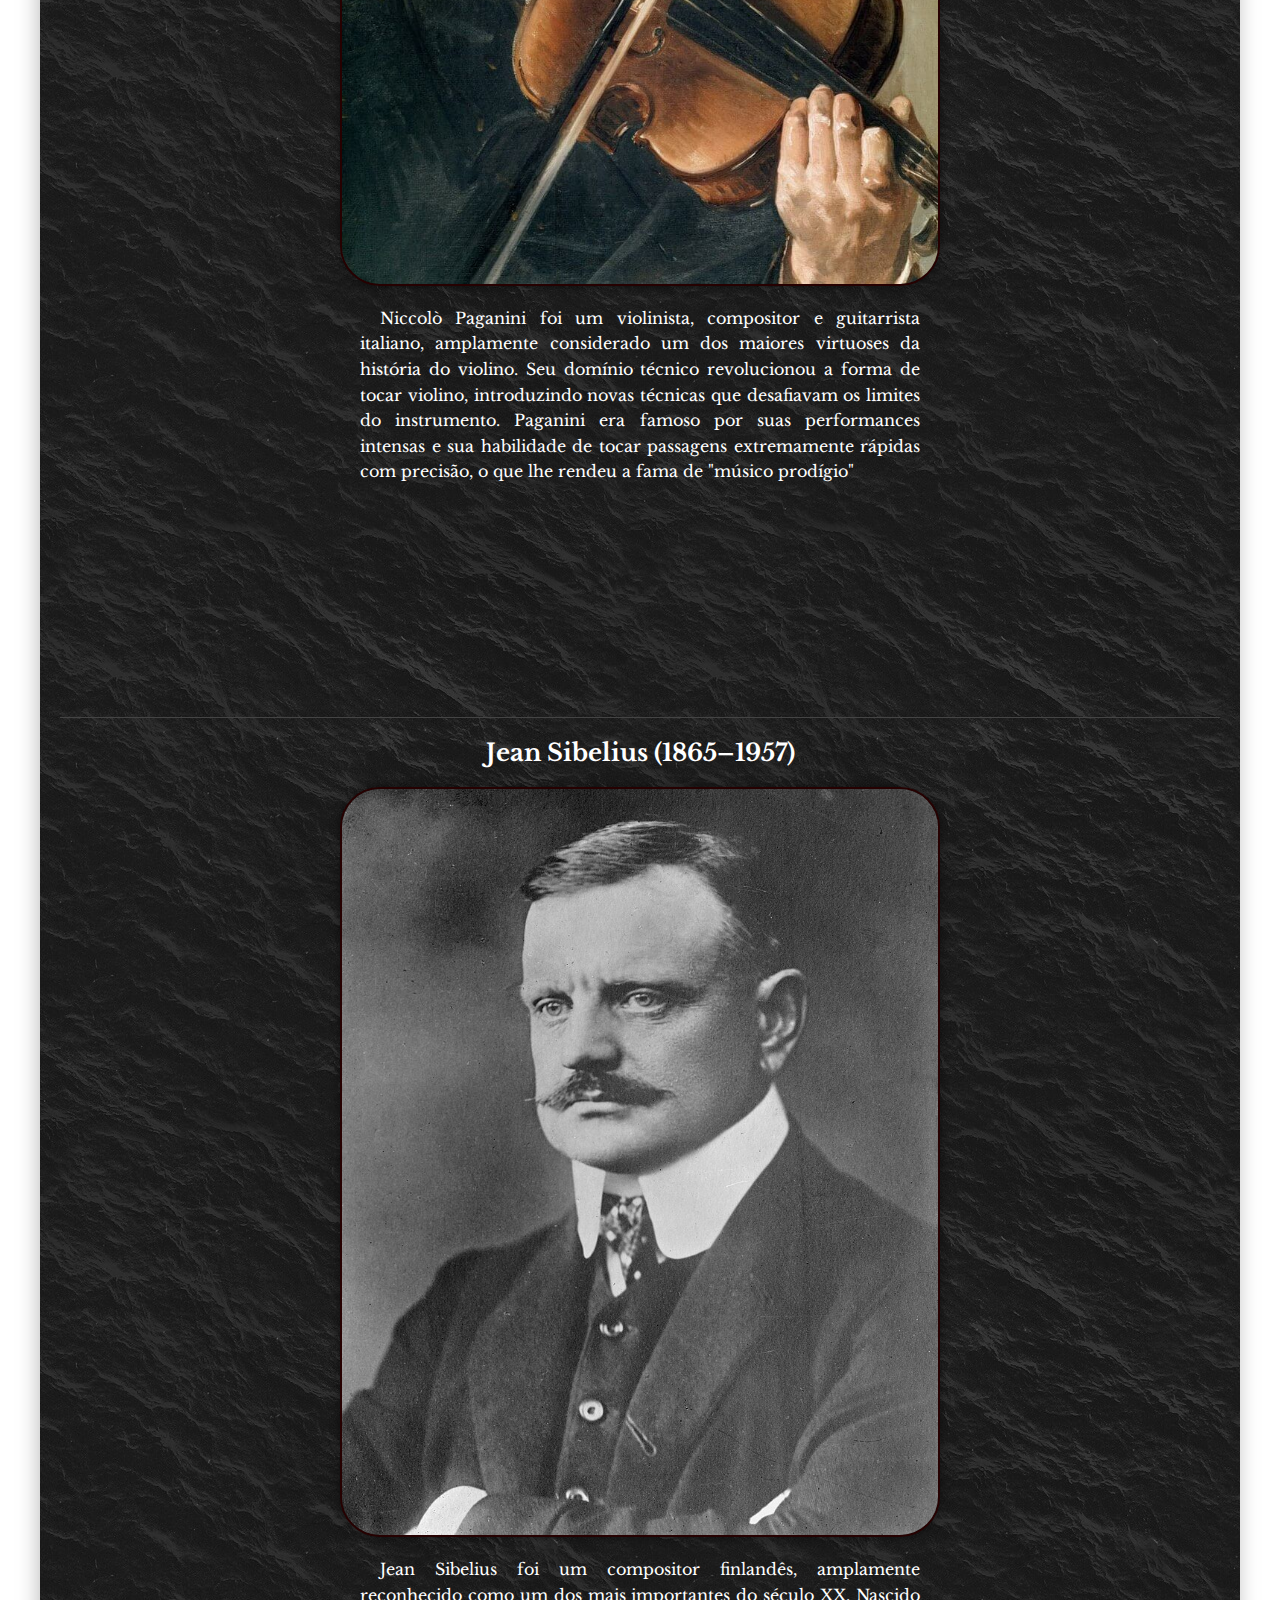
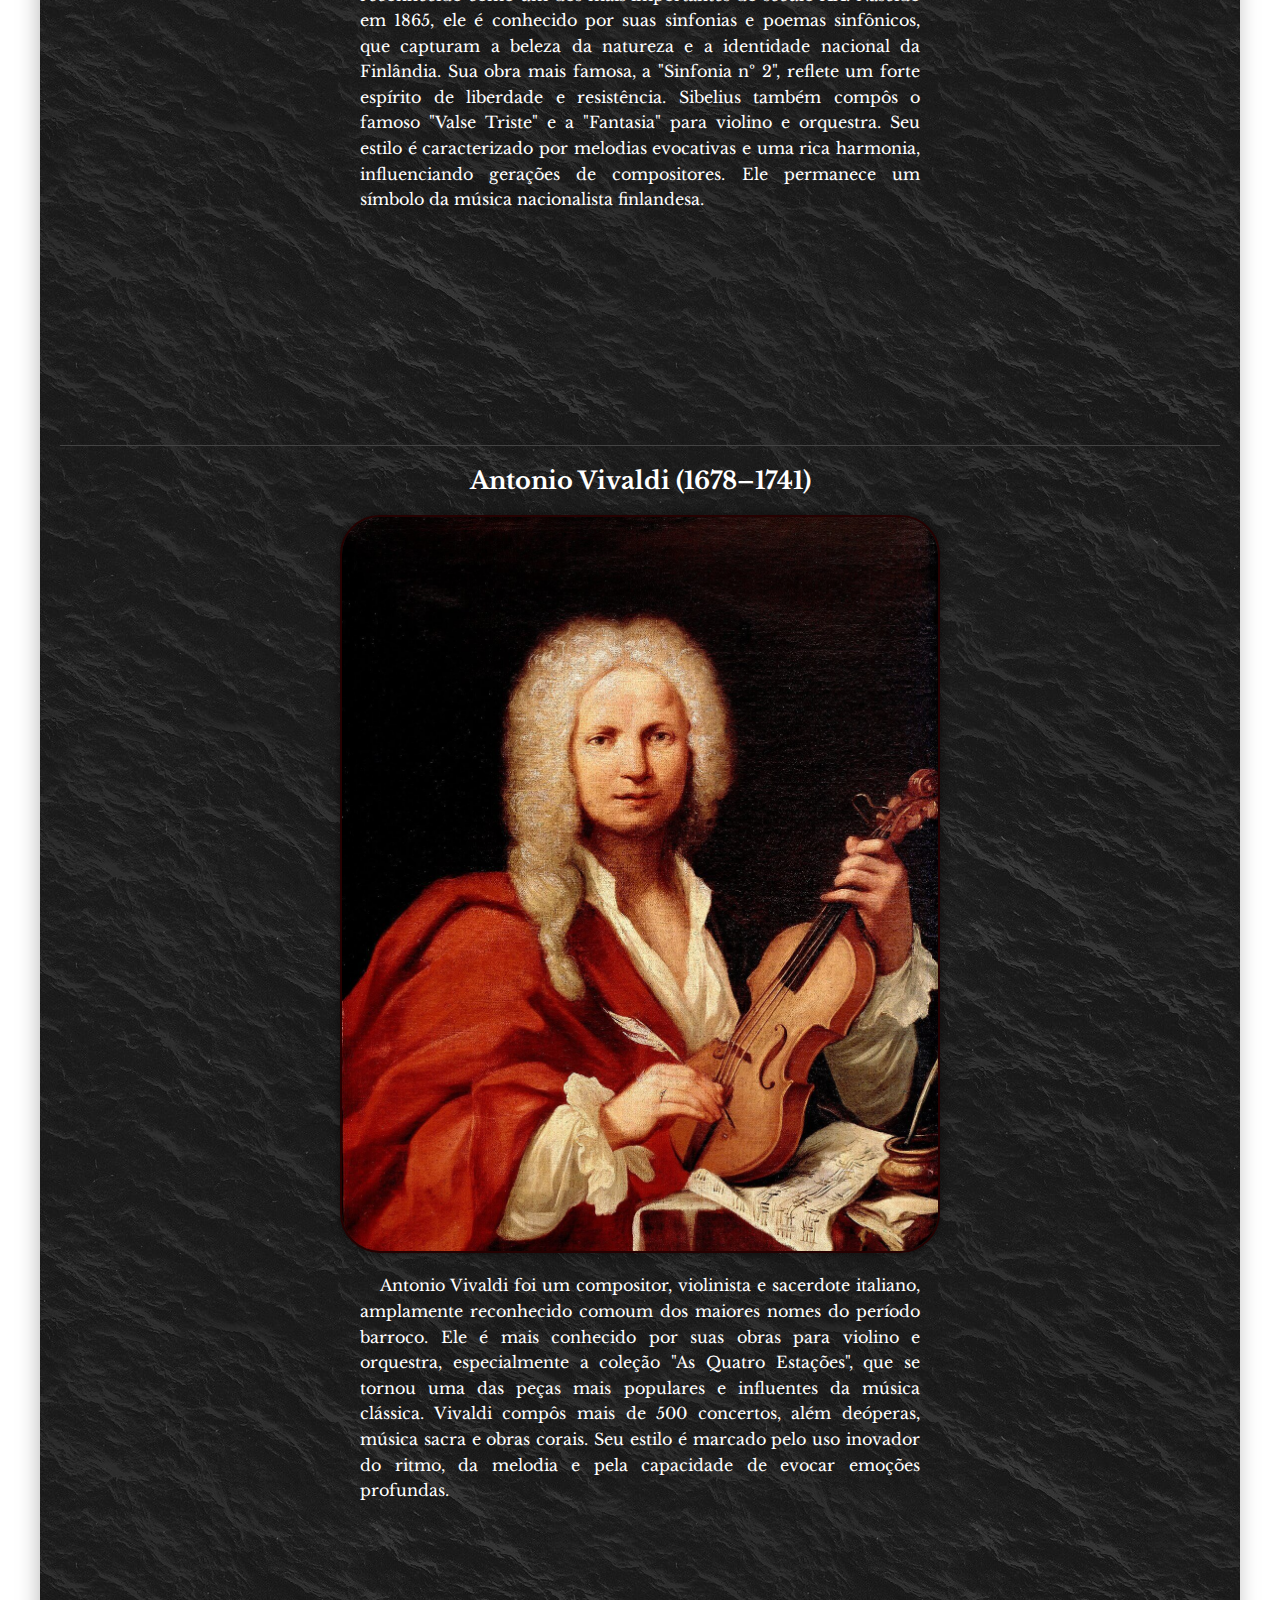
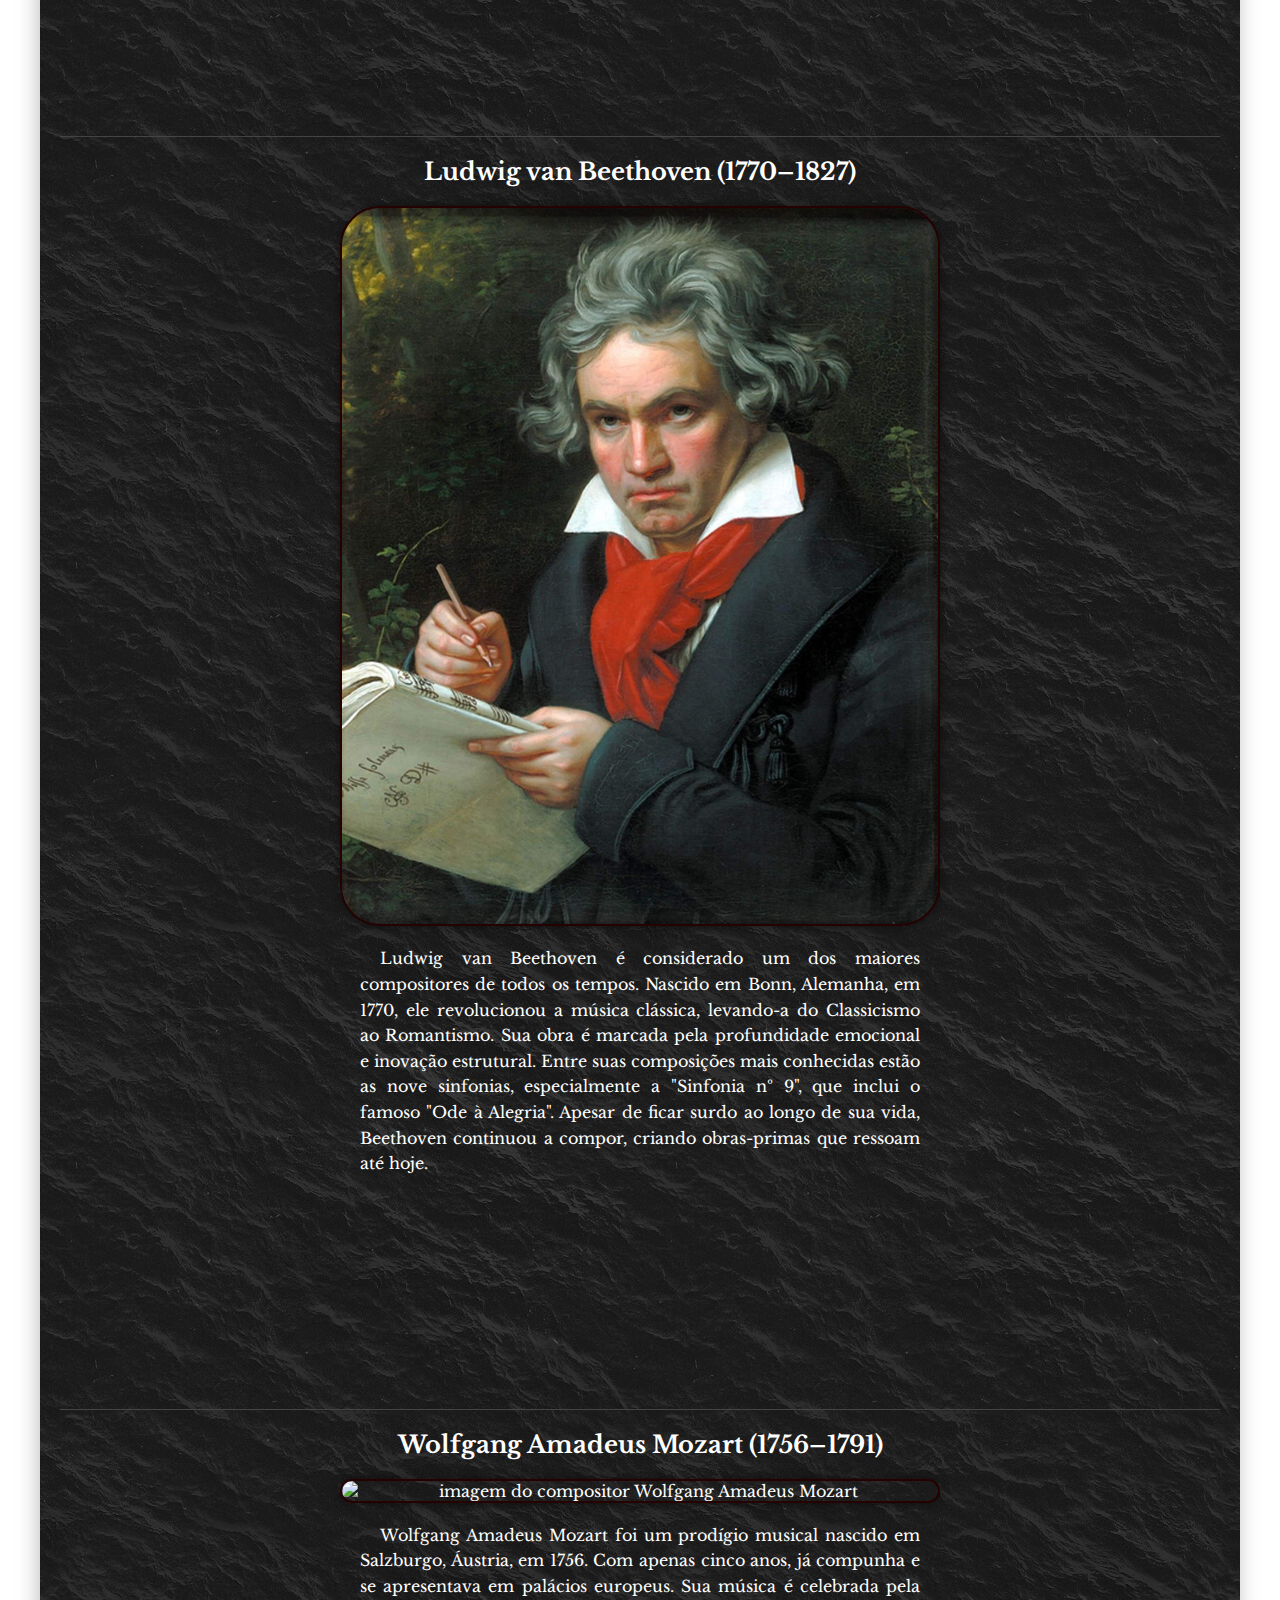
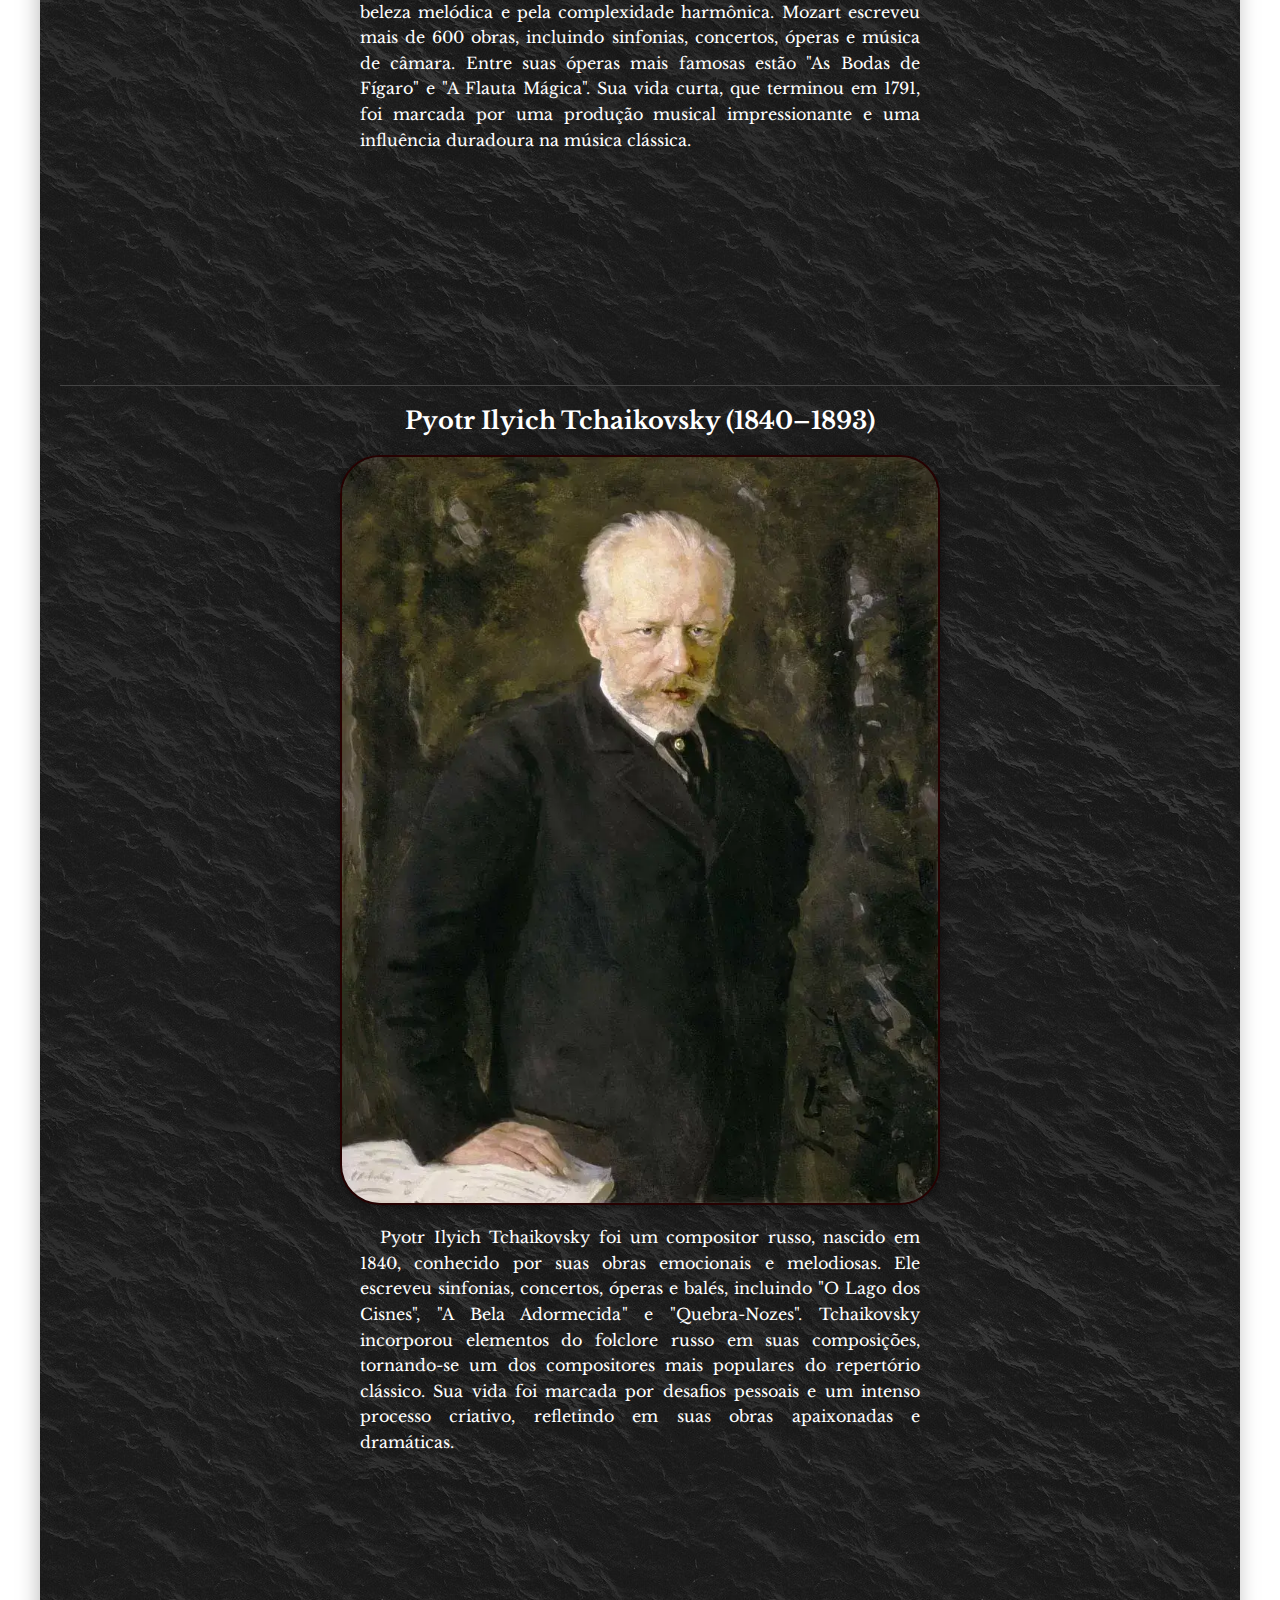
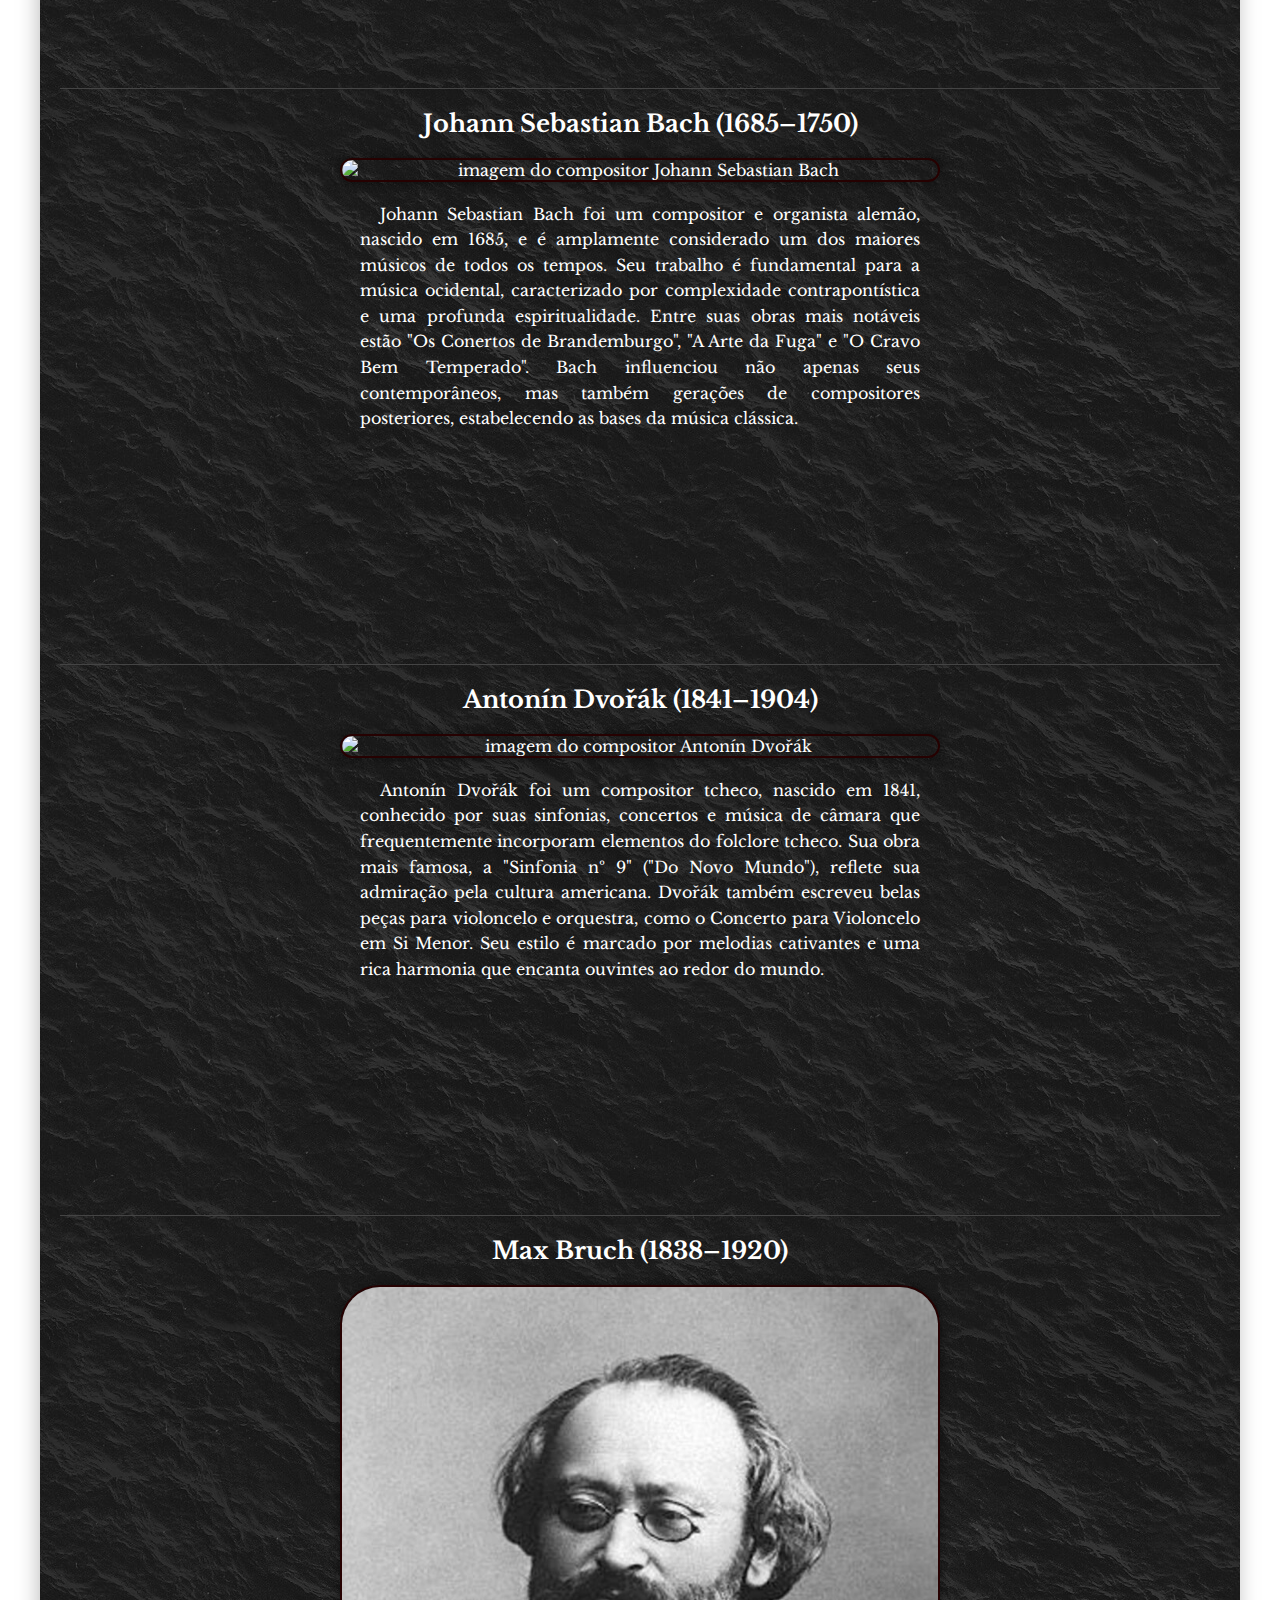
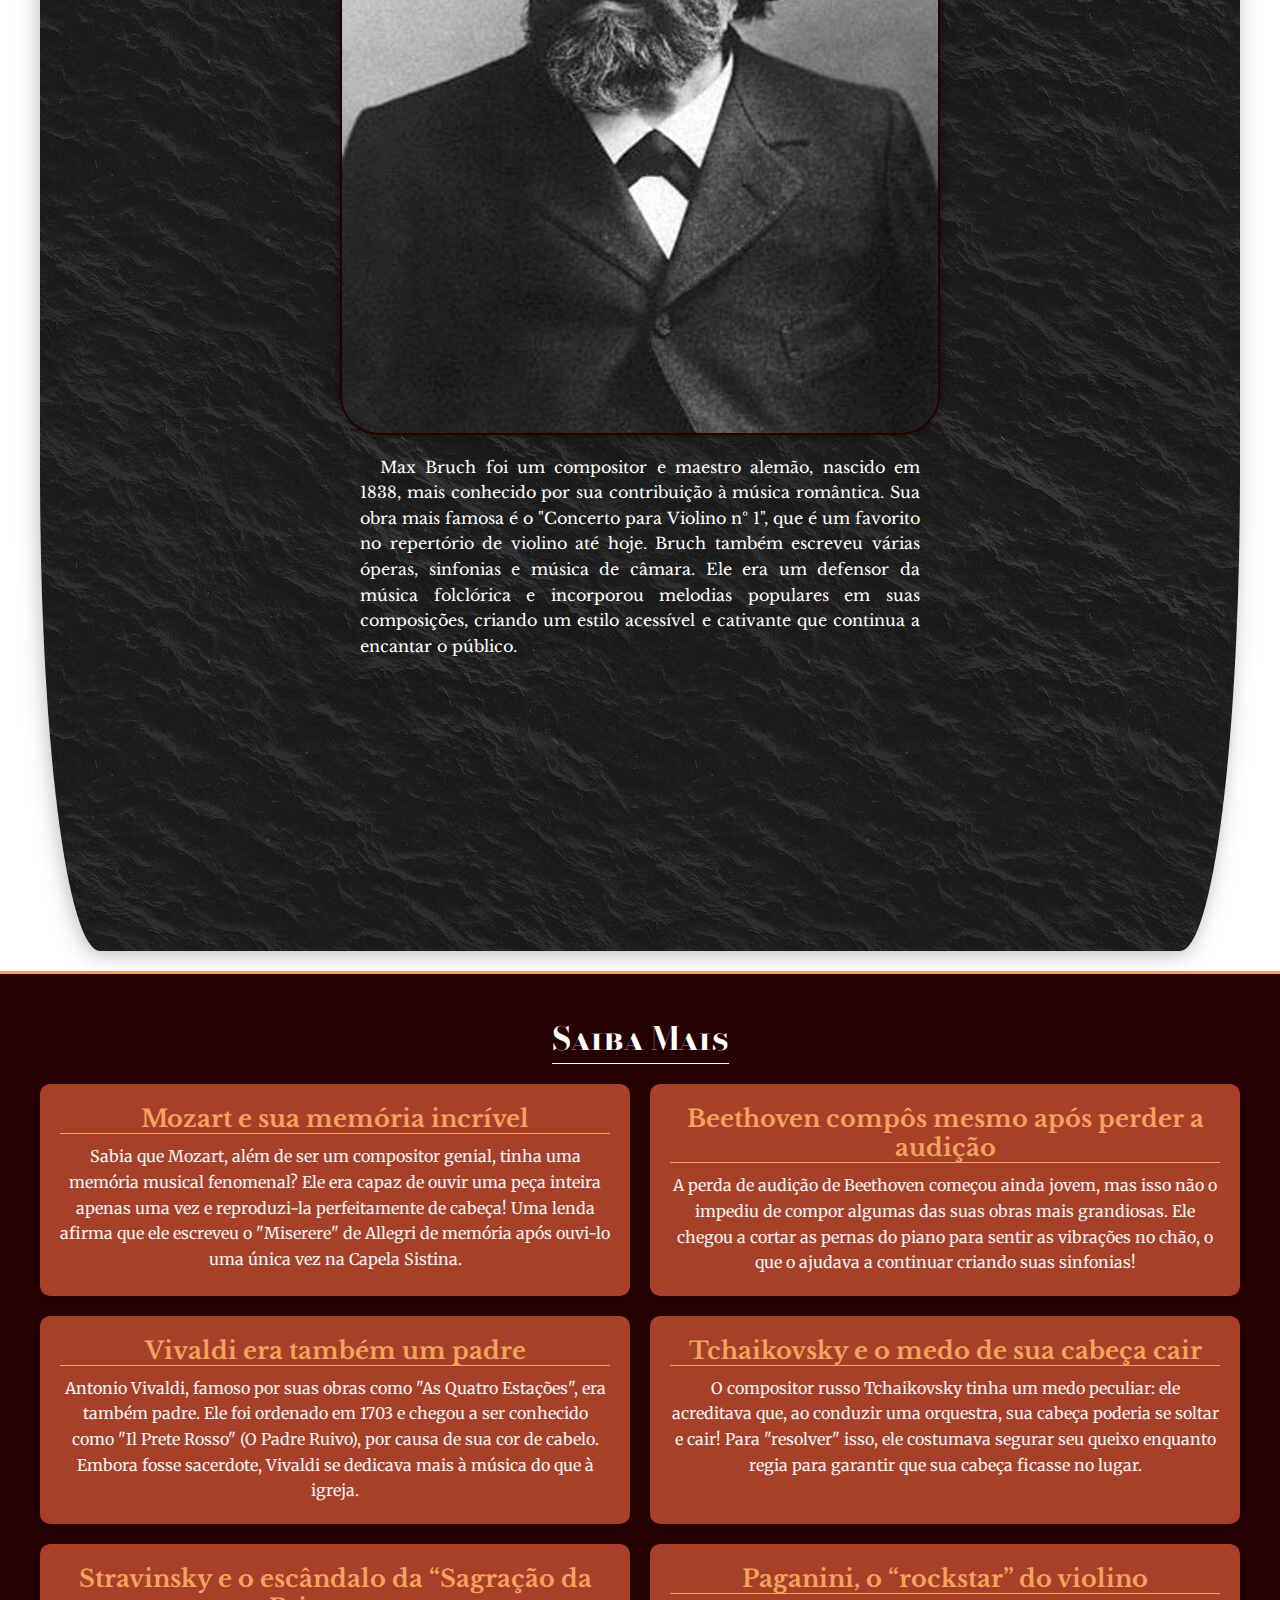
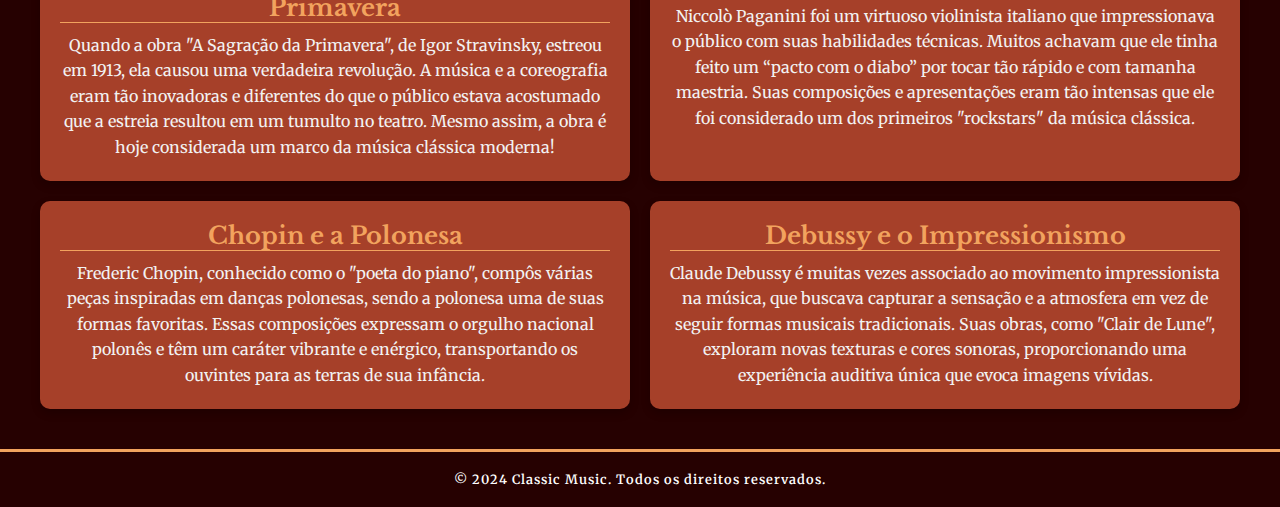
==== commit dfd2105b: "Att" ====
--- a/index.html
+++ b/index.html
@@ -4,8 +4,8 @@
         <meta charset="UTF-8" />
         <meta name="viewport" content="width=device-width, initial-scale=1.0" />
         <title>Classic Music</title>
-        <link rel="stylesheet" href="./assets/styles/style.css" />
-        <link rel="stylesheet" href="./assets/styles/responsive.css" />
+        <link rel="stylesheet" href="assets/styles/style.css" />
+        <link rel="stylesheet" href="assets/styles/responsive.css" />
     </head>
     <body>
         <div class="header-container">
@@ -26,7 +26,7 @@
                     </div>
                     <div class="image-container">
                         <img
-                            src="./assets/images/orchestra.jpg"
+                            src="assets/images/orchestra.jpg"
                             alt="imagem orchestra"
                         />
                     </div>
@@ -146,7 +146,7 @@
                                 <h2>Niccolò Paganini (1782–1840)</h2>
                                 <div class="imagem-compositor">
                                     <img
-                                        src="./assets/images/compositors/paganini.jpg"
+                                        src="assets/images/compositors/paganini.jpg"
                                         alt="imagem do compositor Nicolò Paganini"
                                     />
                                 </div>
@@ -185,7 +185,7 @@
                                 <h2>Jean Sibelius (1865–1957)</h2>
                                 <div class="imagem-compositor">
                                     <img
-                                        src="./assets/images/compositors/Sibelius.jpg"
+                                        src="assets/images/compositors/Sibelius.jpg"
                                         alt="imagem do compositor Jean Sibelius"
                                     />
                                 </div>
@@ -228,7 +228,7 @@
                                 <h2>Antonio Vivaldi (1678–1741)</h2>
                                 <div class="imagem-compositor">
                                     <img
-                                        src="./assets/images/compositors/Vivaldi.jpg"
+                                        src="assets/images/compositors/Vivaldi.jpg"
                                         alt="imagem do compositor Antonio Vivaldi"
                                     />
                                 </div>
@@ -268,7 +268,7 @@
                                 <h2>Ludwig van Beethoven (1770–1827)</h2>
                                 <div class="imagem-compositor">
                                     <img
-                                        src="./assets/images/compositors/bethoven.jpg"
+                                        src="assets/images/compositors/bethoven.jpg"
                                         alt="imagem do compositor Ludwig van Beethoven"
                                     />
                                 </div>
@@ -308,7 +308,7 @@
                                 <h2>Wolfgang Amadeus Mozart (1756–1791)</h2>
                                 <div class="imagem-compositor">
                                     <img
-                                        src="./assets/images/compositors/Mozart.jpg"
+                                        src="assets/images/compositors/Mozart.jpg"
                                         alt="imagem do compositor Wolfgang Amadeus Mozart"
                                     />
                                 </div>
@@ -348,7 +348,7 @@
                                 <h2>Pyotr Ilyich Tchaikovsky (1840–1893)</h2>
                                 <div class="imagem-compositor">
                                     <img
-                                        src="./assets/images/compositors/tchaikovski.webp"
+                                        src="assets/images/compositors/tchaikovski.webp"
                                         alt="imagem do compositor Pyotr Ilyich Tchaikovsky"
                                     />
                                 </div>
@@ -388,7 +388,7 @@
                                 <h2>Johann Sebastian Bach (1685–1750)</h2>
                                 <div class="imagem-compositor">
                                     <img
-                                        src="./assets/images/compositors/Bach.jpg"
+                                        src="assets/images/compositors/Bach.jpg"
                                         alt="imagem do compositor Johann Sebastian Bach"
                                     />
                                 </div>
@@ -429,7 +429,7 @@
                                 <h2>Antonín Dvořák (1841–1904)</h2>
                                 <div class="imagem-compositor">
                                     <img
-                                        src="./assets/images/compositors/Dvorak.jpg"
+                                        src="assets/images/compositors/Dvorak.jpg"
                                         alt="imagem do compositor Antonín Dvořák"
                                     />
                                 </div>
@@ -468,7 +468,7 @@
                                 <h2>Max Bruch (1838–1920)</h2>
                                 <div class="imagem-compositor">
                                     <img
-                                        src="./assets/images/compositors/brunch.jpg"
+                                        src="assets/images/compositors/brunch.jpg"
                                         alt="imagem do compositor Max Bruch"
                                     />
                                 </div>
--- a/assets/styles/style.css
+++ b/assets/styles/style.css
@@ -31,7 +31,7 @@
     font-family: var(--font-body);
 }
 .header-container {
-    background-image: url("../images/back-header.jpg");
+    background-image: url("/assets/images/back-header.jpg");
     background-size: cover;
     background-attachment: fixed;
 
@@ -157,7 +157,7 @@
     width: 100%;
     text-align: center;
     padding: 20px;
-    background-image: url("../images/dark-wood.jpg");
+    background-image: url("/assets/images/dark-wood.jpg");
 }
 #historia h2 {
     color: white;
@@ -206,7 +206,7 @@
     transition-delay: 2s;
 }
 .compositores {
-    background-image: url("/assets/images/ocean.jpg");
+    background-image: url("../images/ocean.jpg");
     width: 1200px;
     color: white;
     padding: 40px 20px;
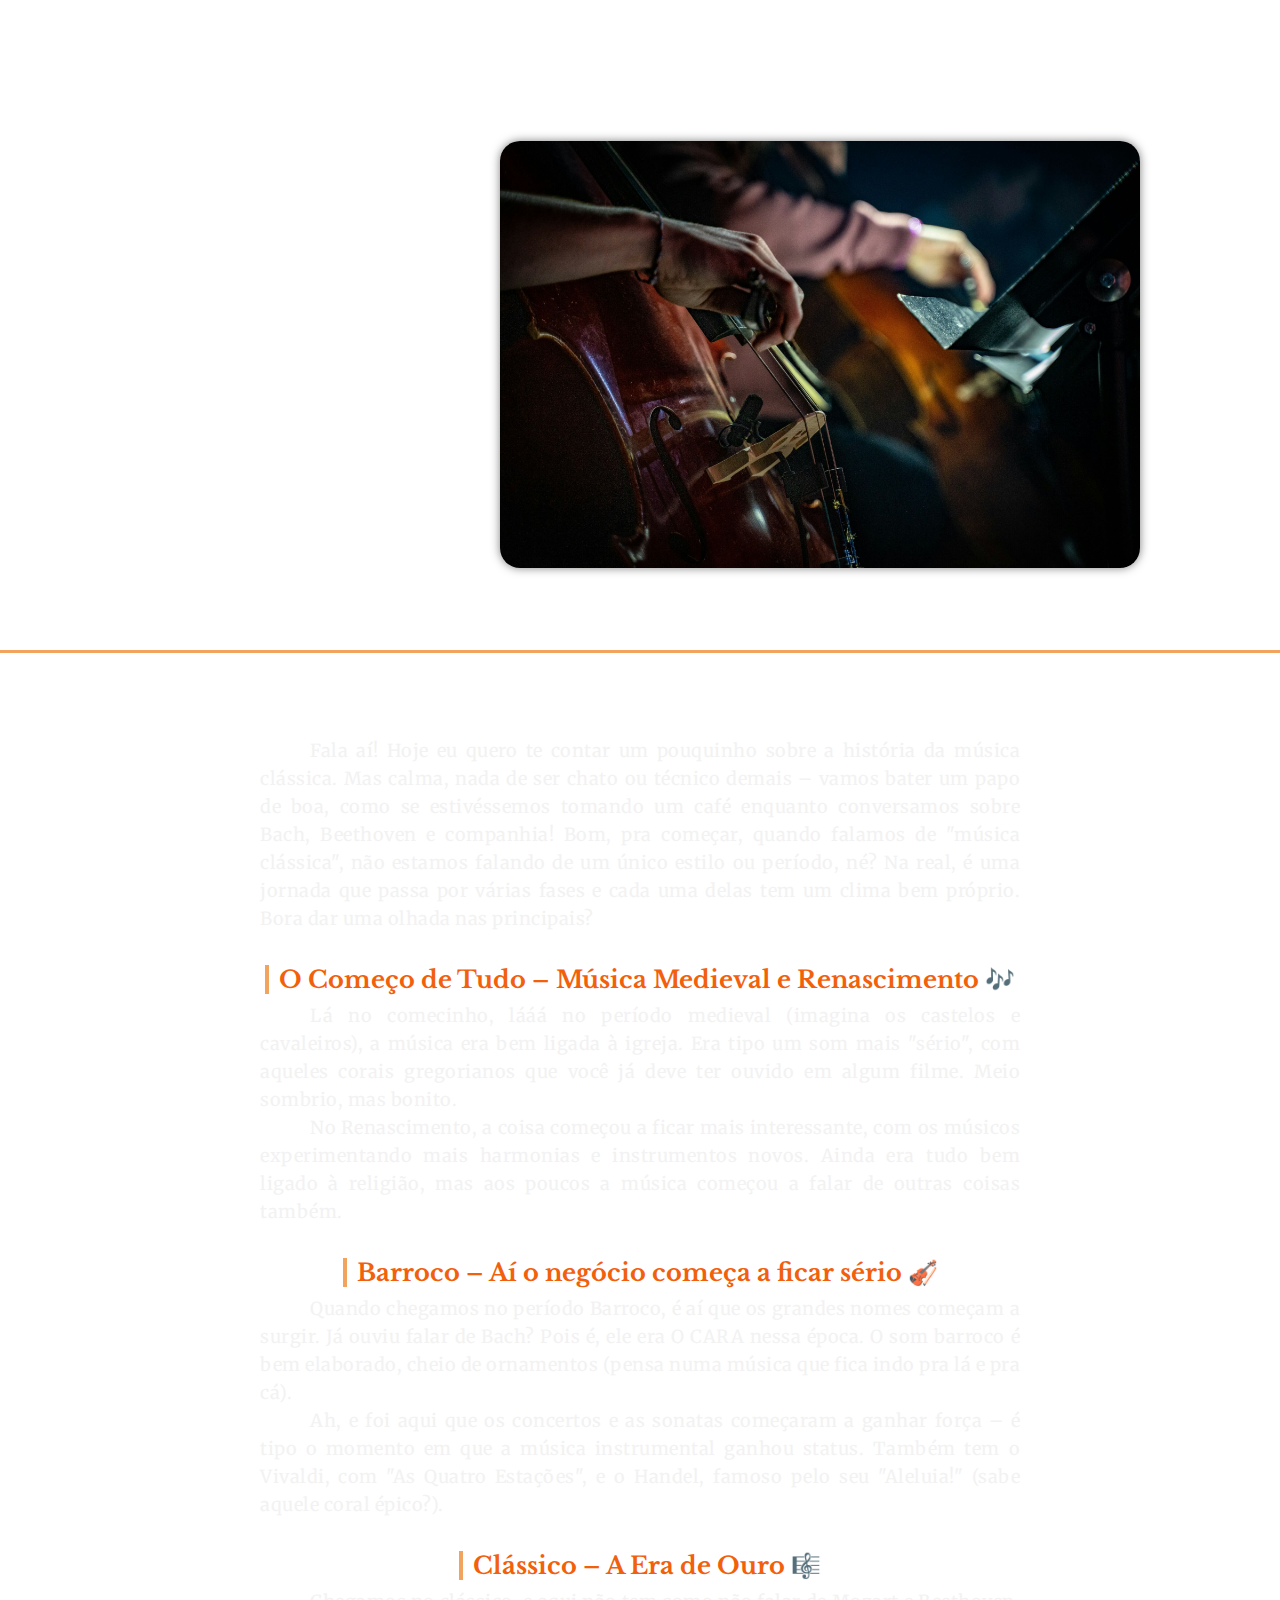
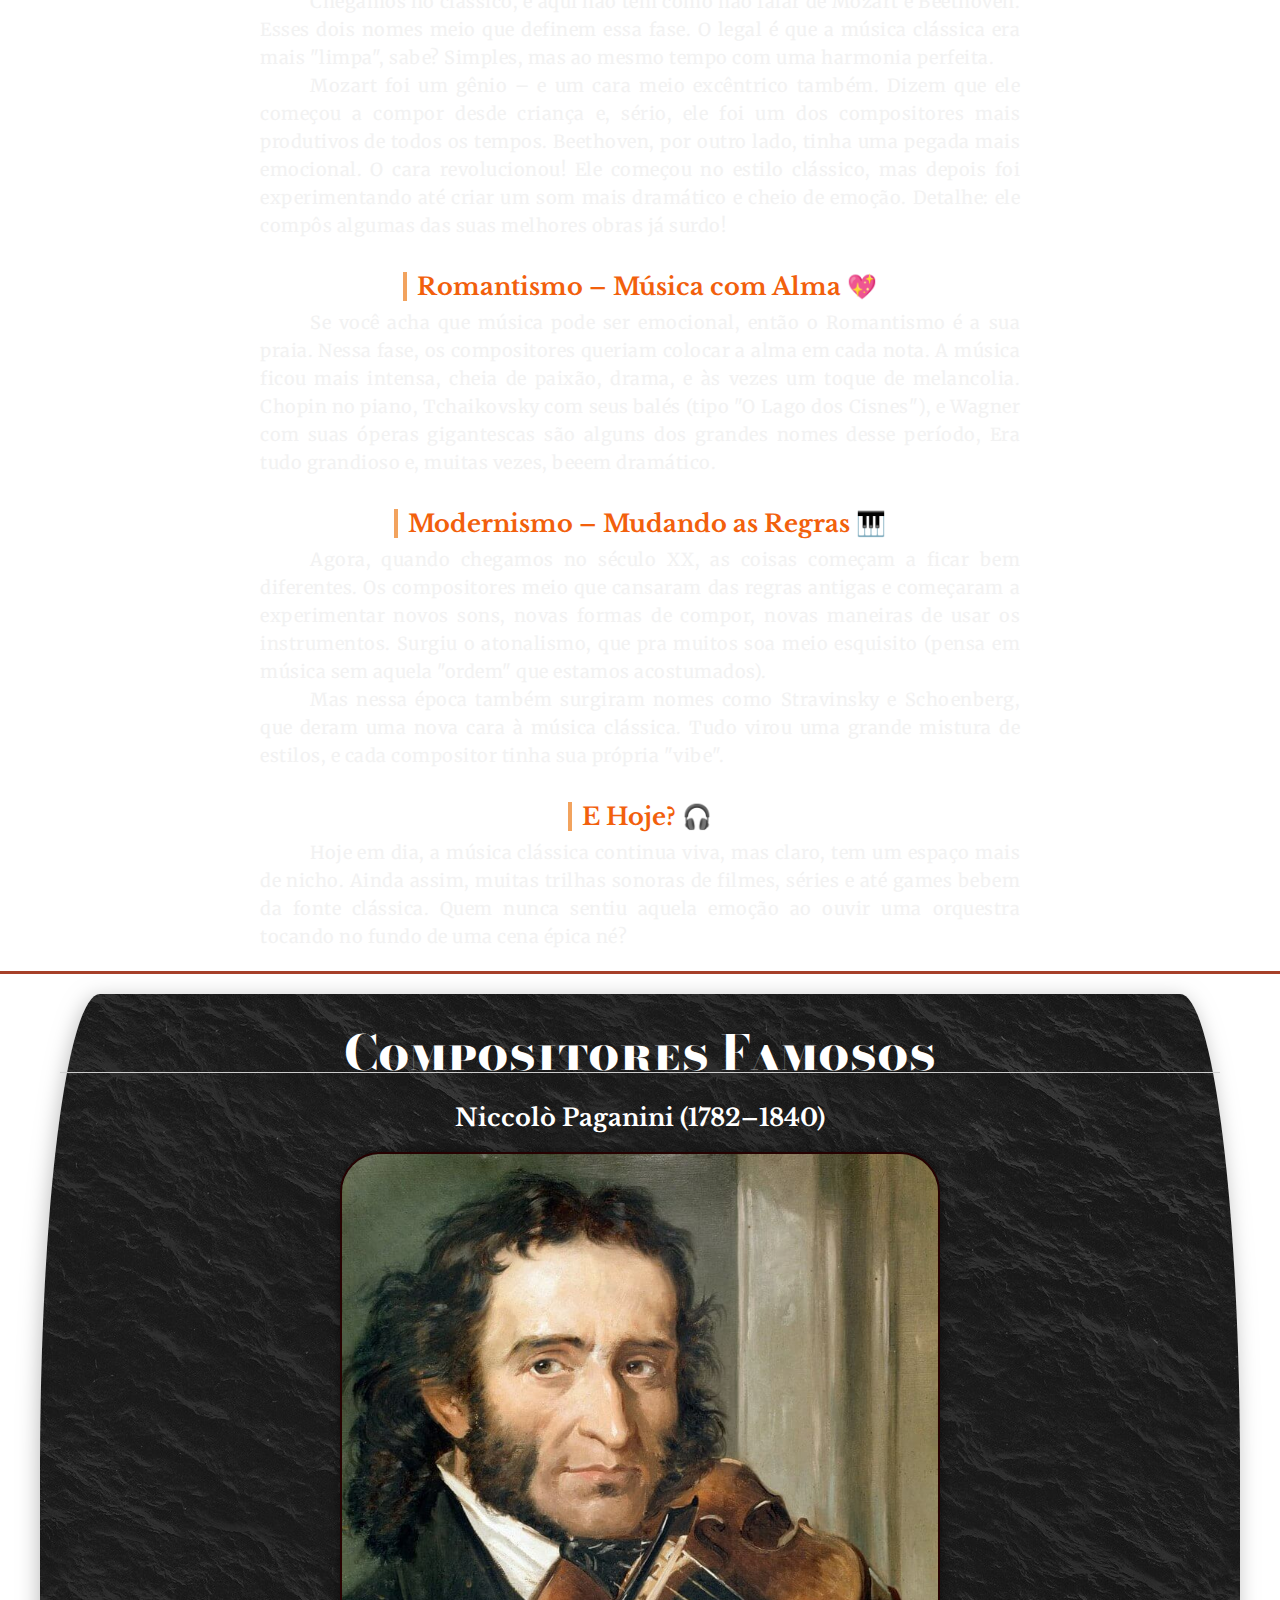
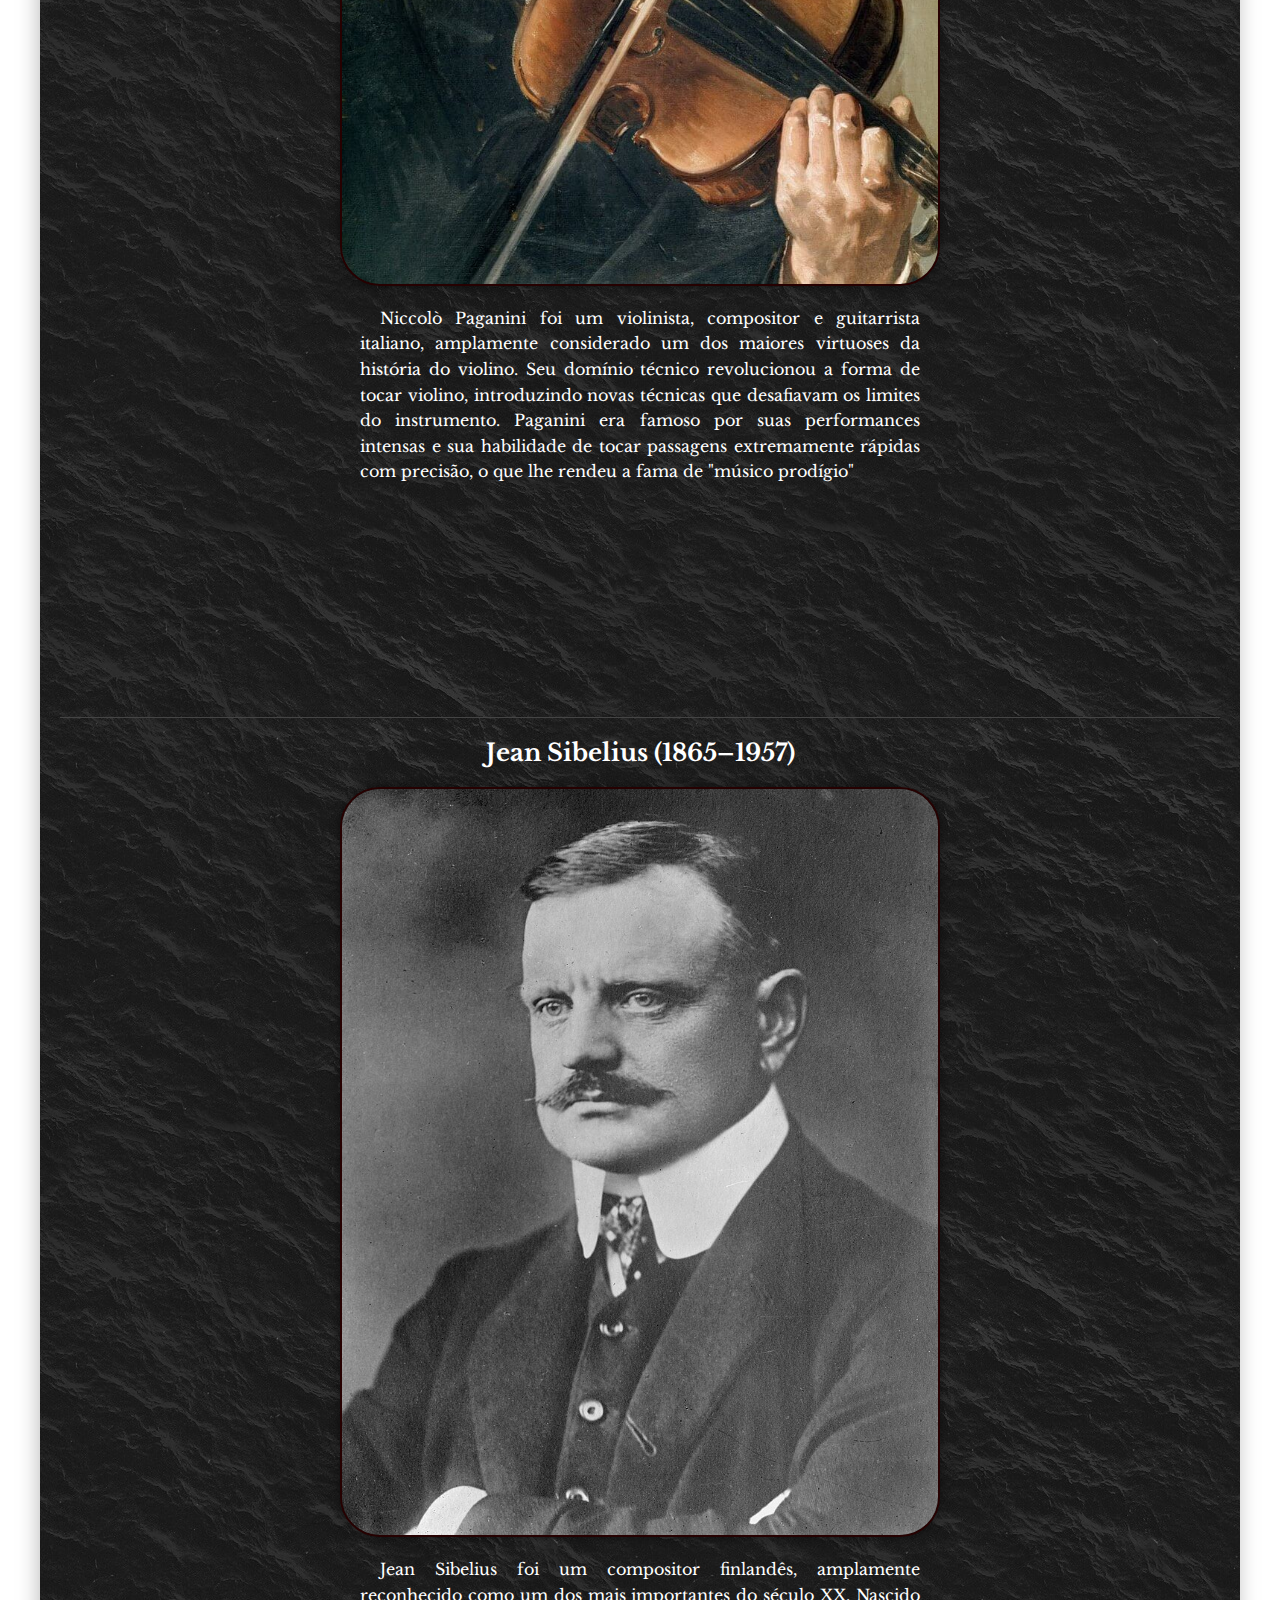
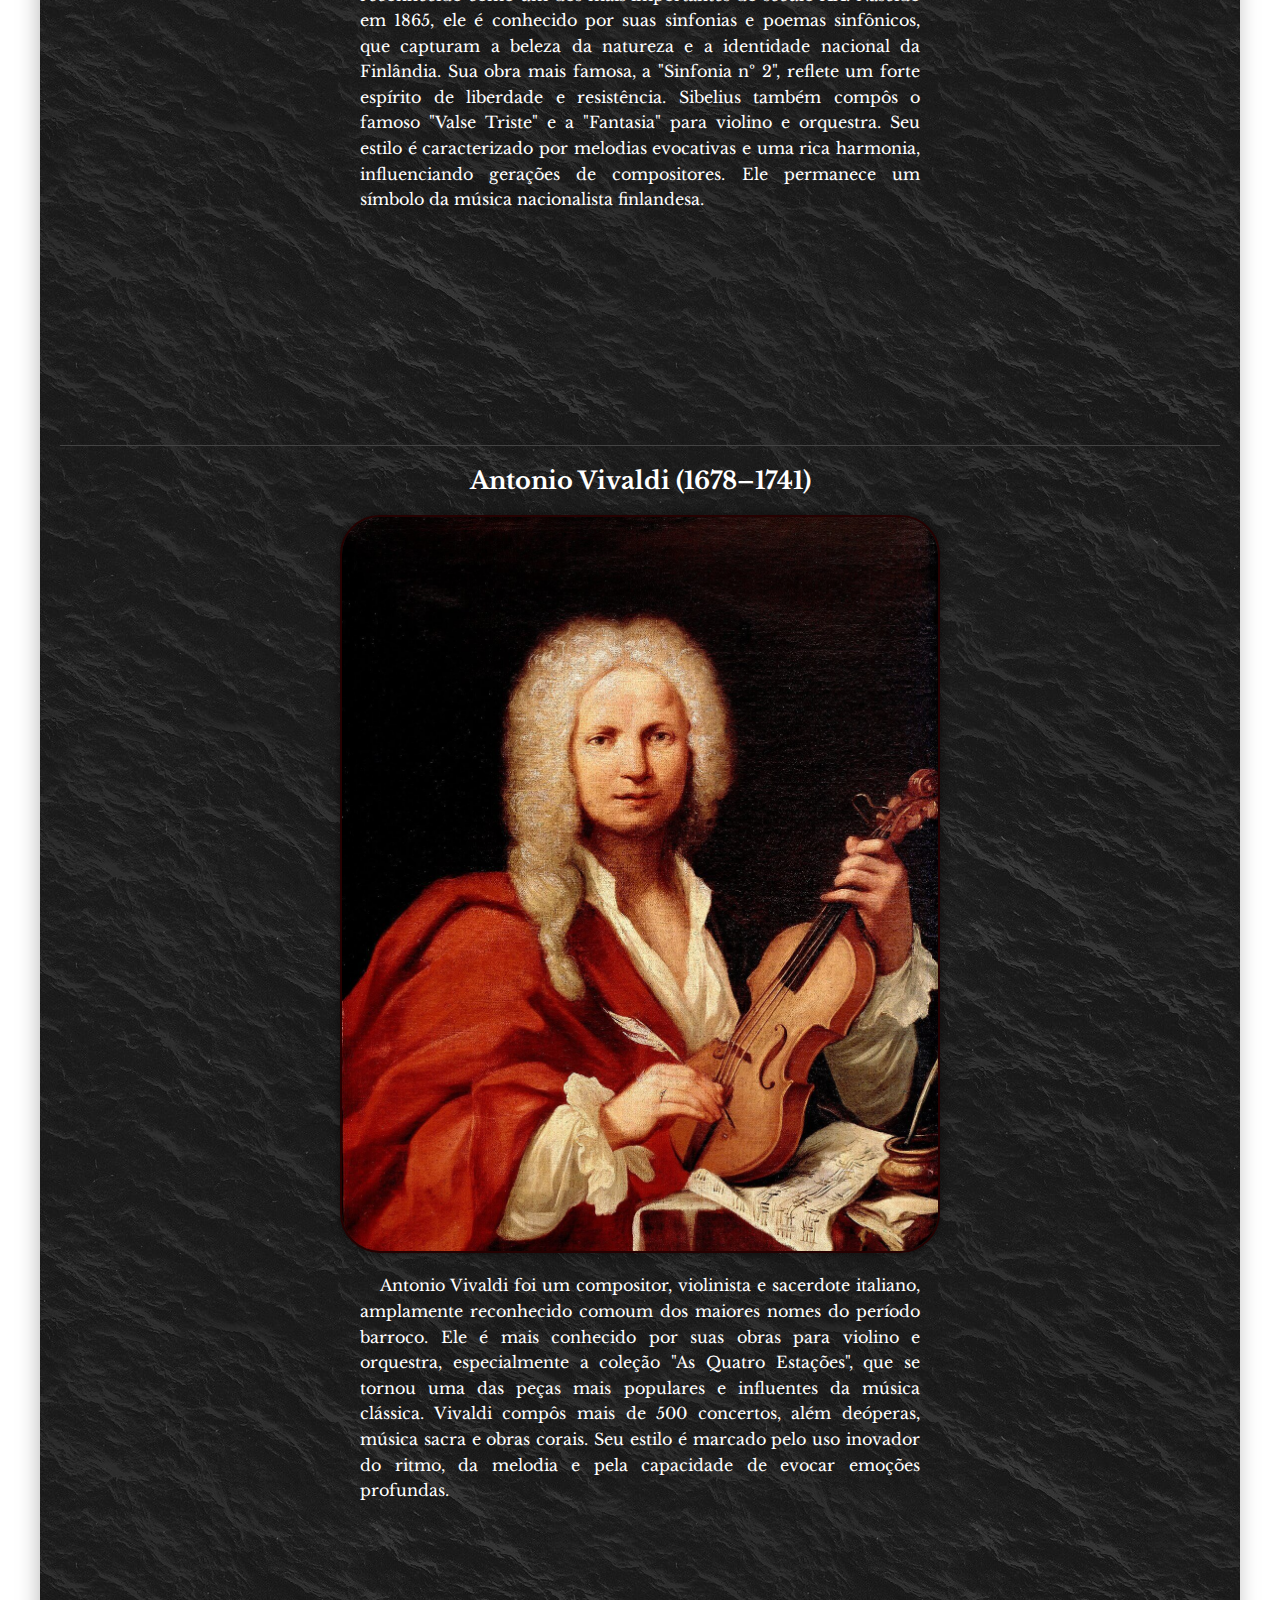
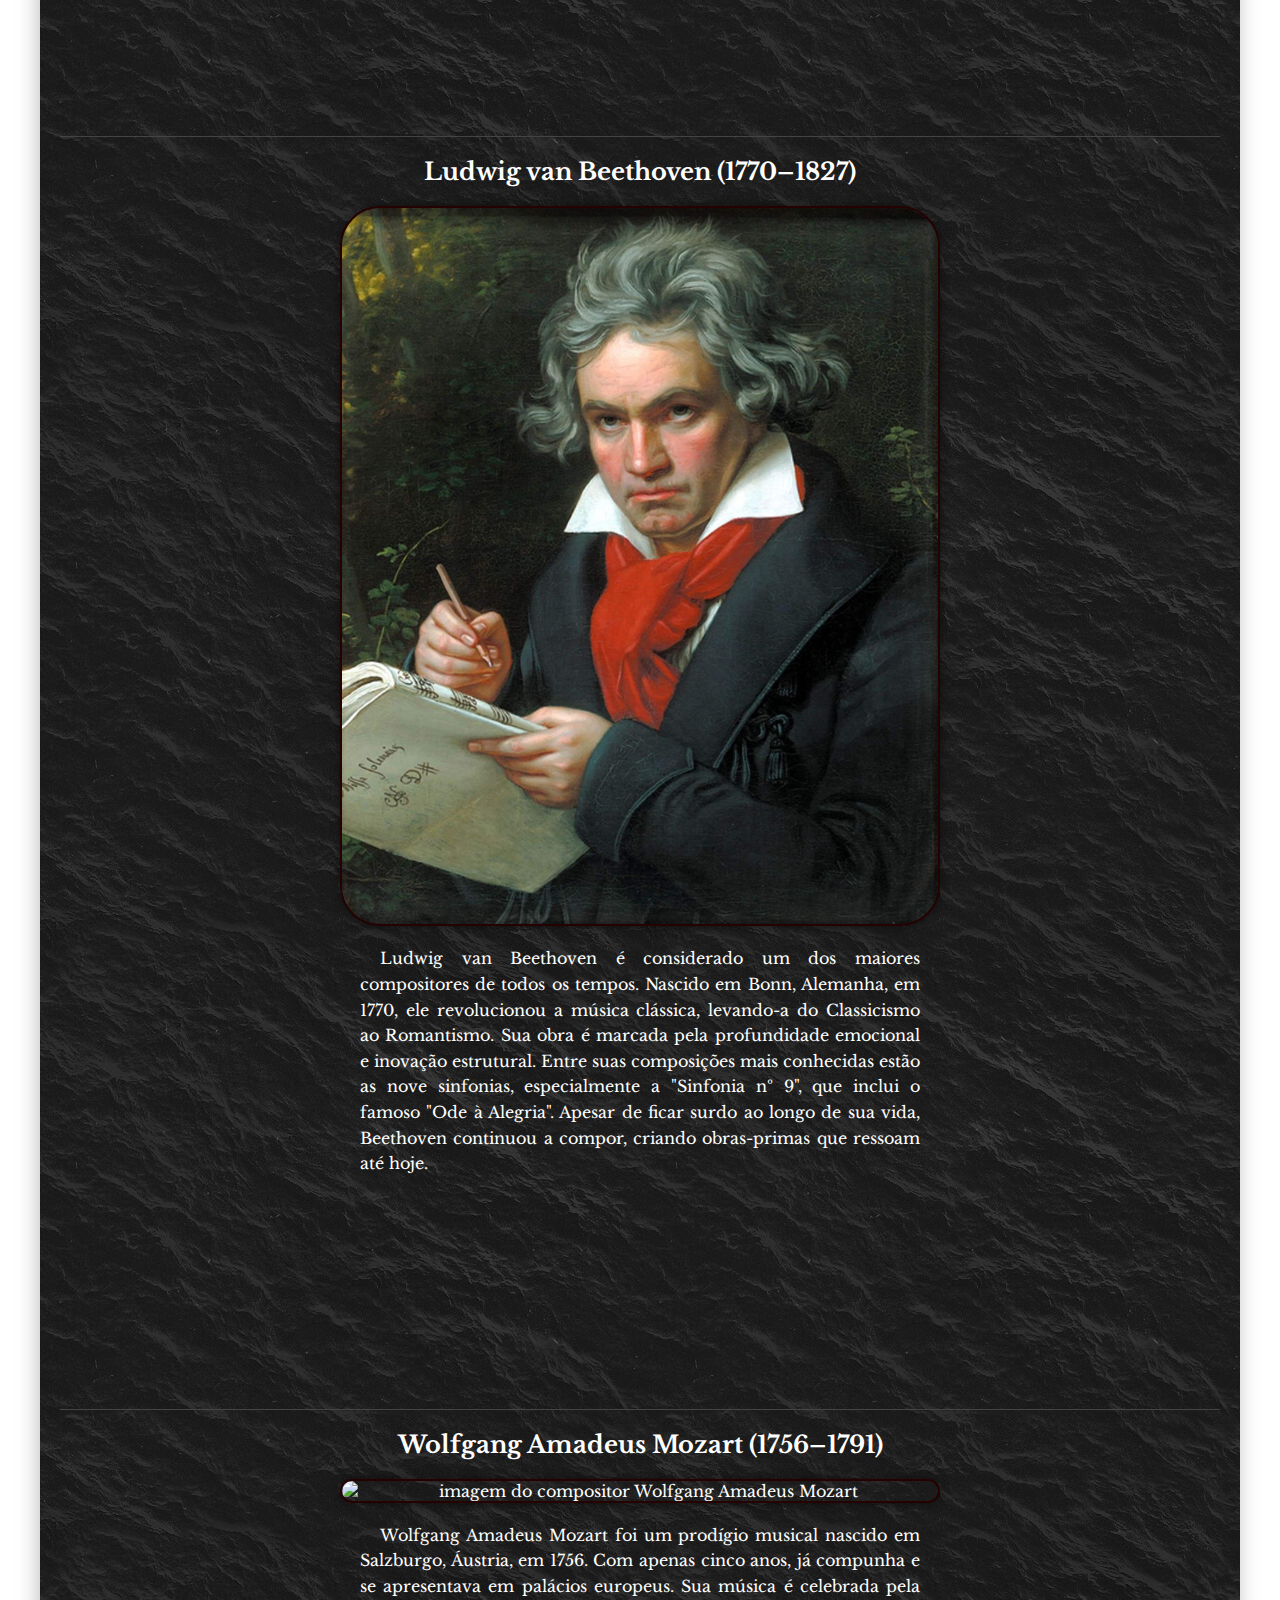
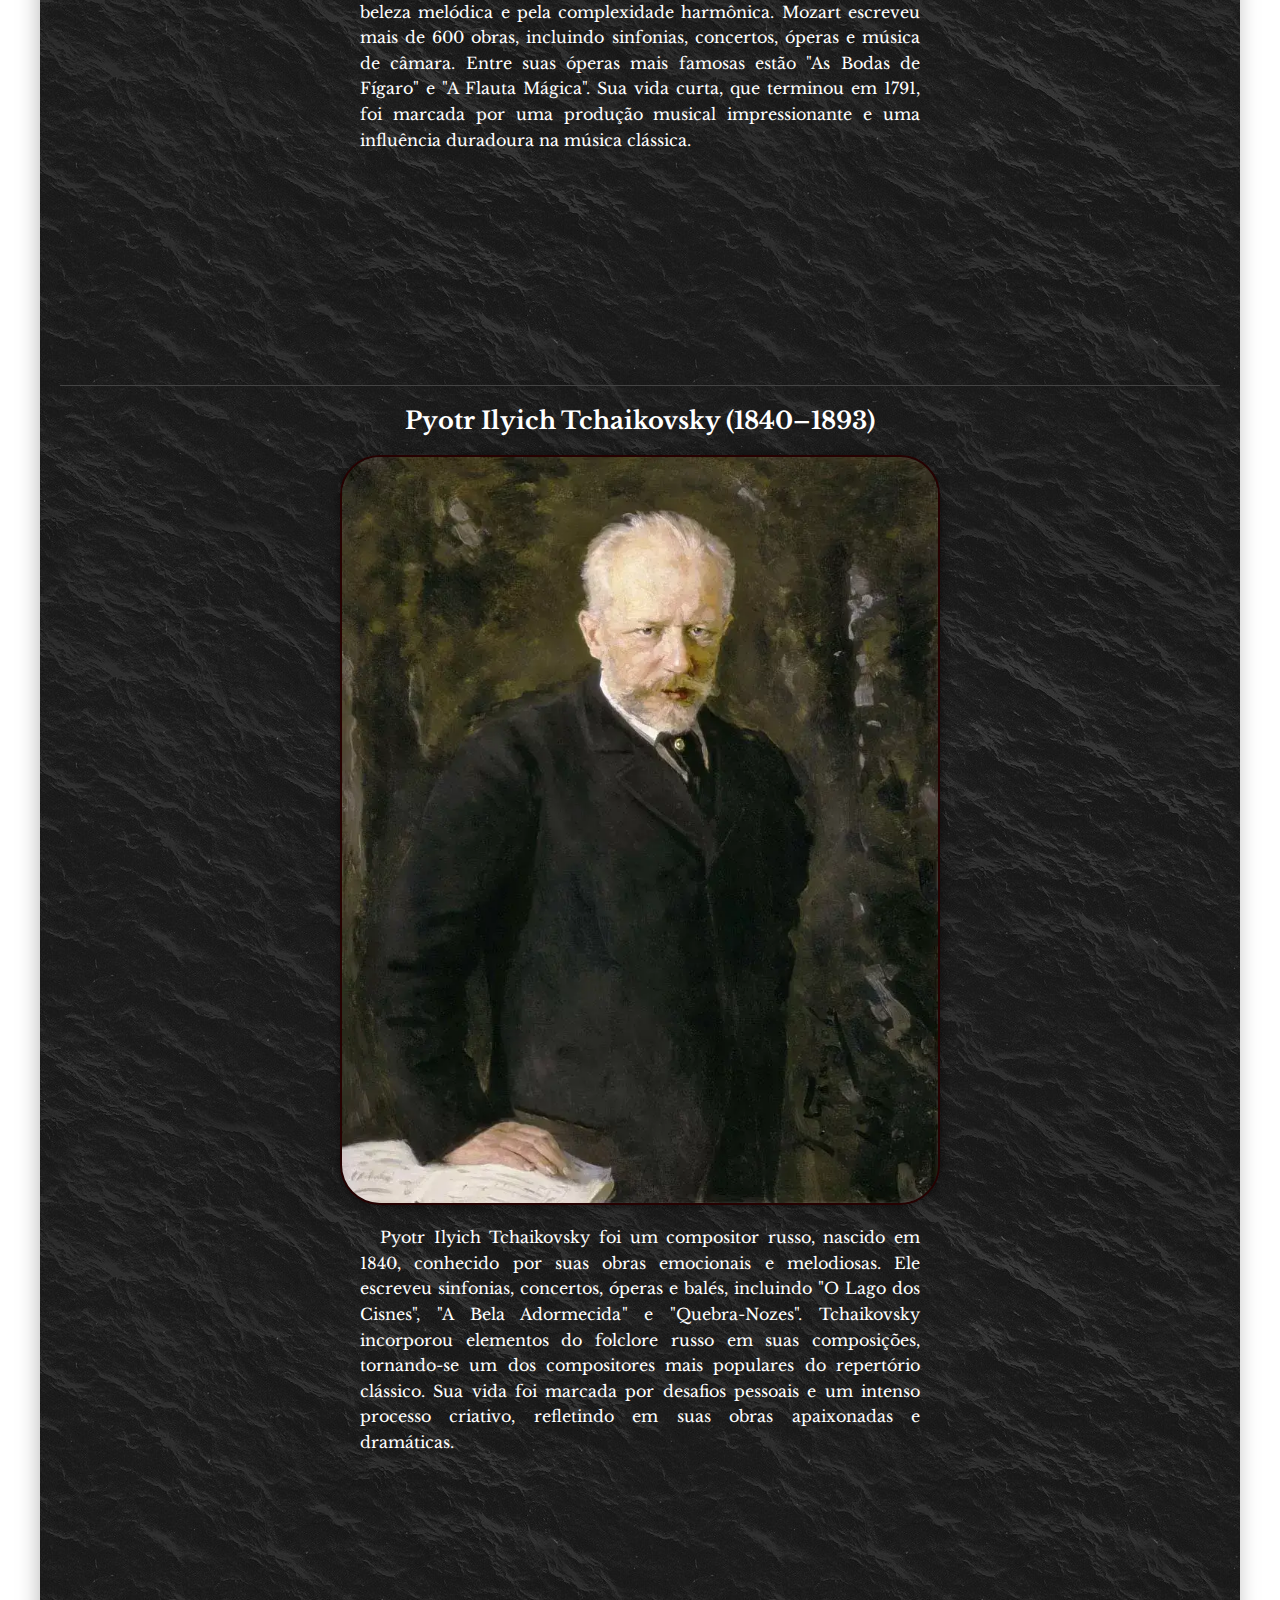
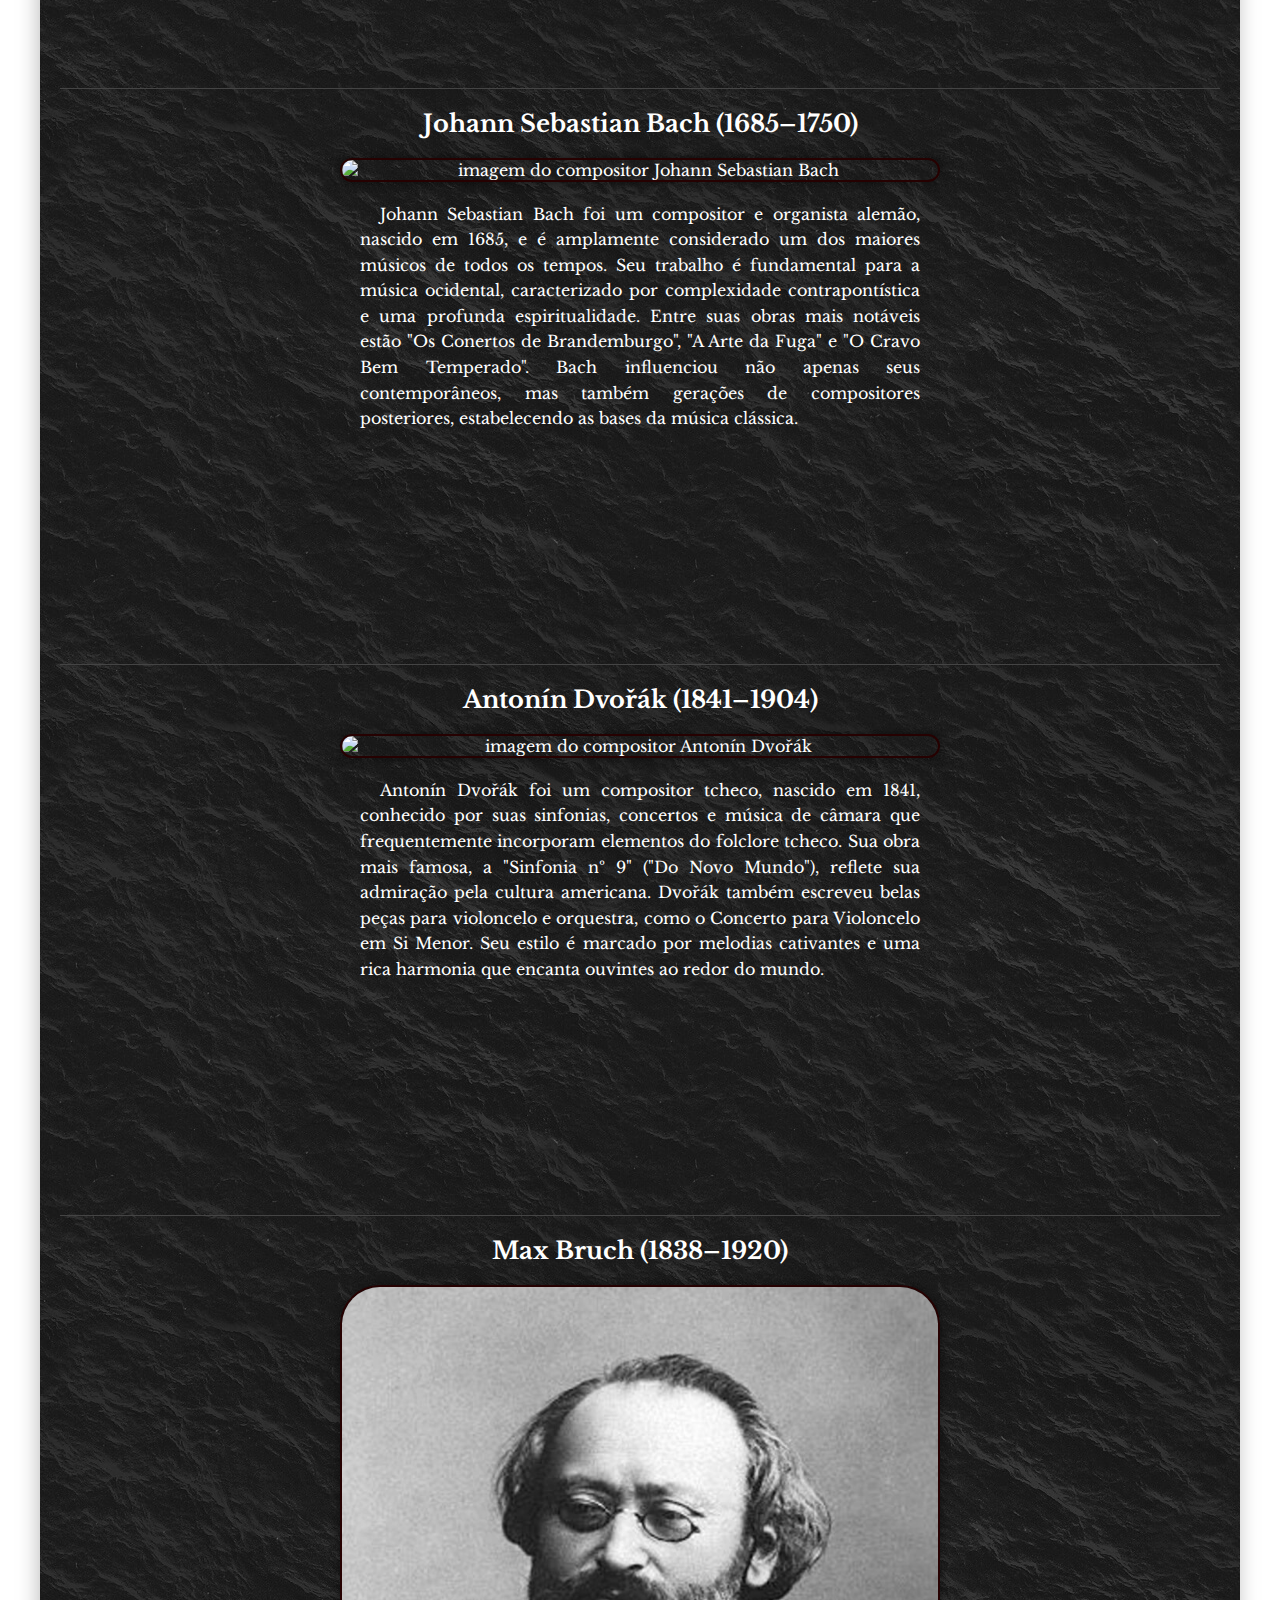
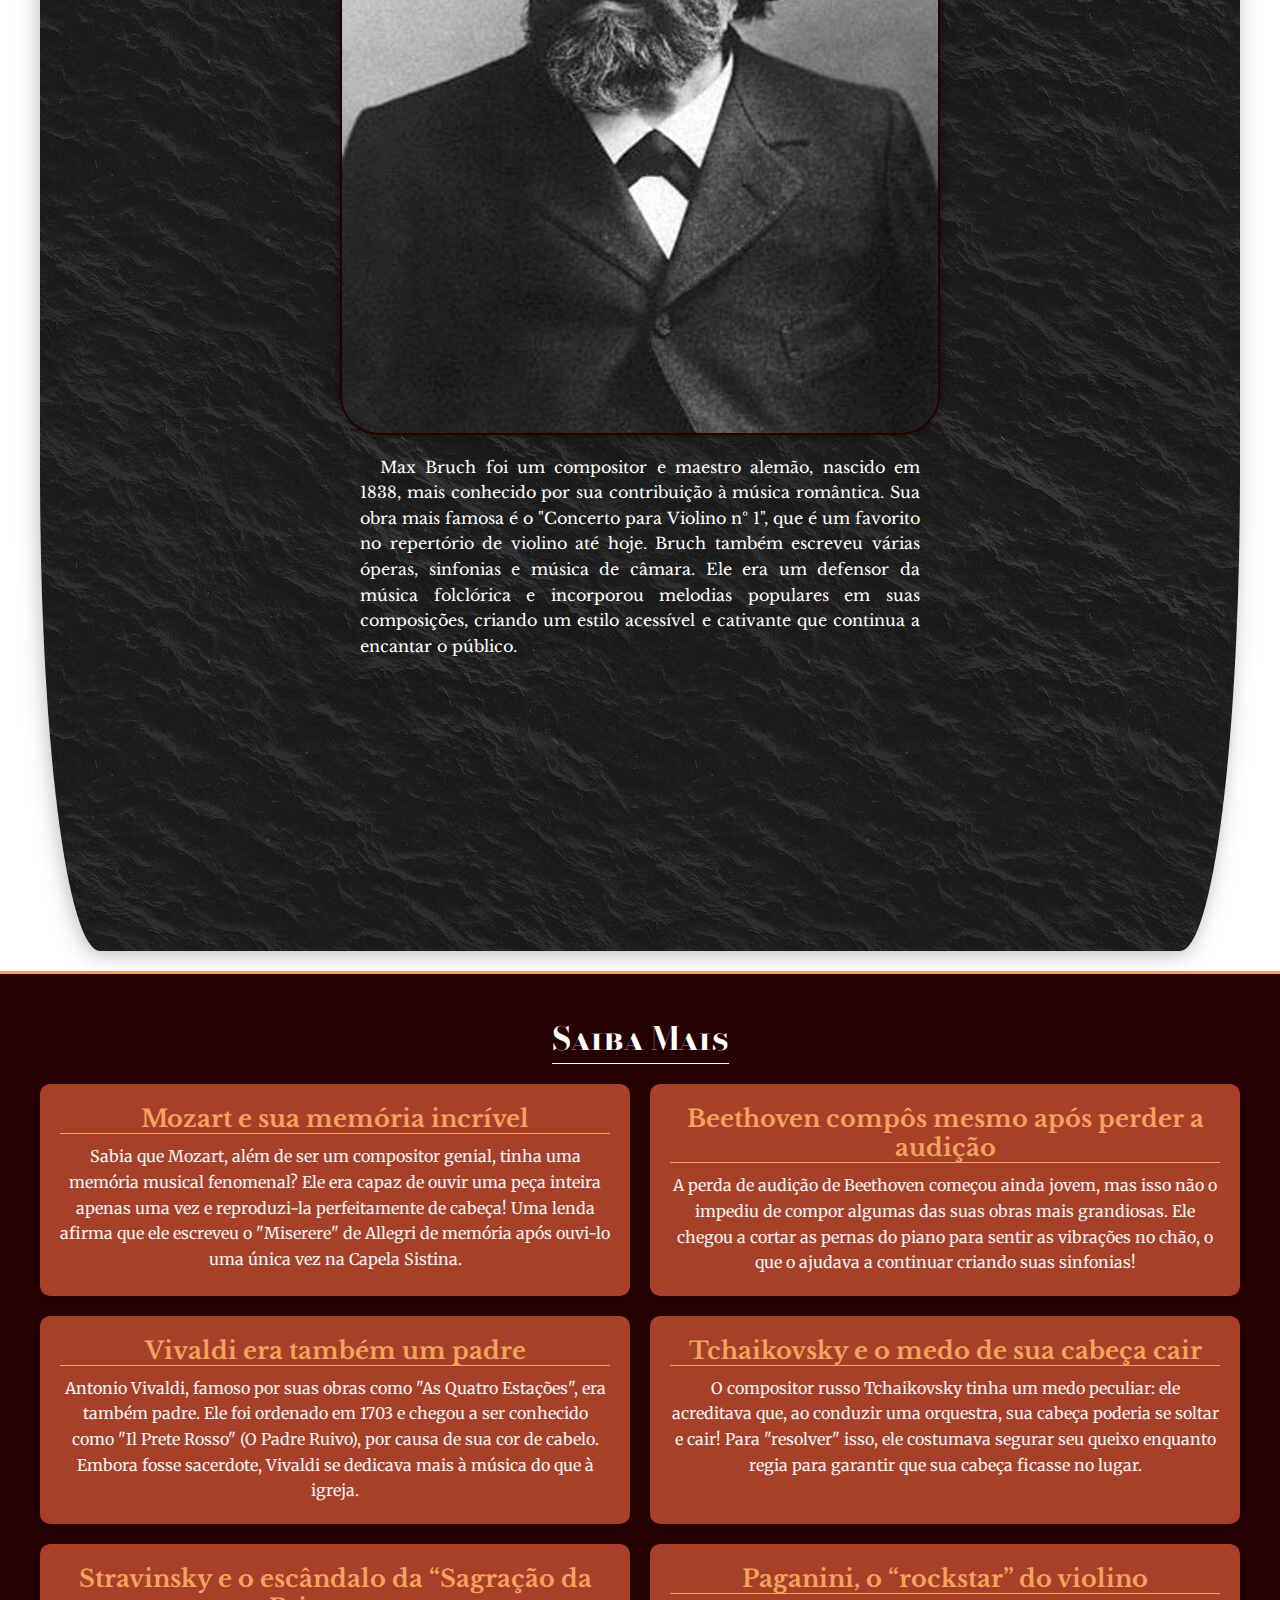
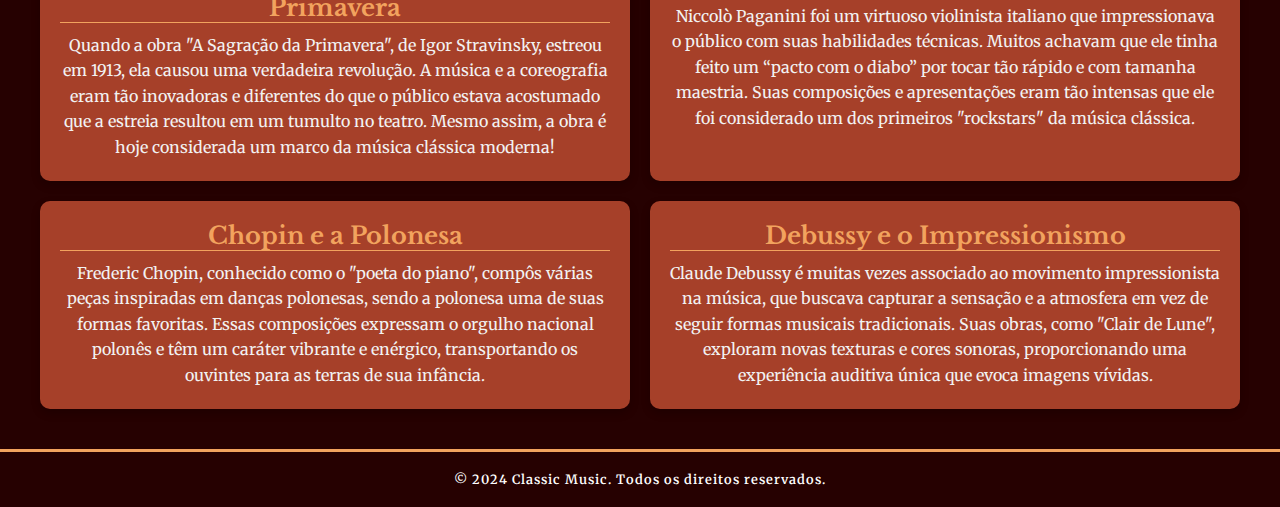
==== commit bc1c61bf: "att diretorios" ====
--- a/index.html
+++ b/index.html
@@ -308,7 +308,7 @@
                                 <h2>Wolfgang Amadeus Mozart (1756–1791)</h2>
                                 <div class="imagem-compositor">
                                     <img
-                                        src="assets/images/compositors/Mozart.jpg"
+                                        src="./assets/images/compositors/Mozart.jpg"
                                         alt="imagem do compositor Wolfgang Amadeus Mozart"
                                     />
                                 </div>
@@ -388,7 +388,7 @@
                                 <h2>Johann Sebastian Bach (1685–1750)</h2>
                                 <div class="imagem-compositor">
                                     <img
-                                        src="assets/images/compositors/Bach.jpg"
+                                        src="./assets/images/compositors/Bach.jpg"
                                         alt="imagem do compositor Johann Sebastian Bach"
                                     />
                                 </div>
@@ -429,7 +429,7 @@
                                 <h2>Antonín Dvořák (1841–1904)</h2>
                                 <div class="imagem-compositor">
                                     <img
-                                        src="assets/images/compositors/Dvorak.jpg"
+                                        src="./assets/images/compositors/Dvorak.jpg"
                                         alt="imagem do compositor Antonín Dvořák"
                                     />
                                 </div>
--- a/assets/styles/style.css
+++ b/assets/styles/style.css
@@ -31,7 +31,7 @@
     font-family: var(--font-body);
 }
 .header-container {
-    background-image: url("/assets/images/back-header.jpg");
+    background-image: url("../assets/images/back-header.jpg");
     background-size: cover;
     background-attachment: fixed;
 
@@ -157,7 +157,7 @@
     width: 100%;
     text-align: center;
     padding: 20px;
-    background-image: url("/assets/images/dark-wood.jpg");
+    background-image: url("../assets/images/dark-wood.jpg");
 }
 #historia h2 {
     color: white;
@@ -194,7 +194,7 @@
 .cp-container {
     display: flex;
     justify-content: center;
-    background-image: url("/assets/images/back-main.jpg");
+    background-image: url("../assets/images/back-main.jpg");
     background-size: cover;
     background-attachment: fixed;
     align-items: center;
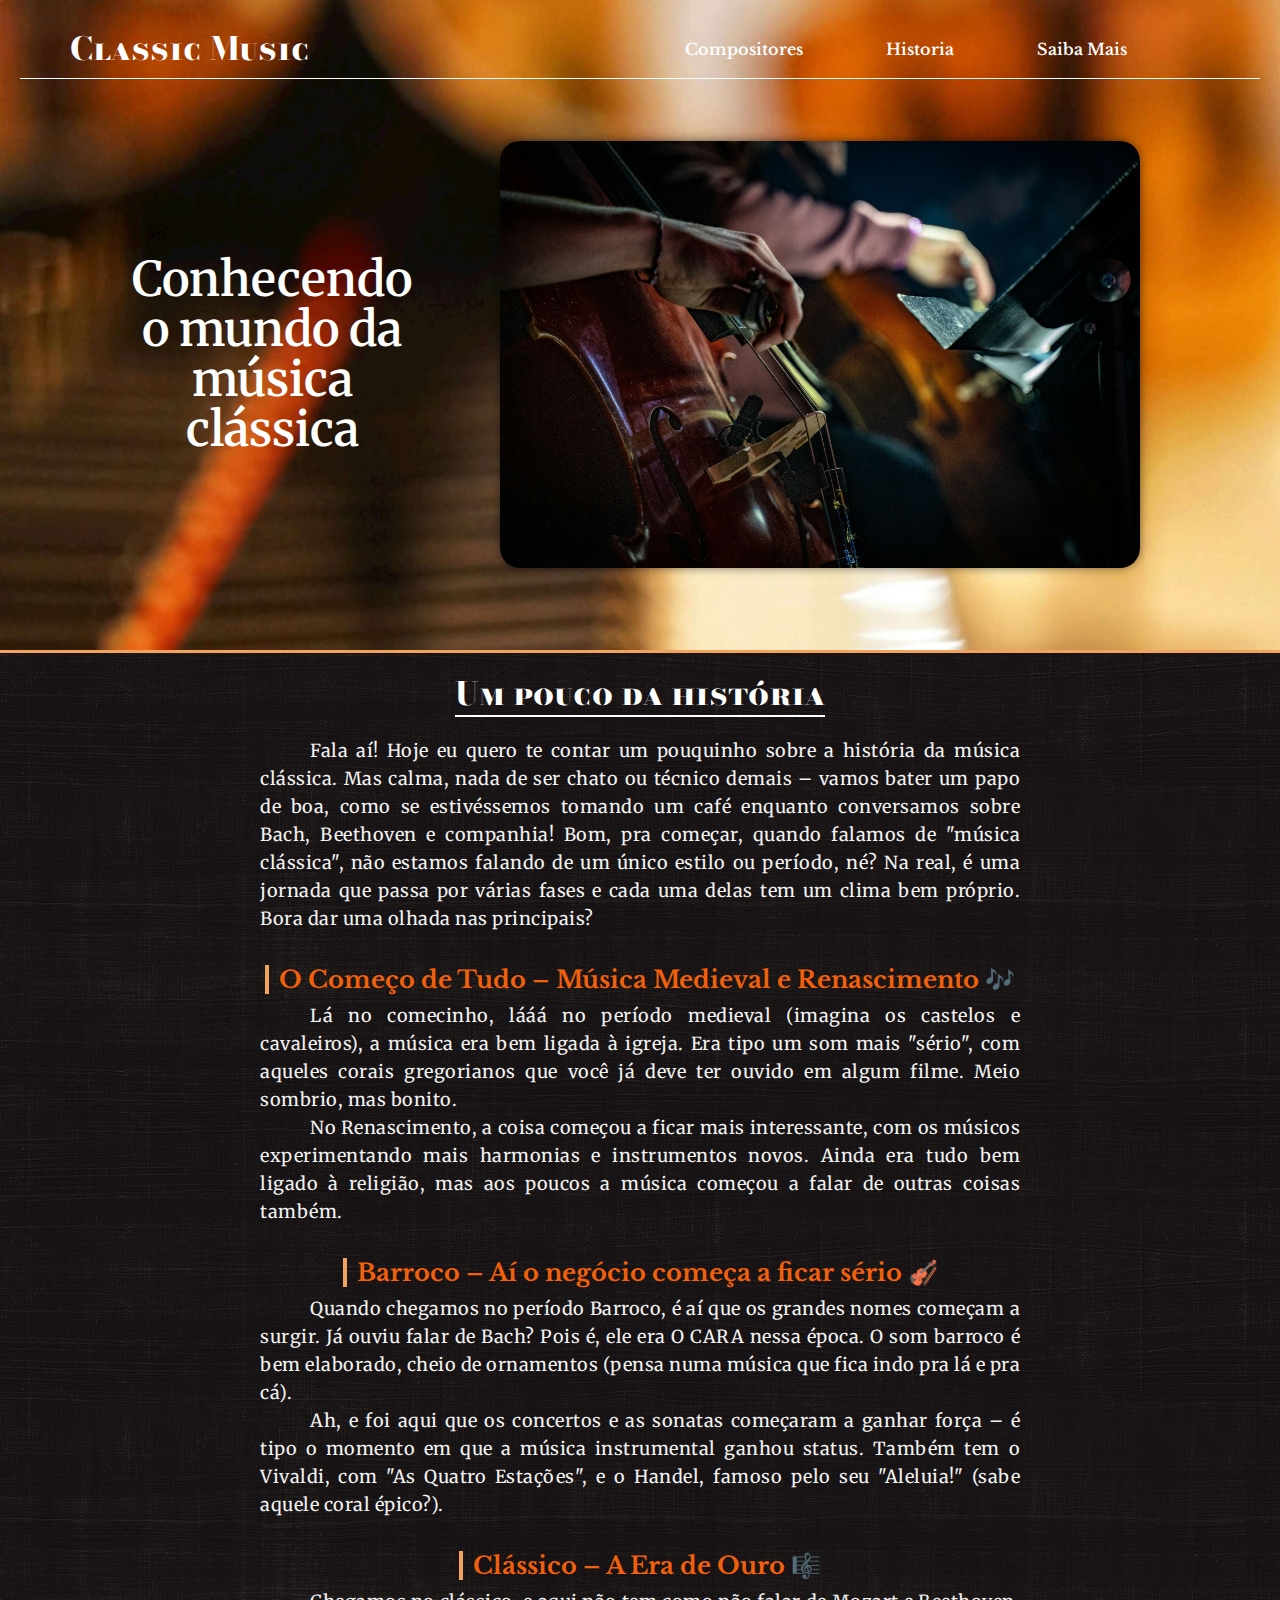
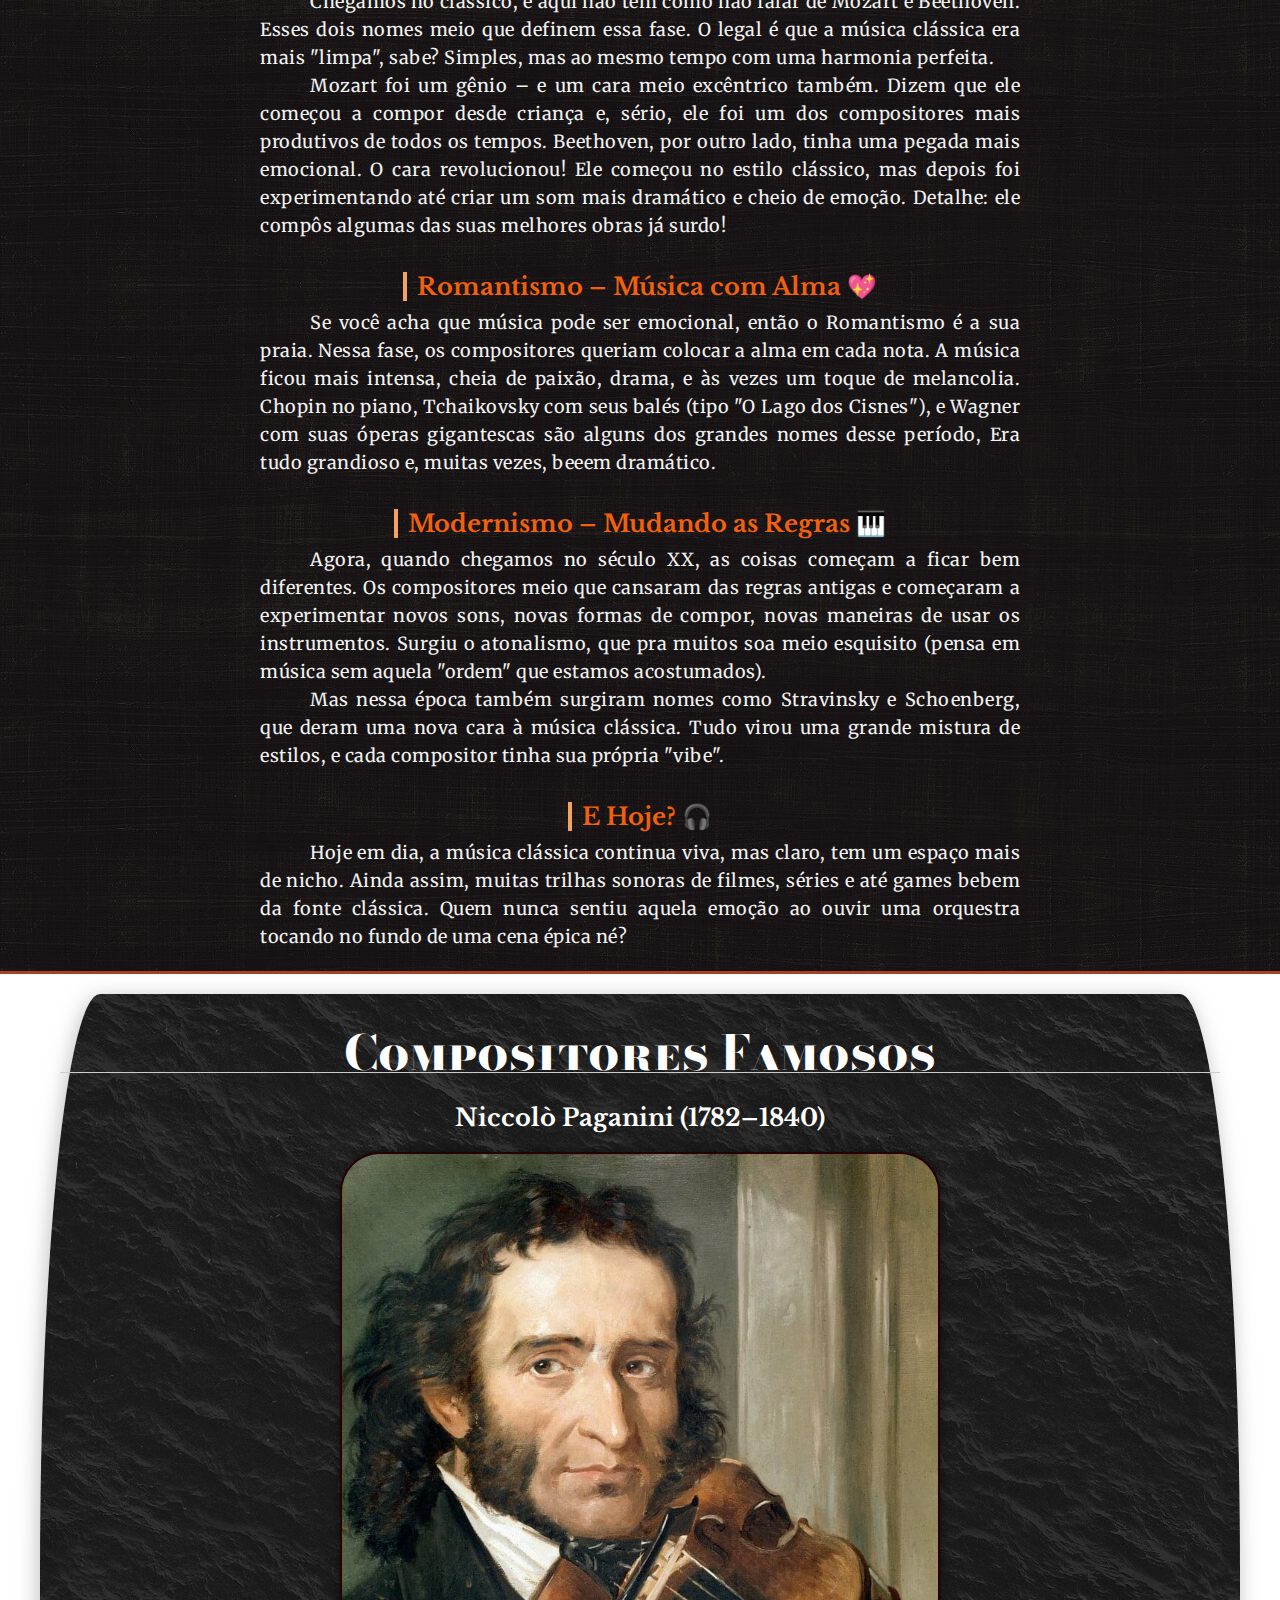
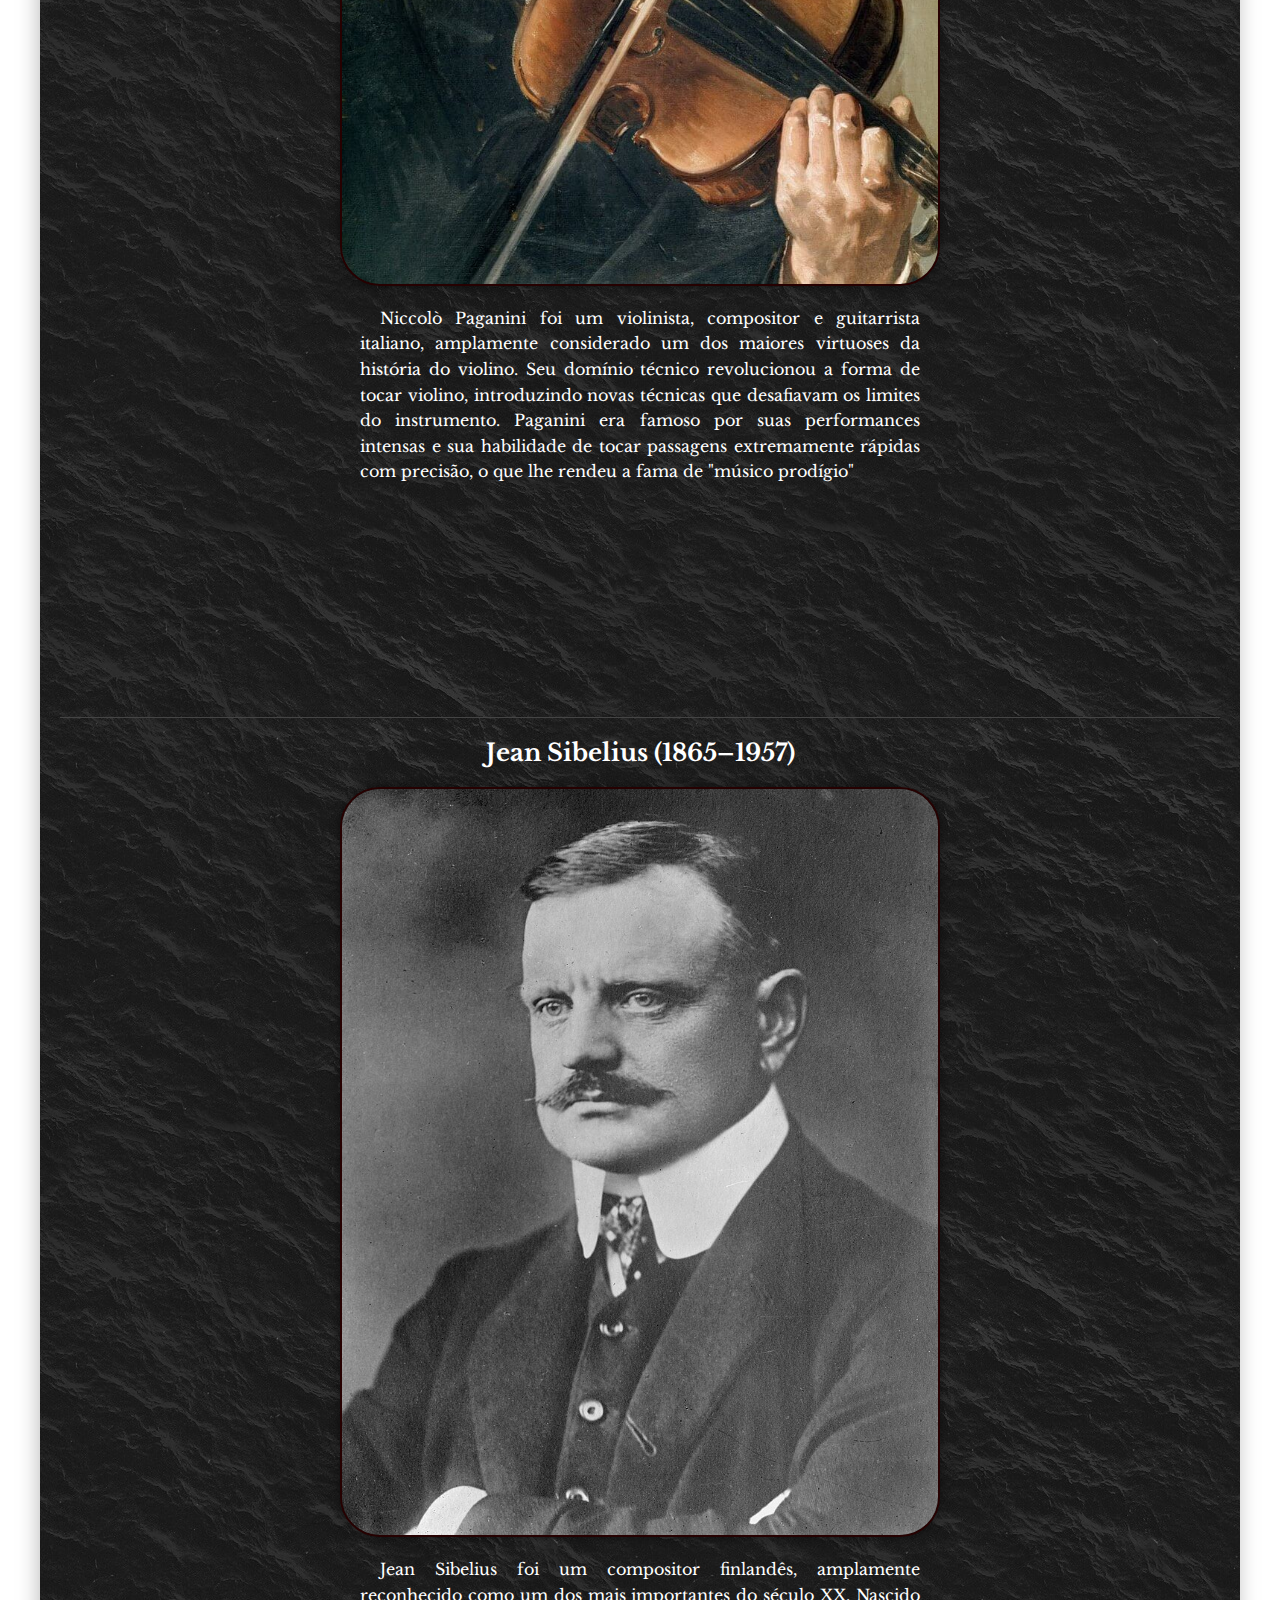
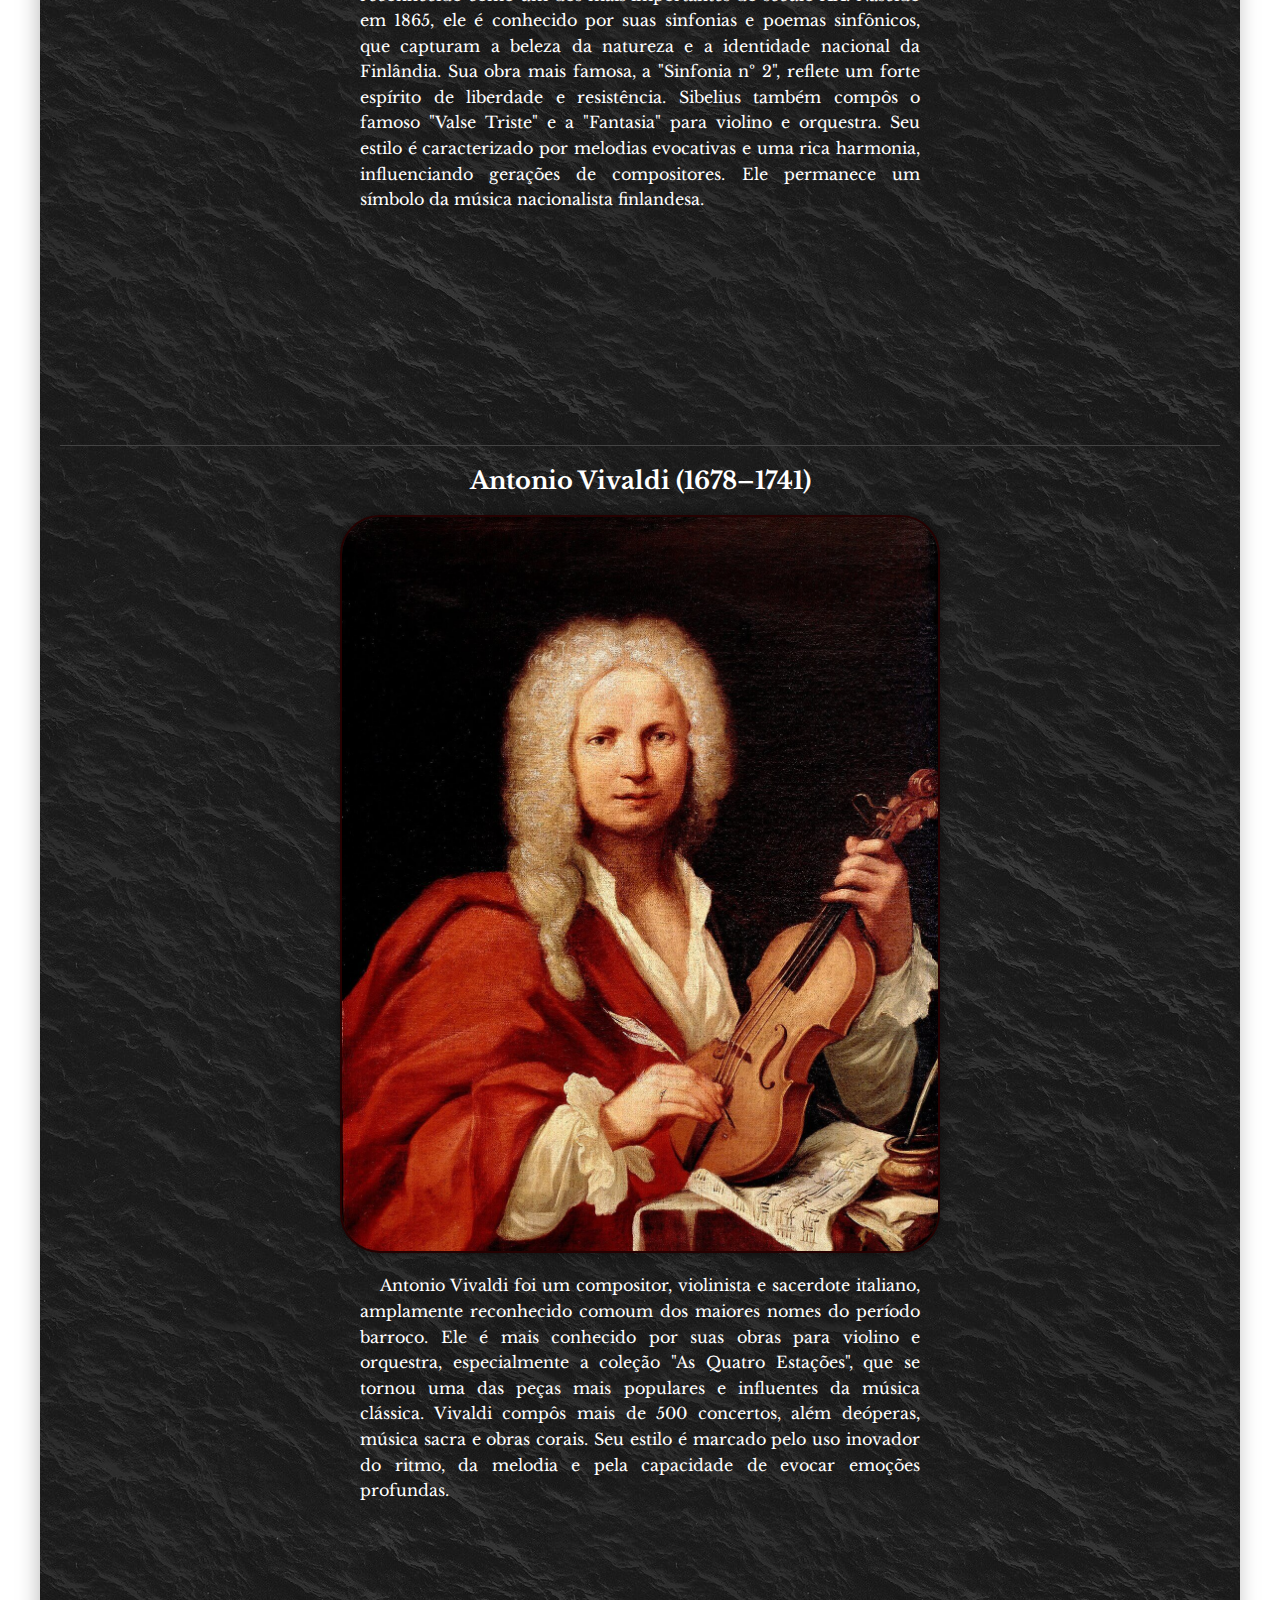
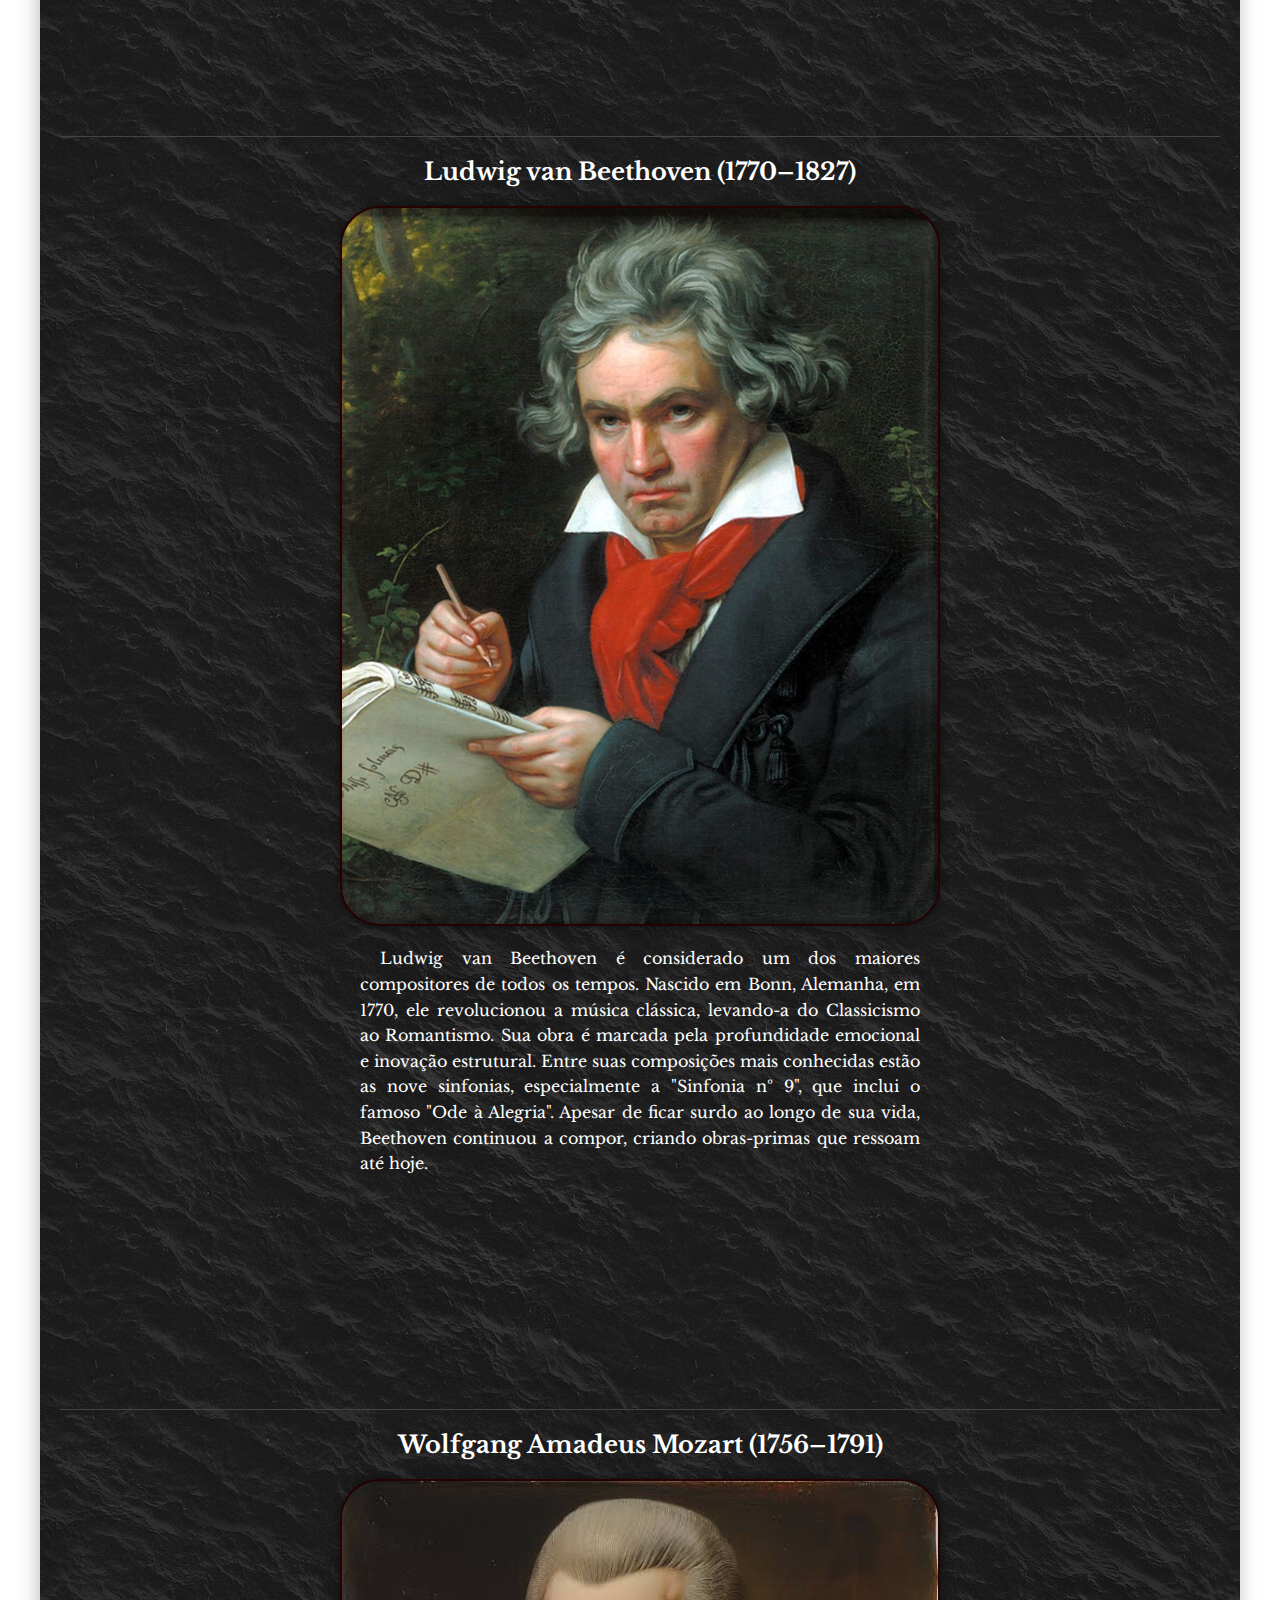
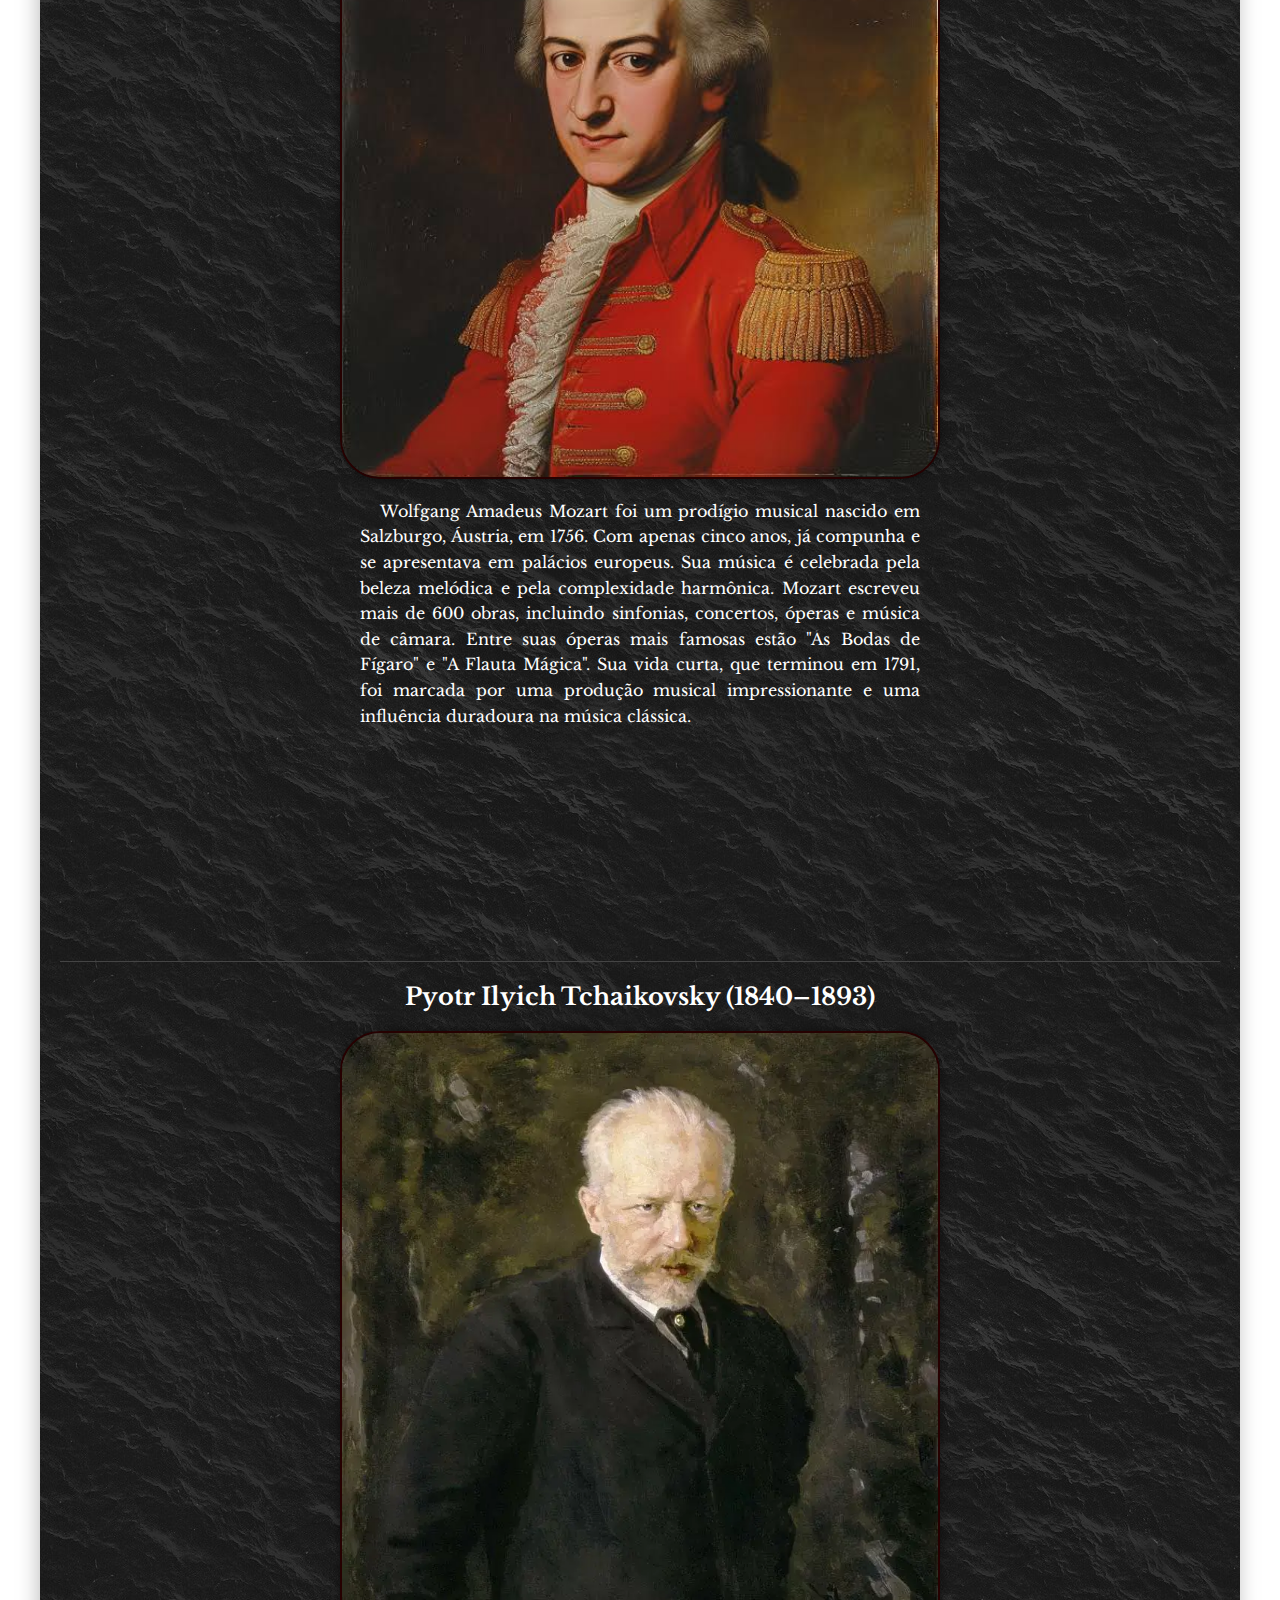
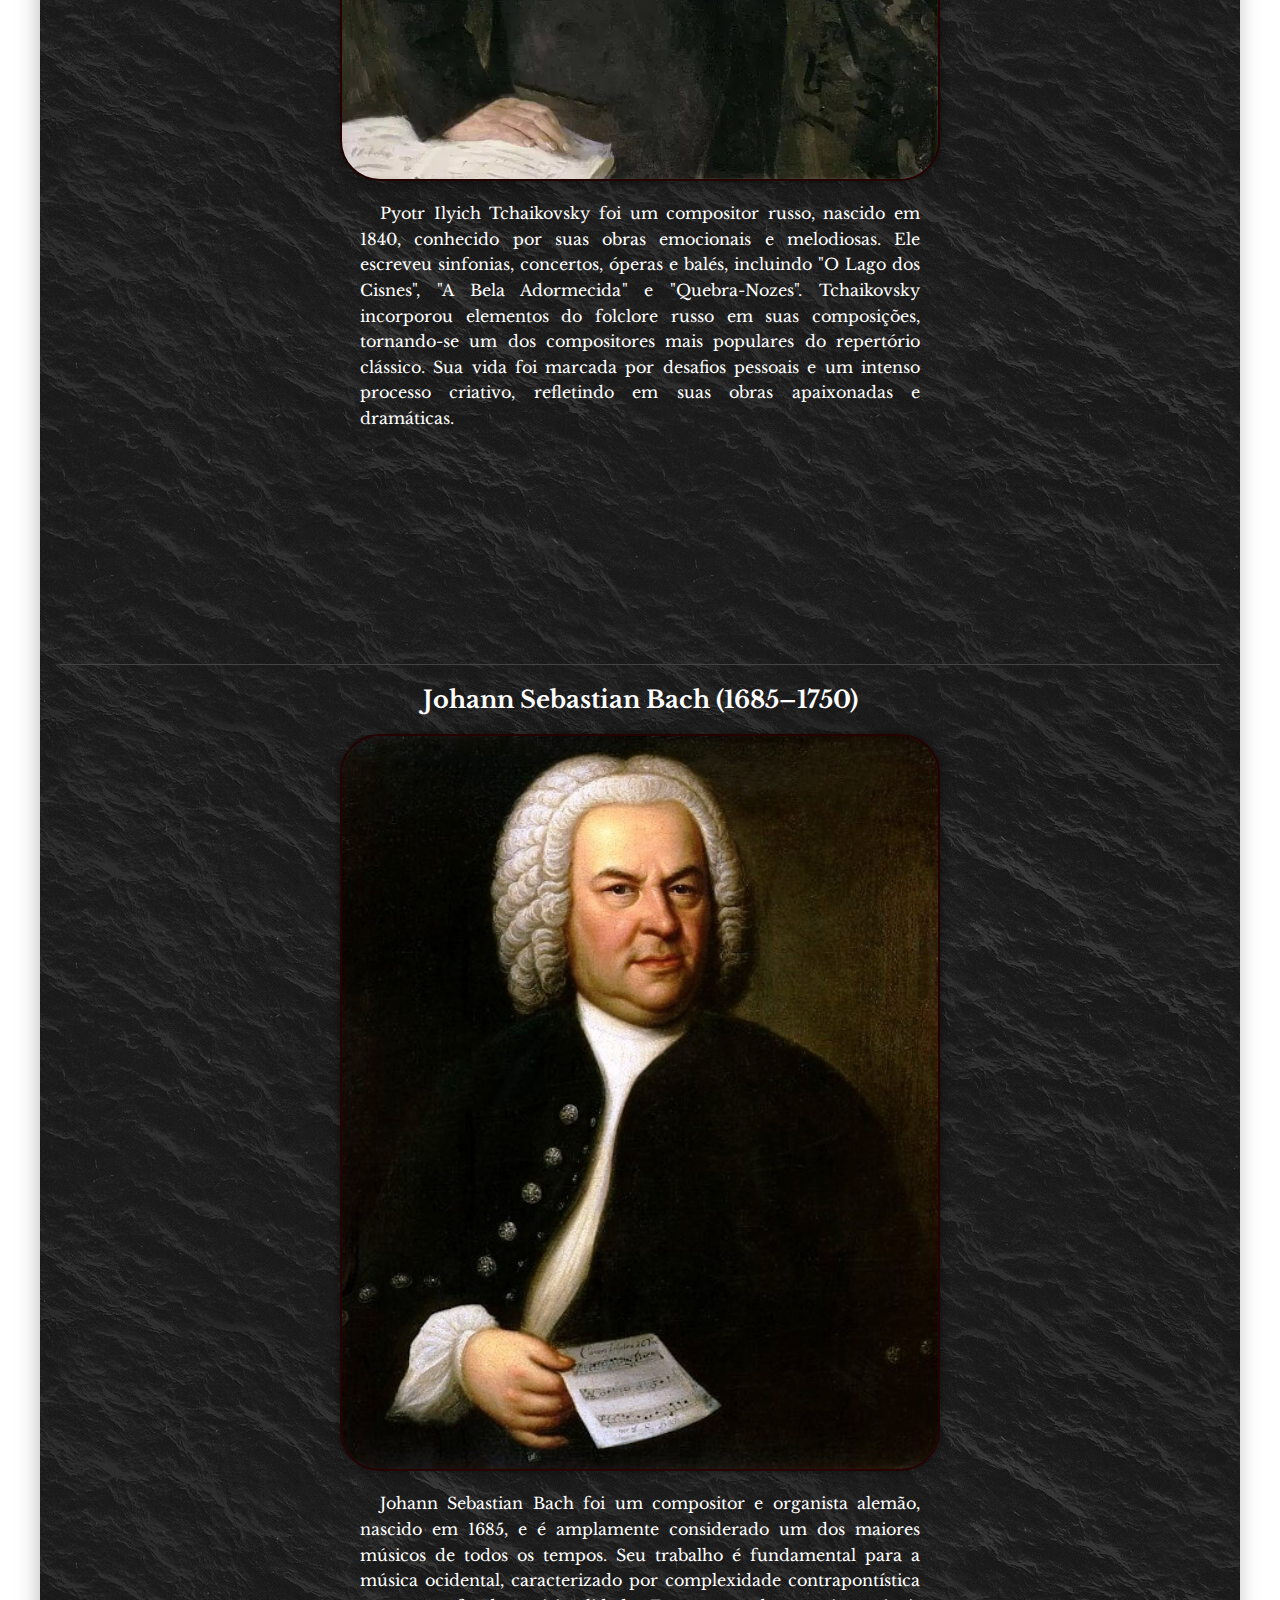
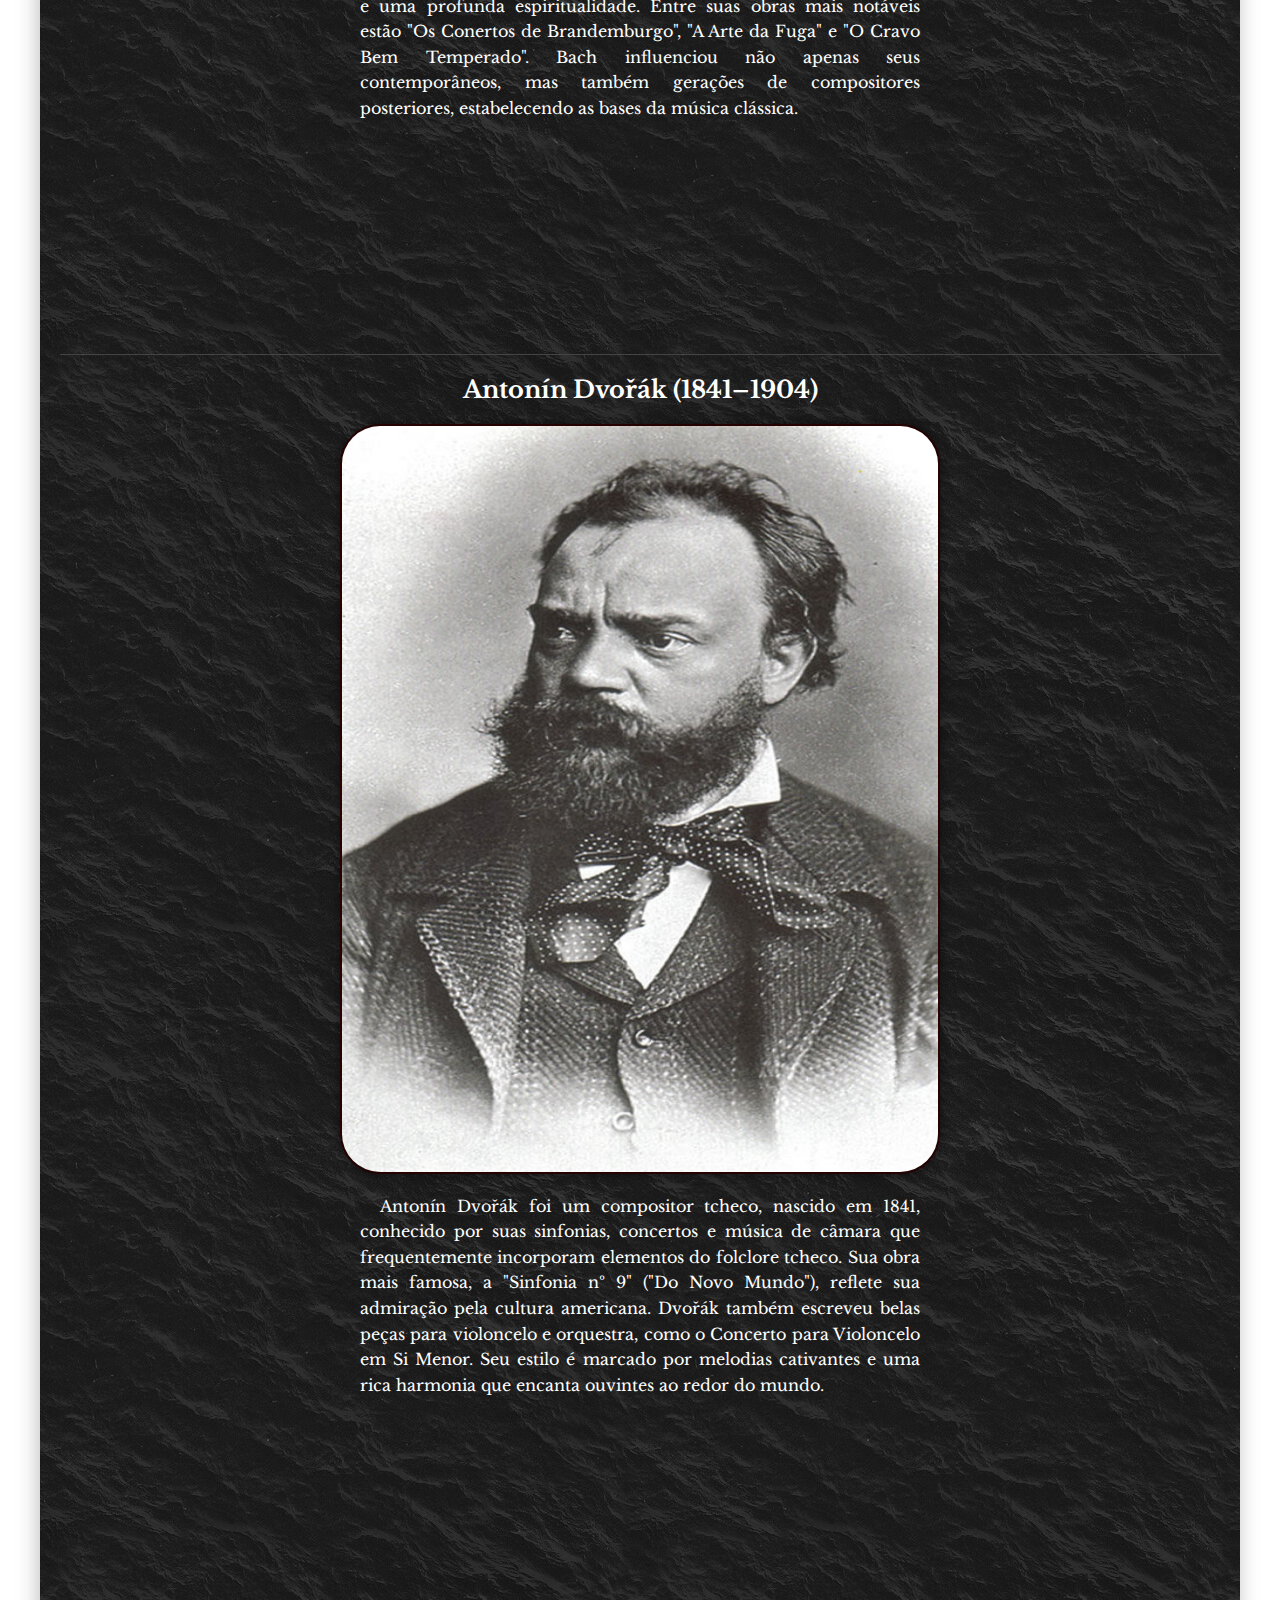
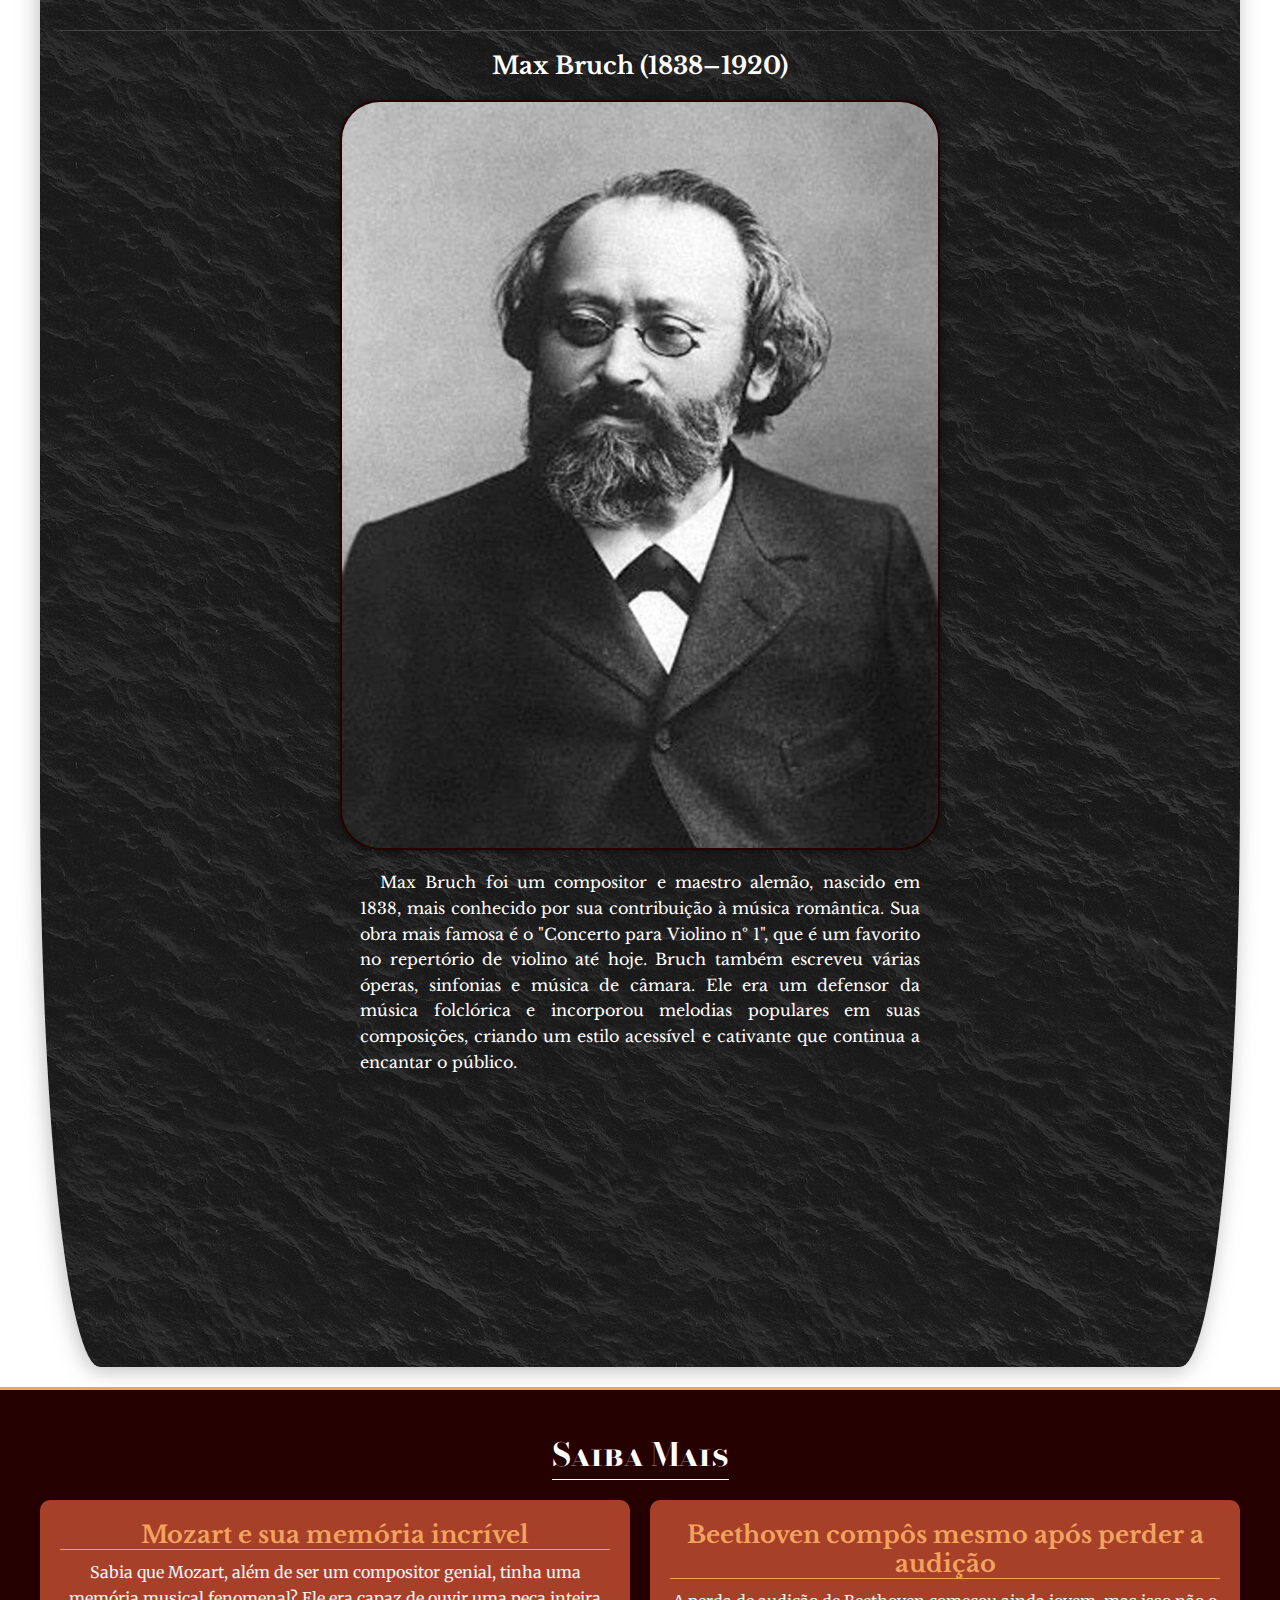
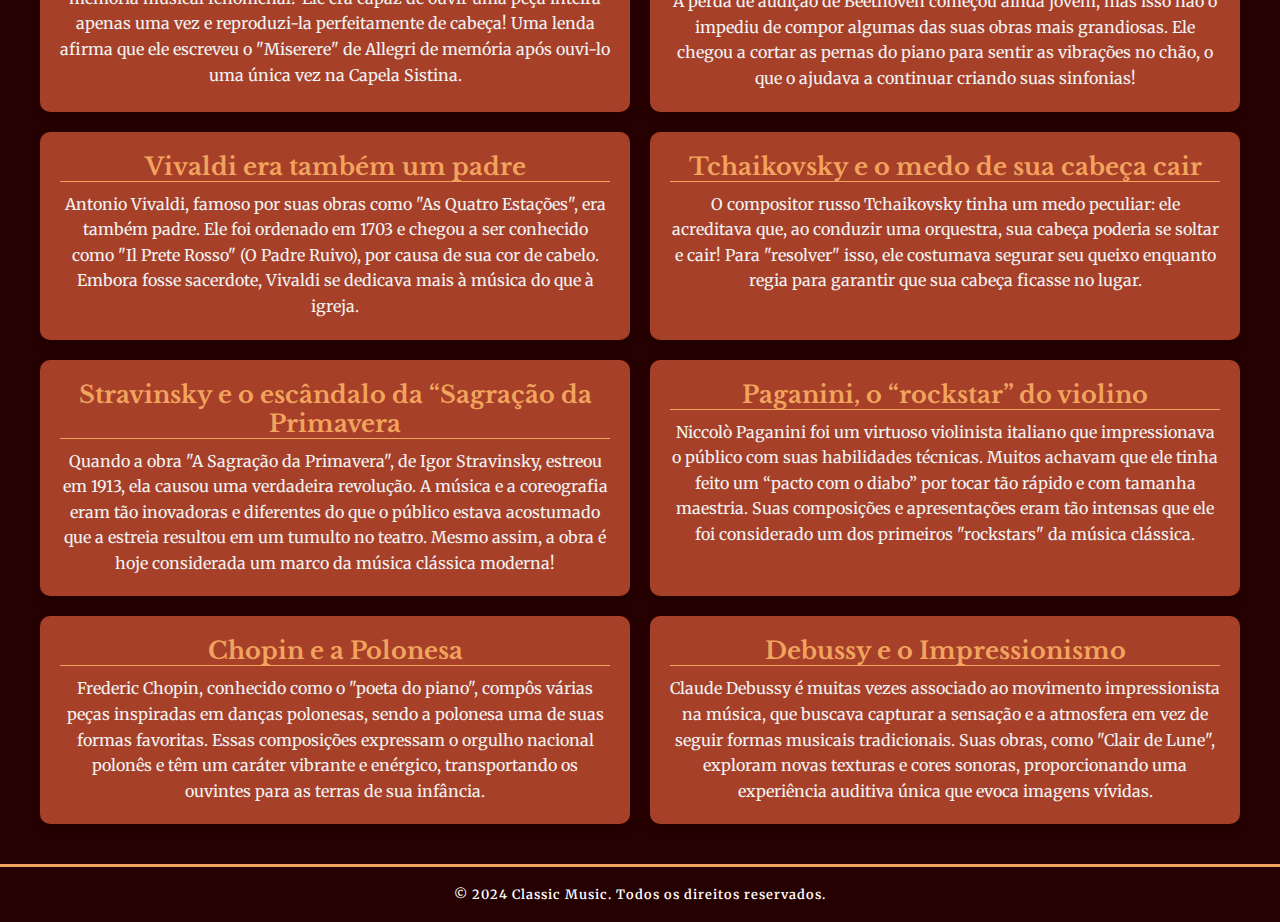
==== commit 15b08a0c: "Update index.html" ====
--- a/index.html
+++ b/index.html
@@ -308,7 +308,7 @@
                                 <h2>Wolfgang Amadeus Mozart (1756–1791)</h2>
                                 <div class="imagem-compositor">
                                     <img
-                                        src="./assets/images/compositors/Mozart.jpg"
+                                        src="assets/images/compositors/mozart.jpg"
                                         alt="imagem do compositor Wolfgang Amadeus Mozart"
                                     />
                                 </div>
@@ -388,7 +388,7 @@
                                 <h2>Johann Sebastian Bach (1685–1750)</h2>
                                 <div class="imagem-compositor">
                                     <img
-                                        src="./assets/images/compositors/Bach.jpg"
+                                        src="assets/images/compositors/bach.jpg"
                                         alt="imagem do compositor Johann Sebastian Bach"
                                     />
                                 </div>
@@ -429,7 +429,7 @@
                                 <h2>Antonín Dvořák (1841–1904)</h2>
                                 <div class="imagem-compositor">
                                     <img
-                                        src="./assets/images/compositors/Dvorak.jpg"
+                                        src="assets/images/compositors/dvorak.jpg"
                                         alt="imagem do compositor Antonín Dvořák"
                                     />
                                 </div>
--- a/assets/styles/style.css
+++ b/assets/styles/style.css
@@ -31,7 +31,7 @@
     font-family: var(--font-body);
 }
 .header-container {
-    background-image: url("../assets/images/back-header.jpg");
+    background-image: url("../images/back-header.jpg");
     background-size: cover;
     background-attachment: fixed;
 
@@ -157,7 +157,7 @@
     width: 100%;
     text-align: center;
     padding: 20px;
-    background-image: url("../assets/images/dark-wood.jpg");
+    background-image: url("../images/dark-wood.jpg");
 }
 #historia h2 {
     color: white;
@@ -194,7 +194,7 @@
 .cp-container {
     display: flex;
     justify-content: center;
-    background-image: url("../assets/images/back-main.jpg");
+    background-image: url("../images/back-main.jpg");
     background-size: cover;
     background-attachment: fixed;
     align-items: center;
@@ -359,4 +359,4 @@
     text-align: center;
     letter-spacing: 1px;
     line-height: 35px;
-}+}
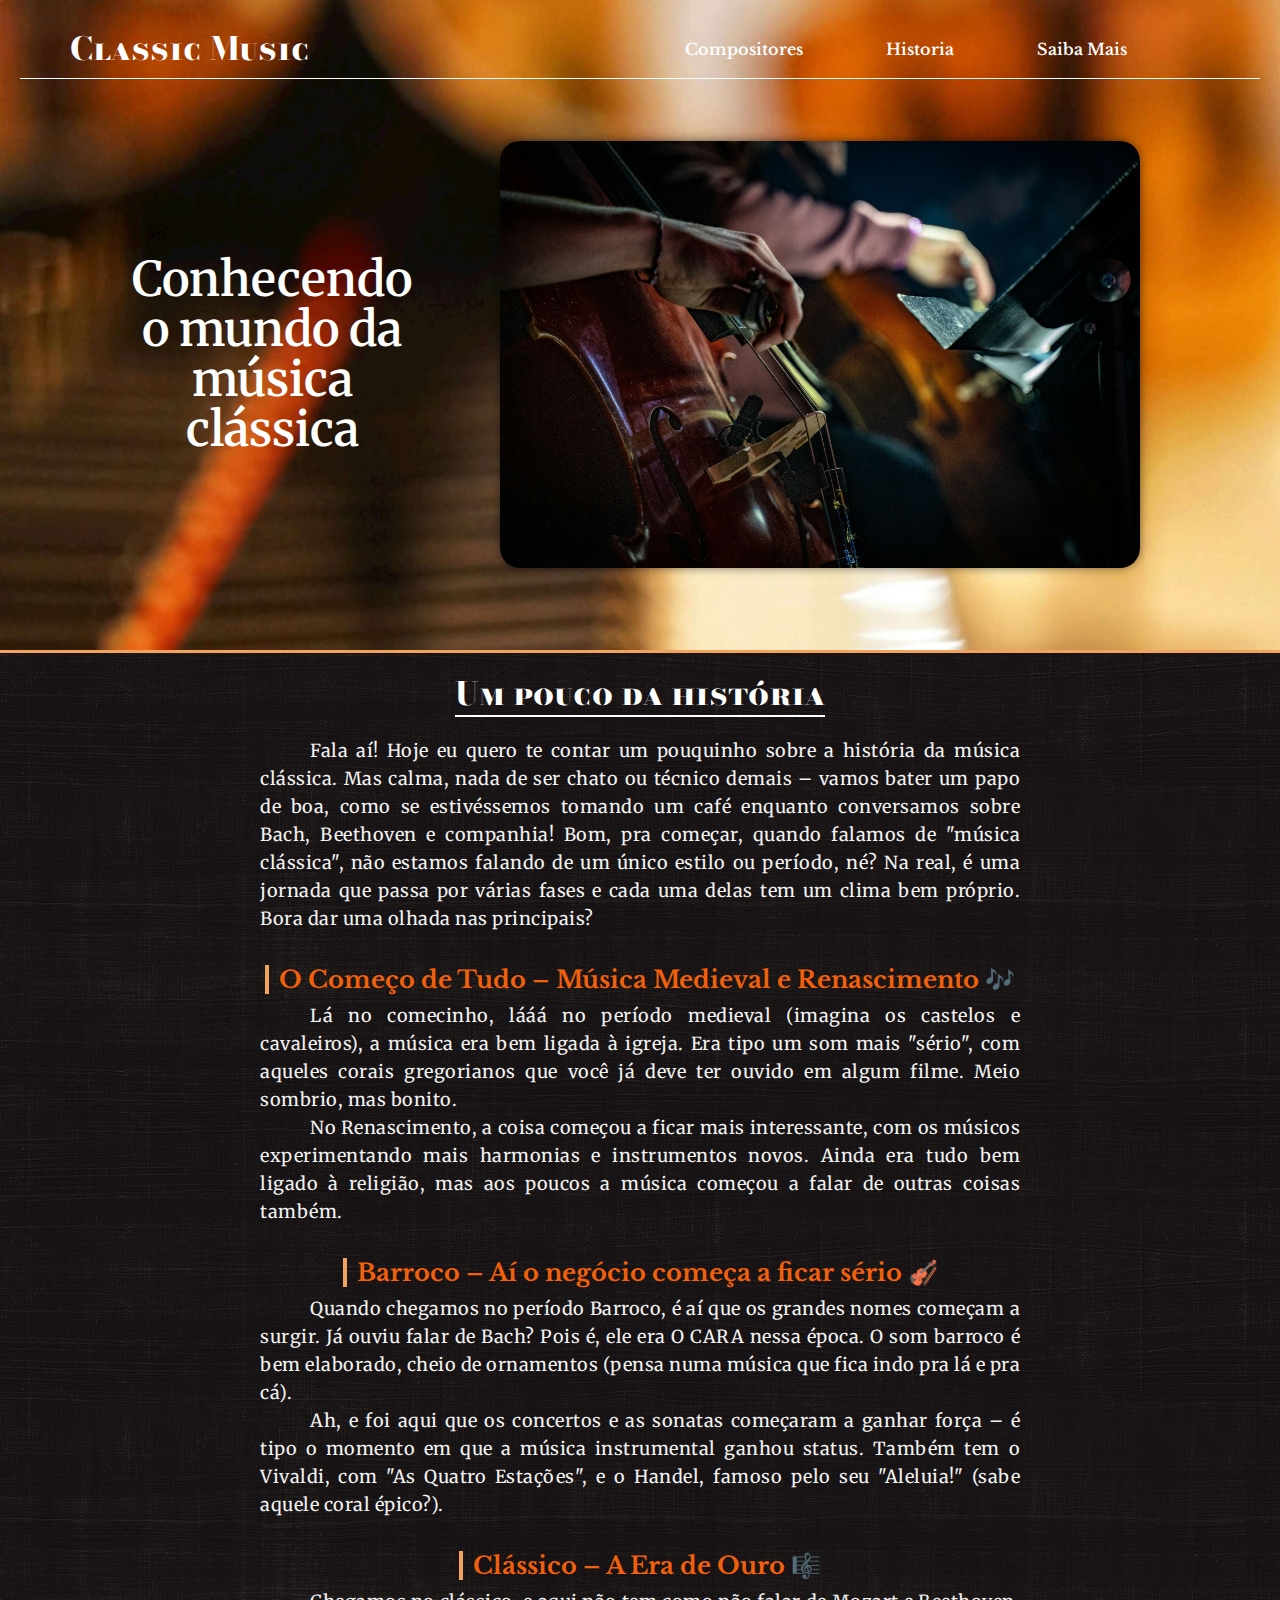
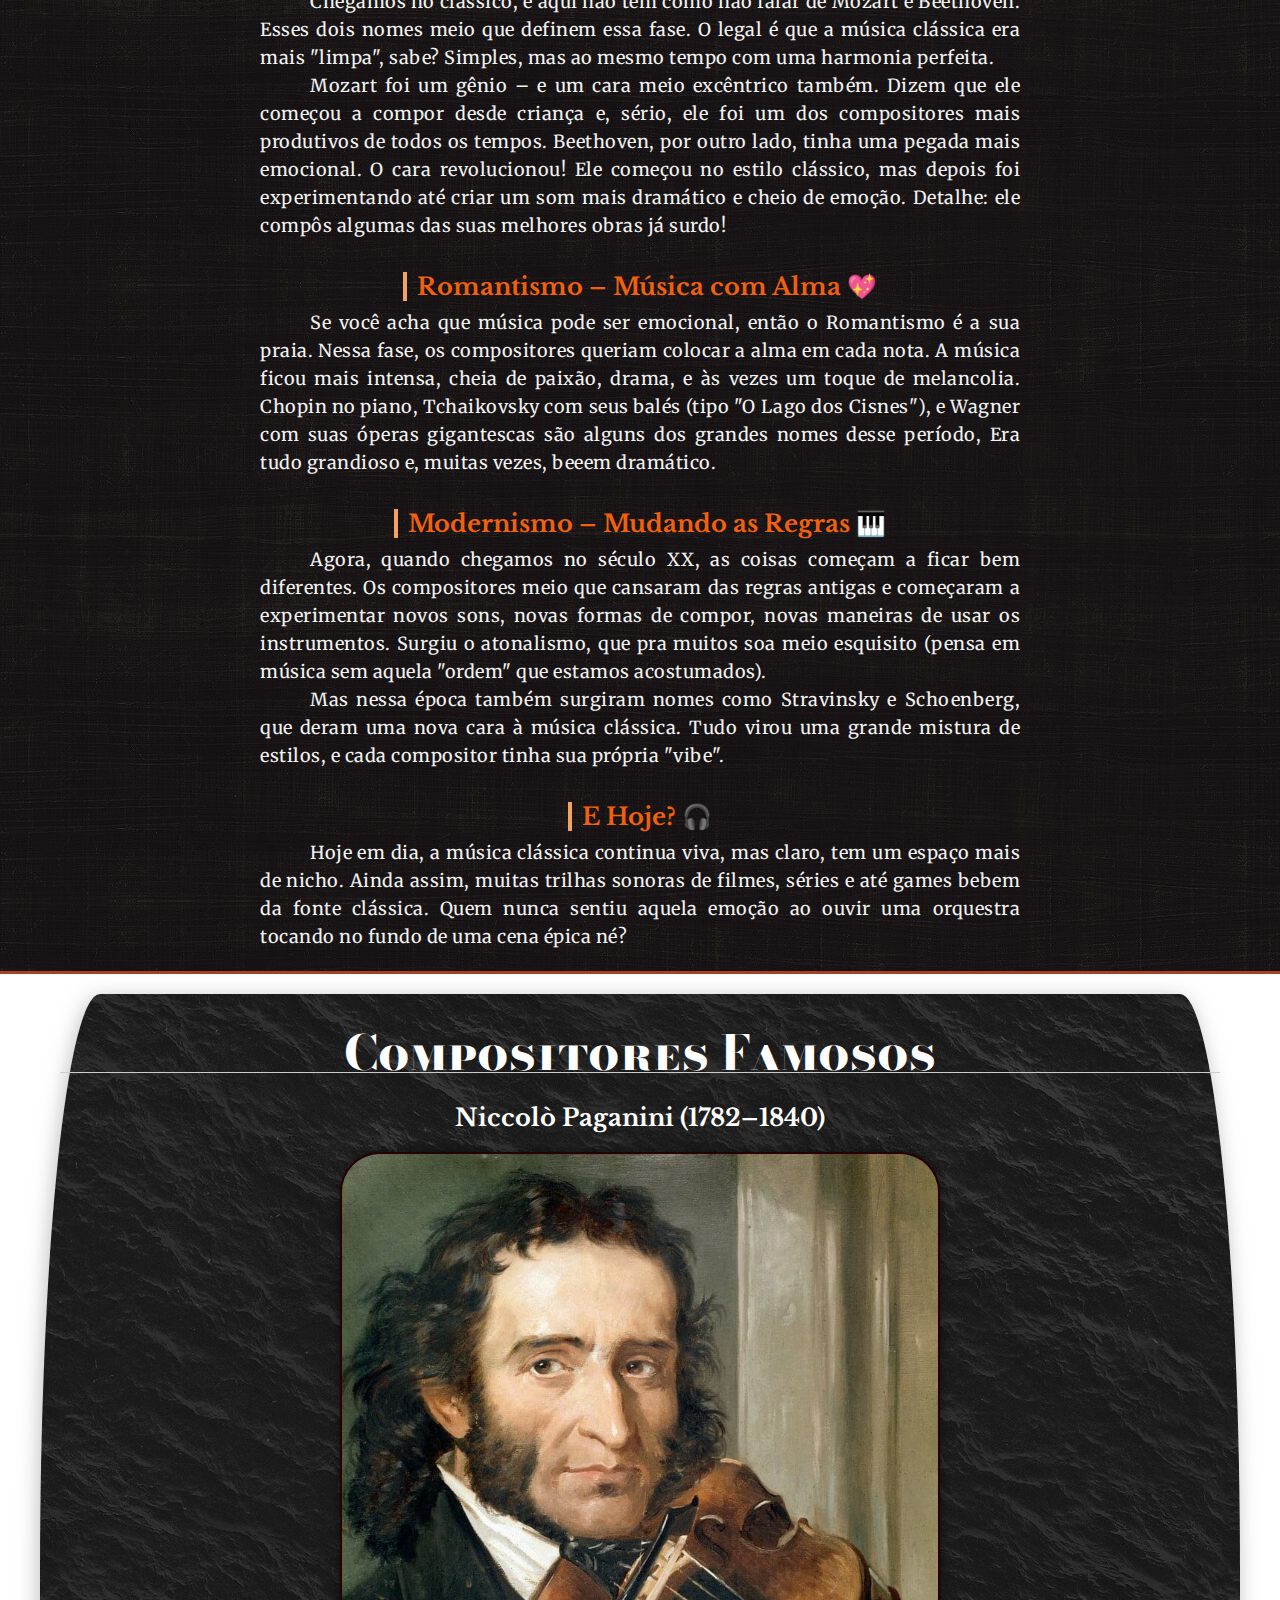
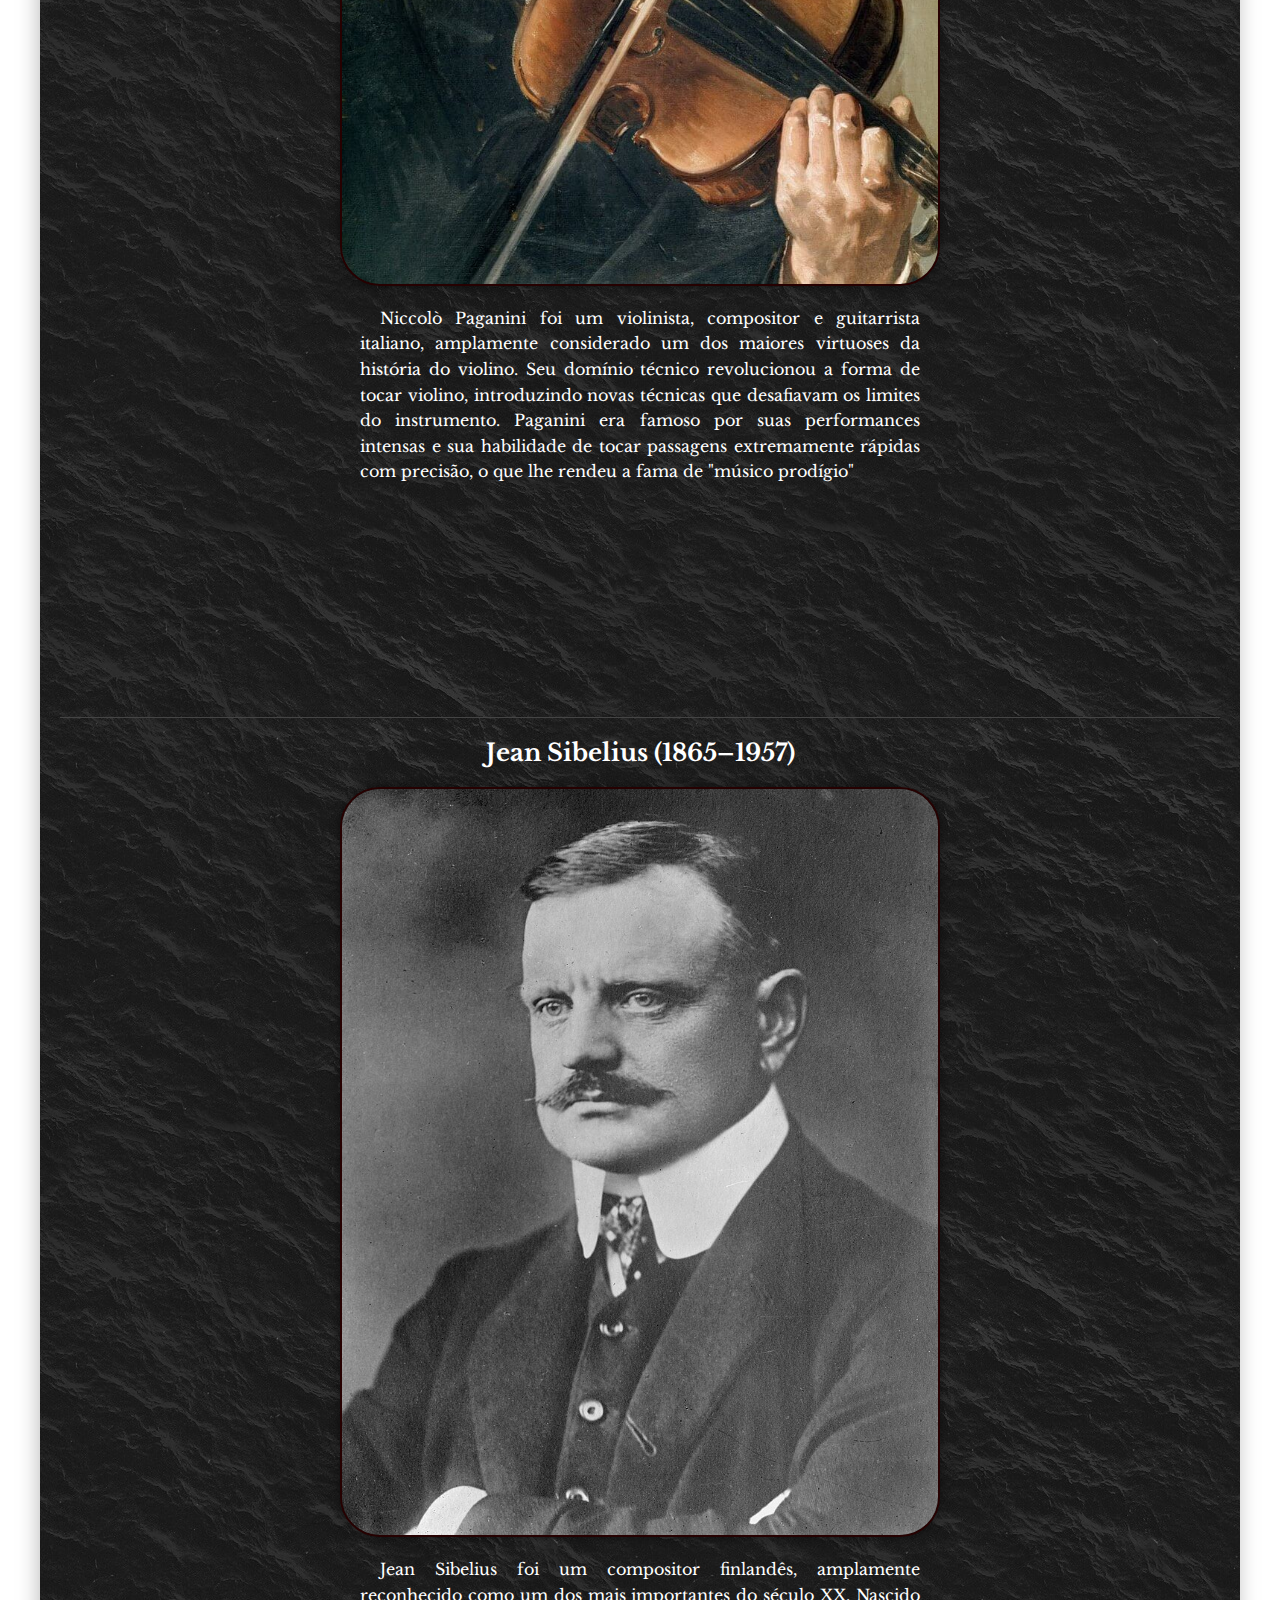
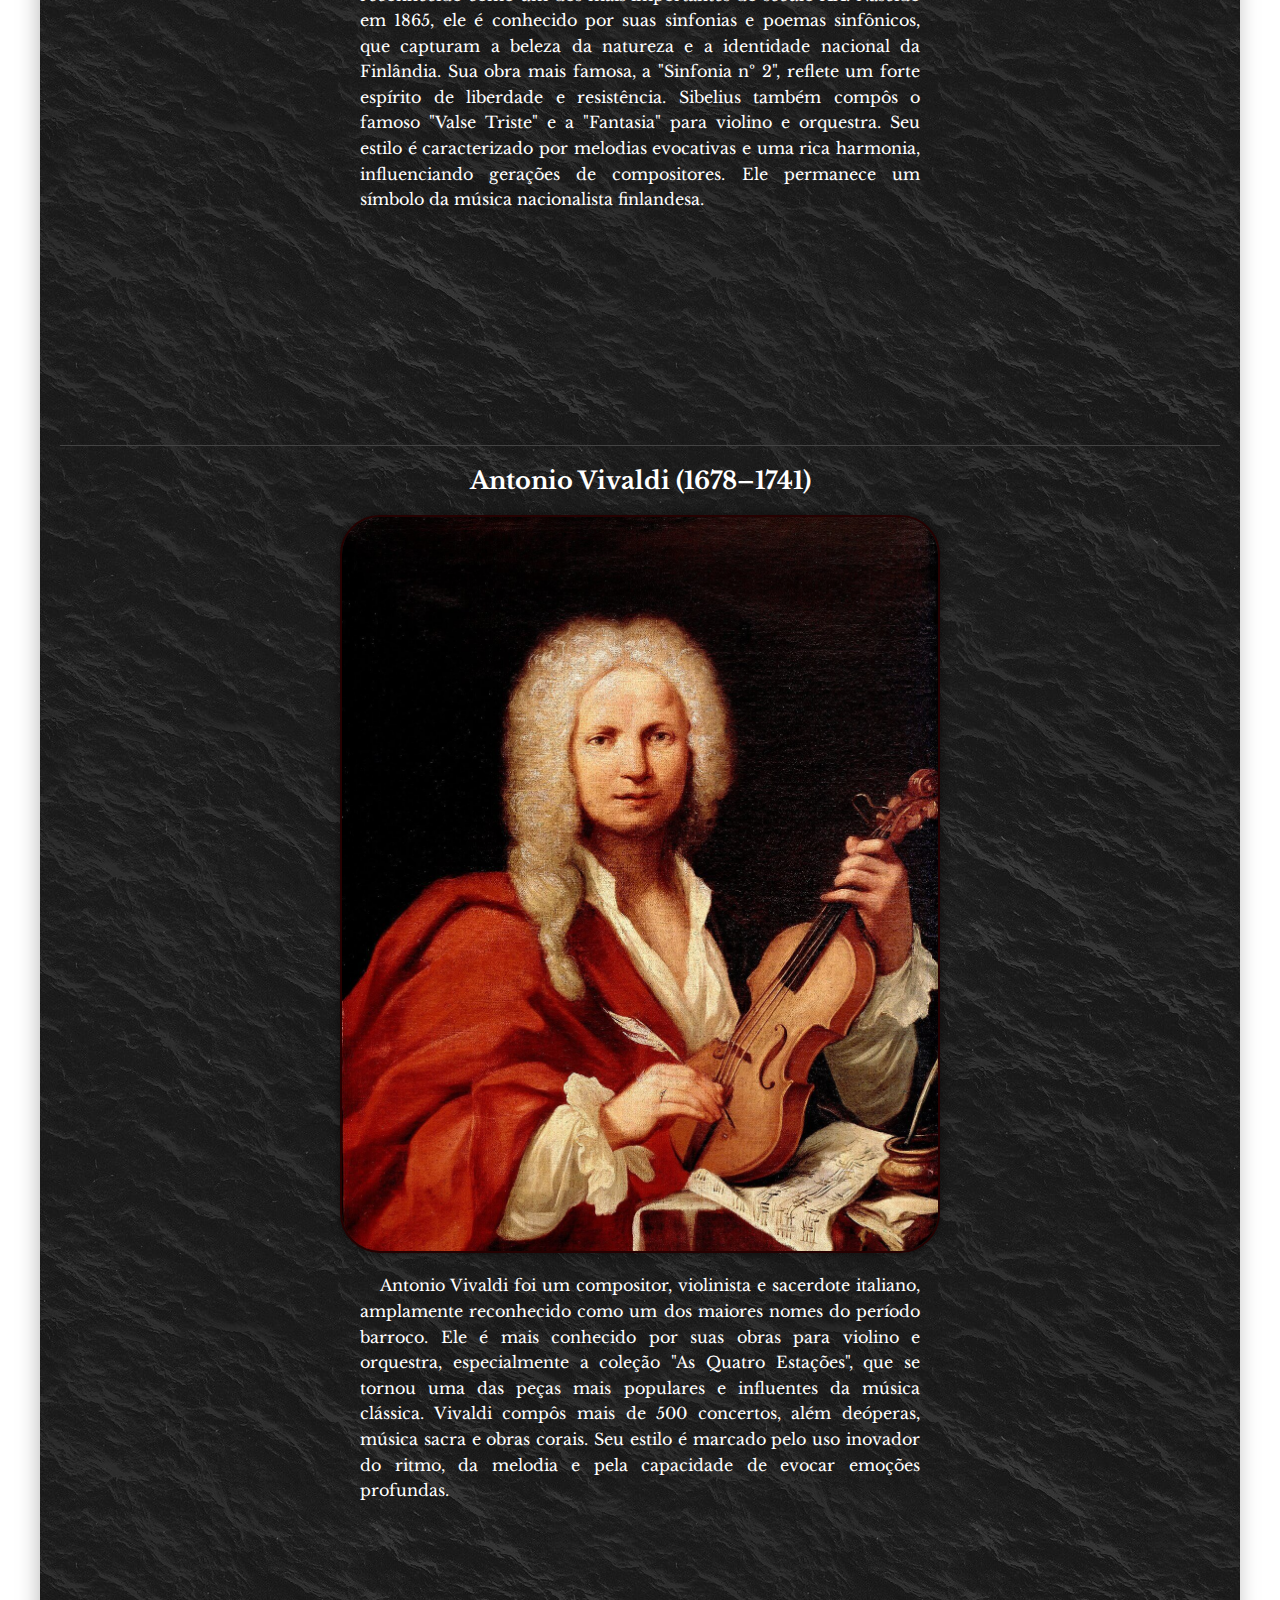
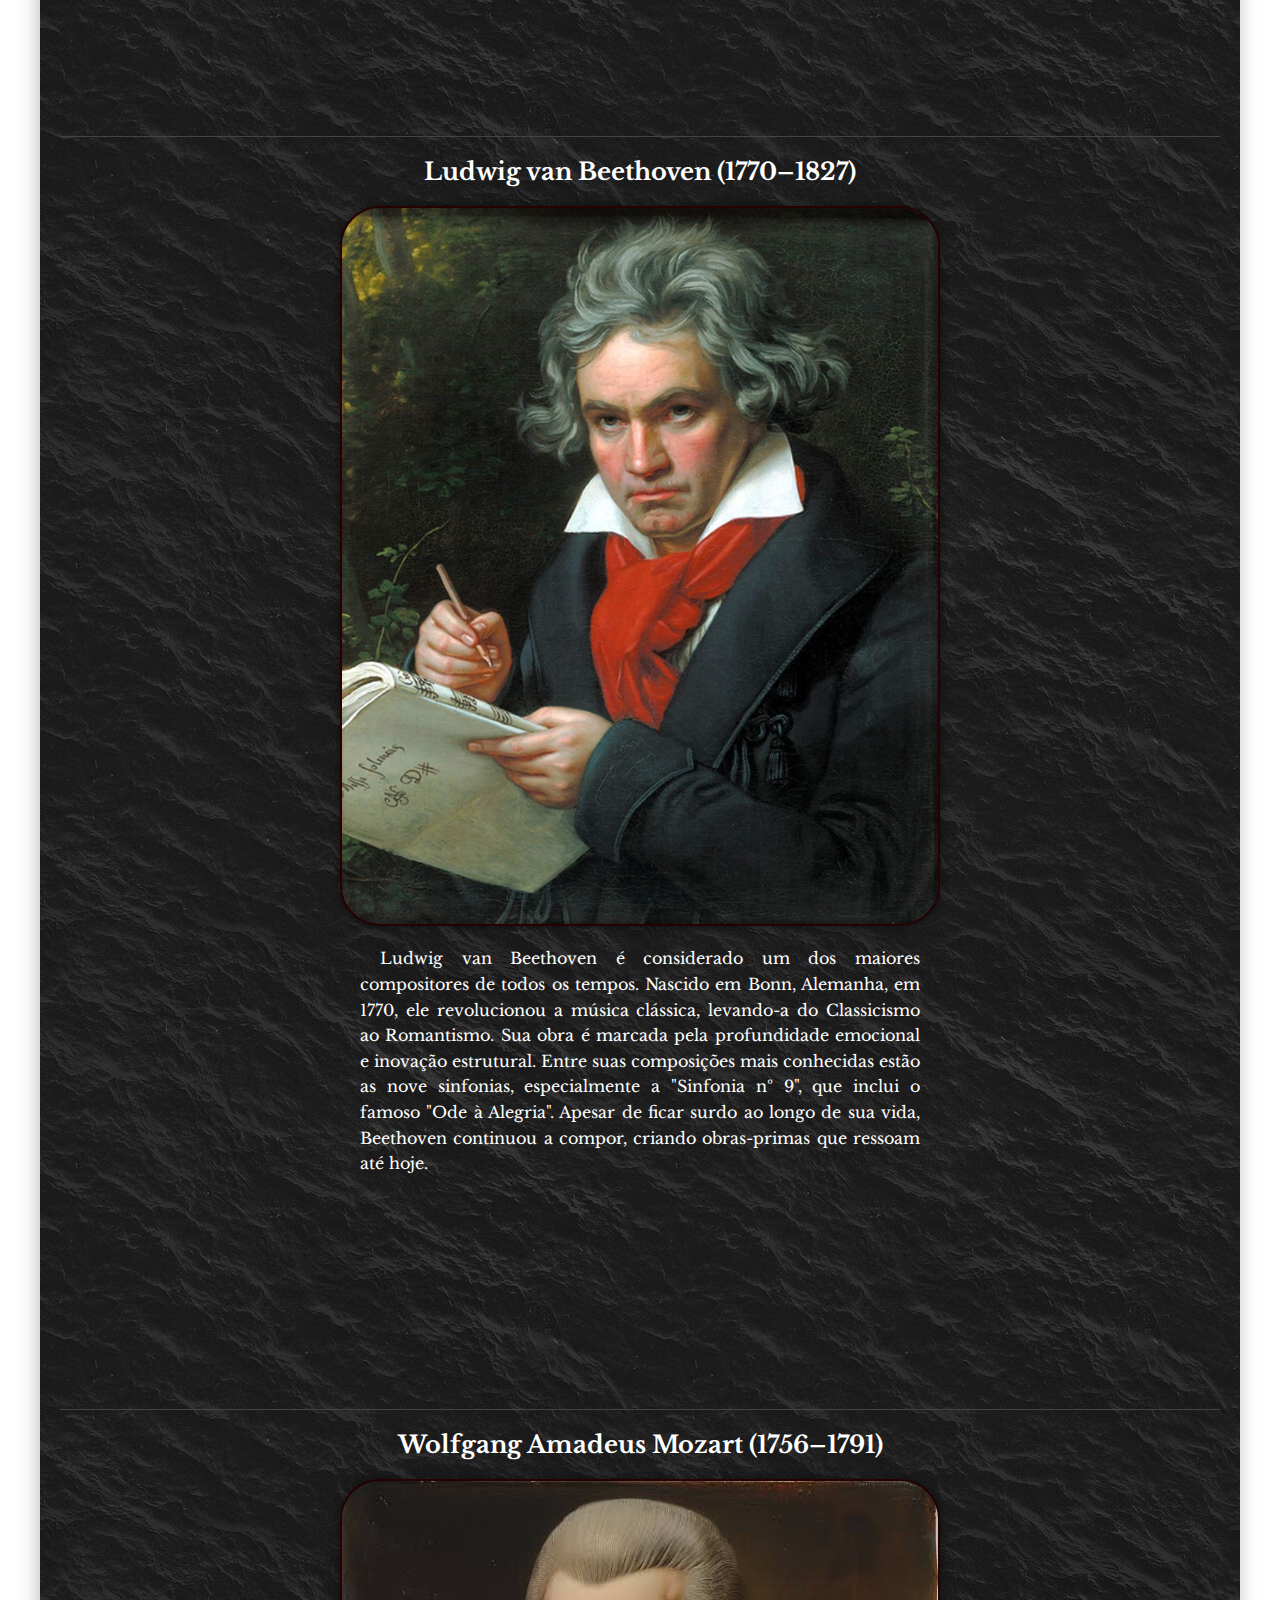
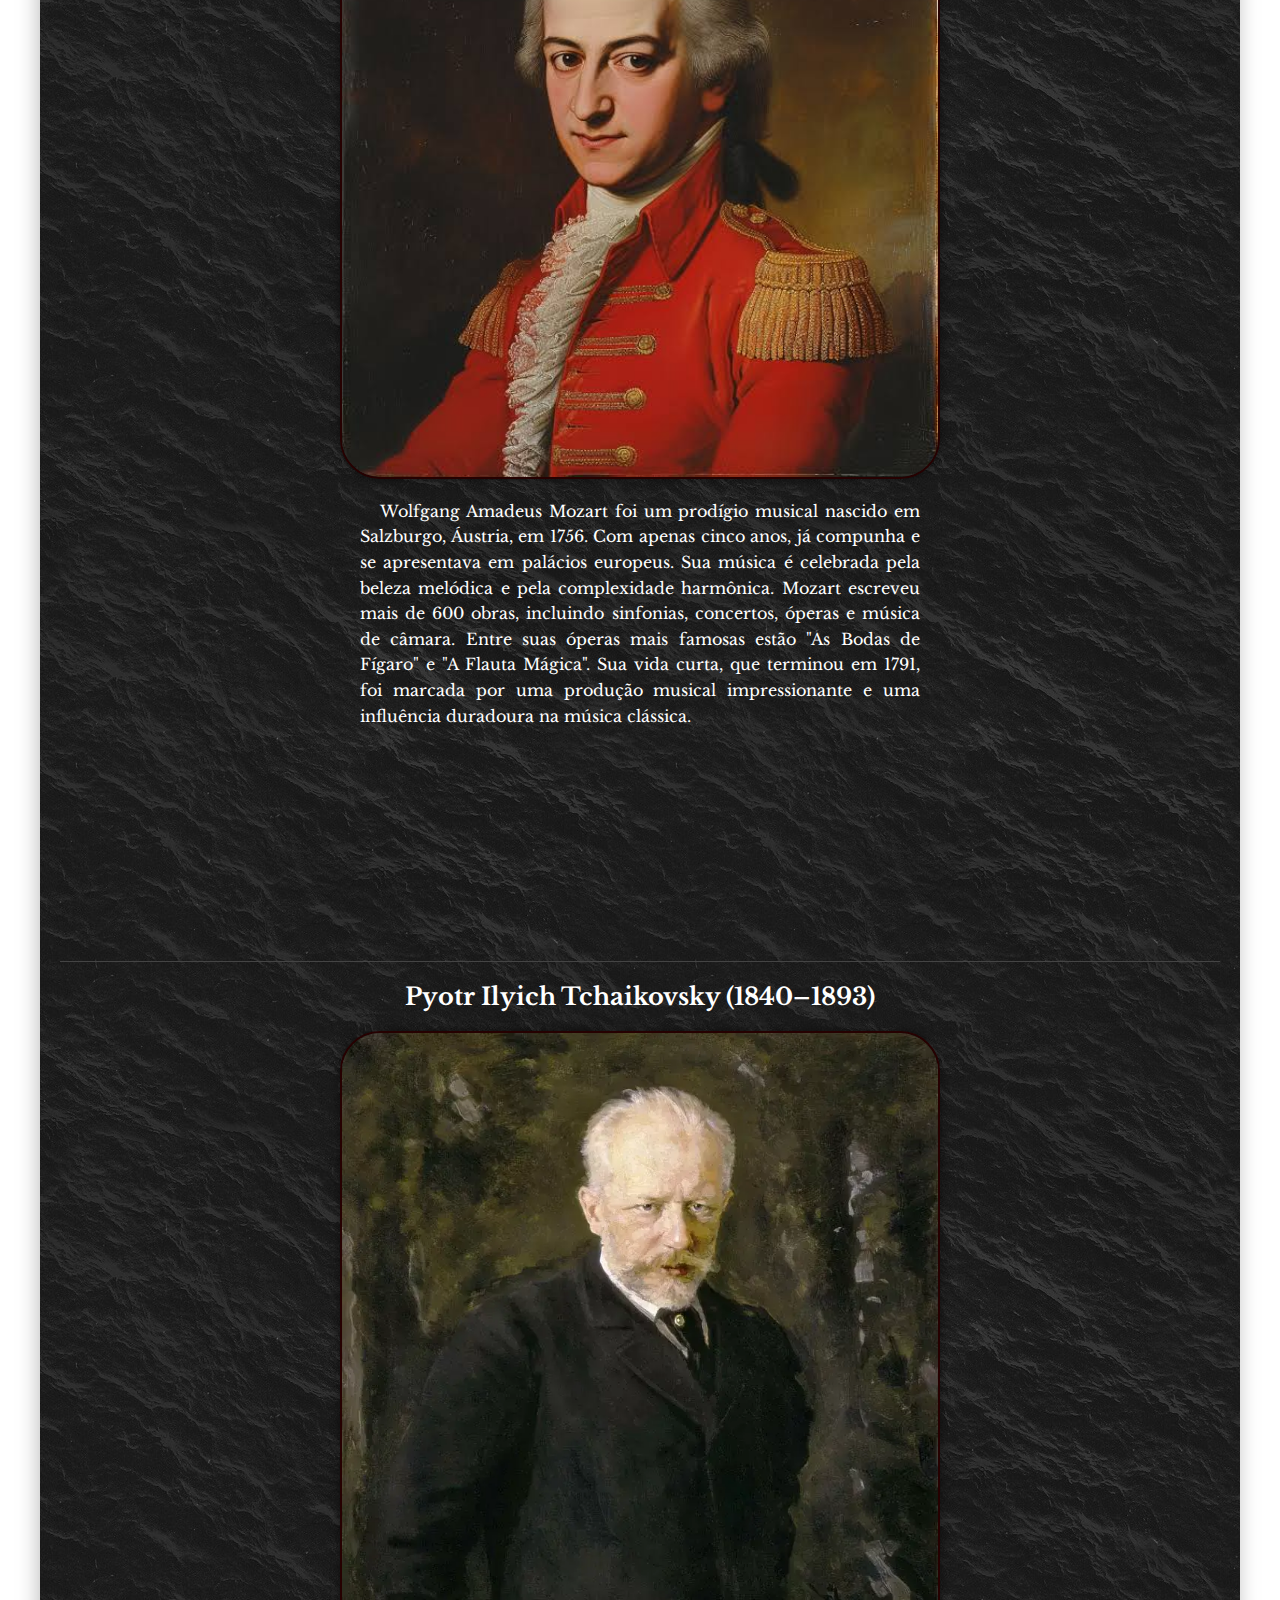
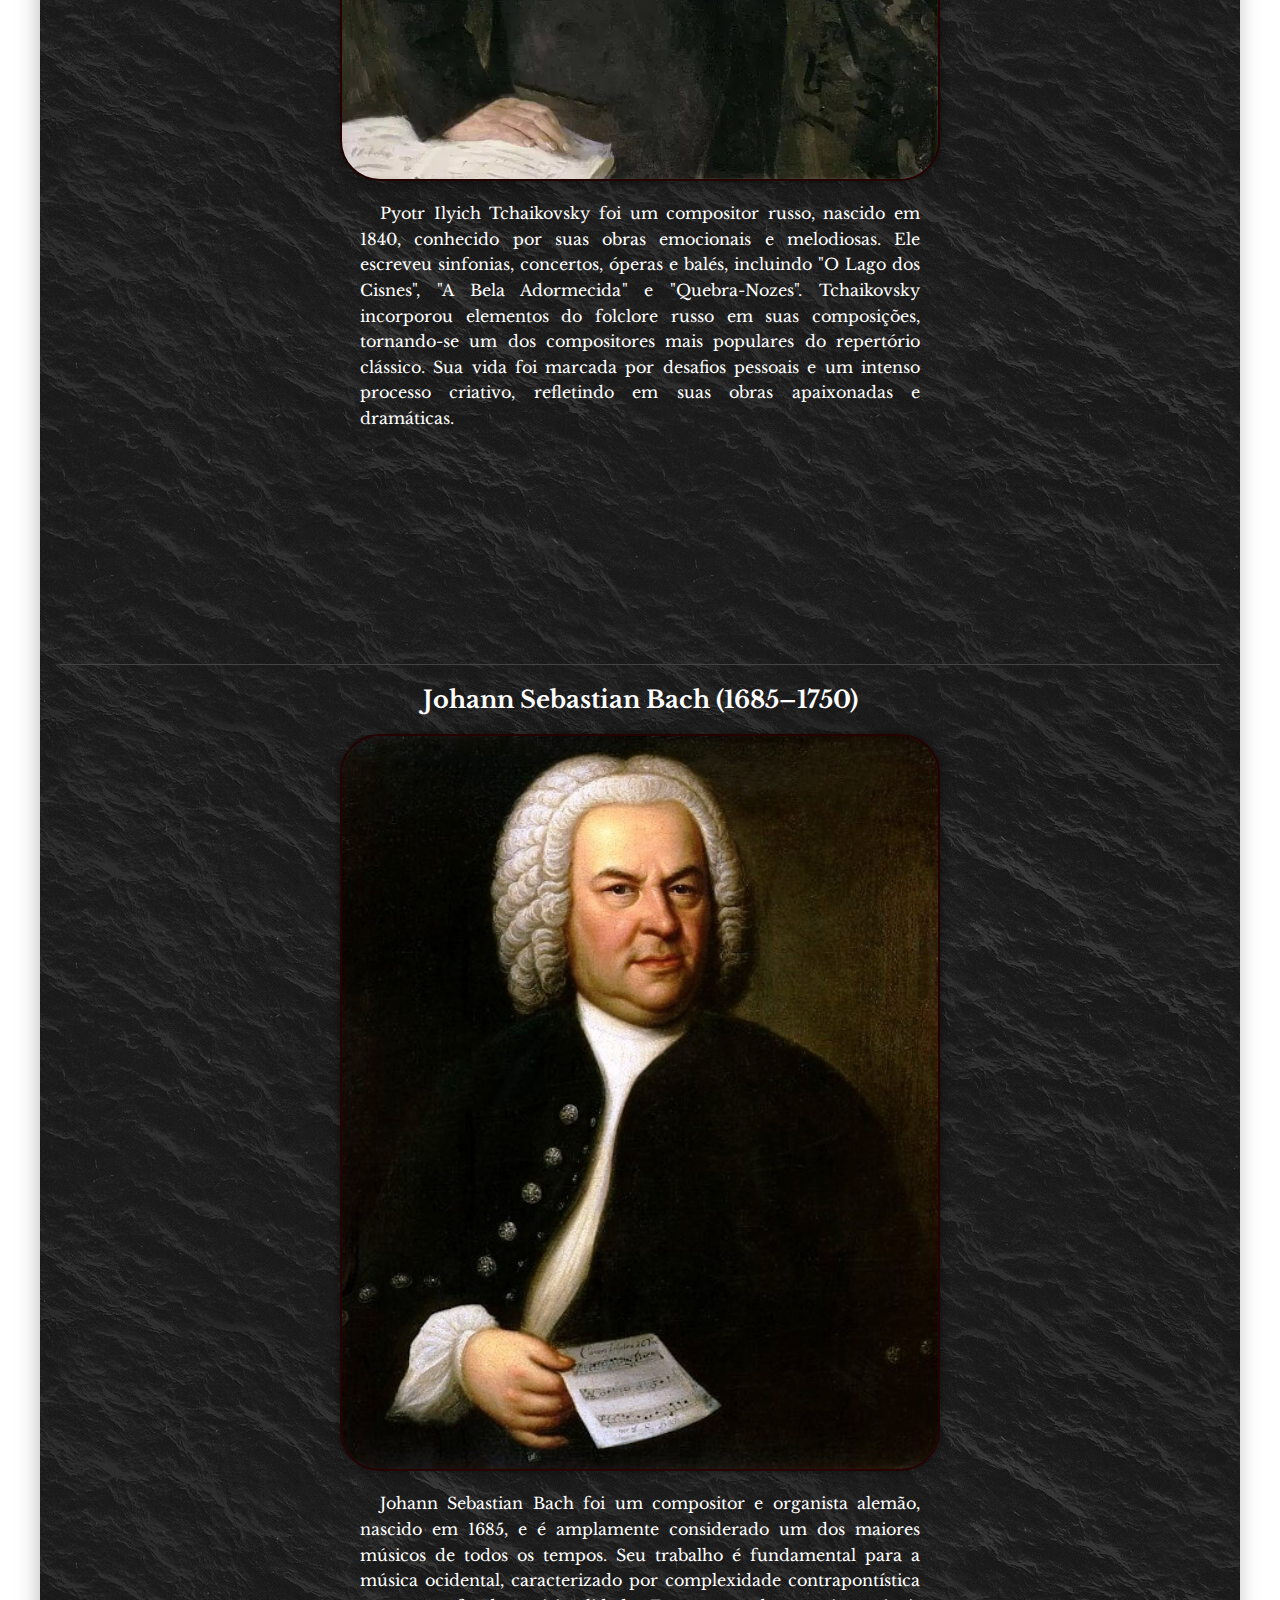
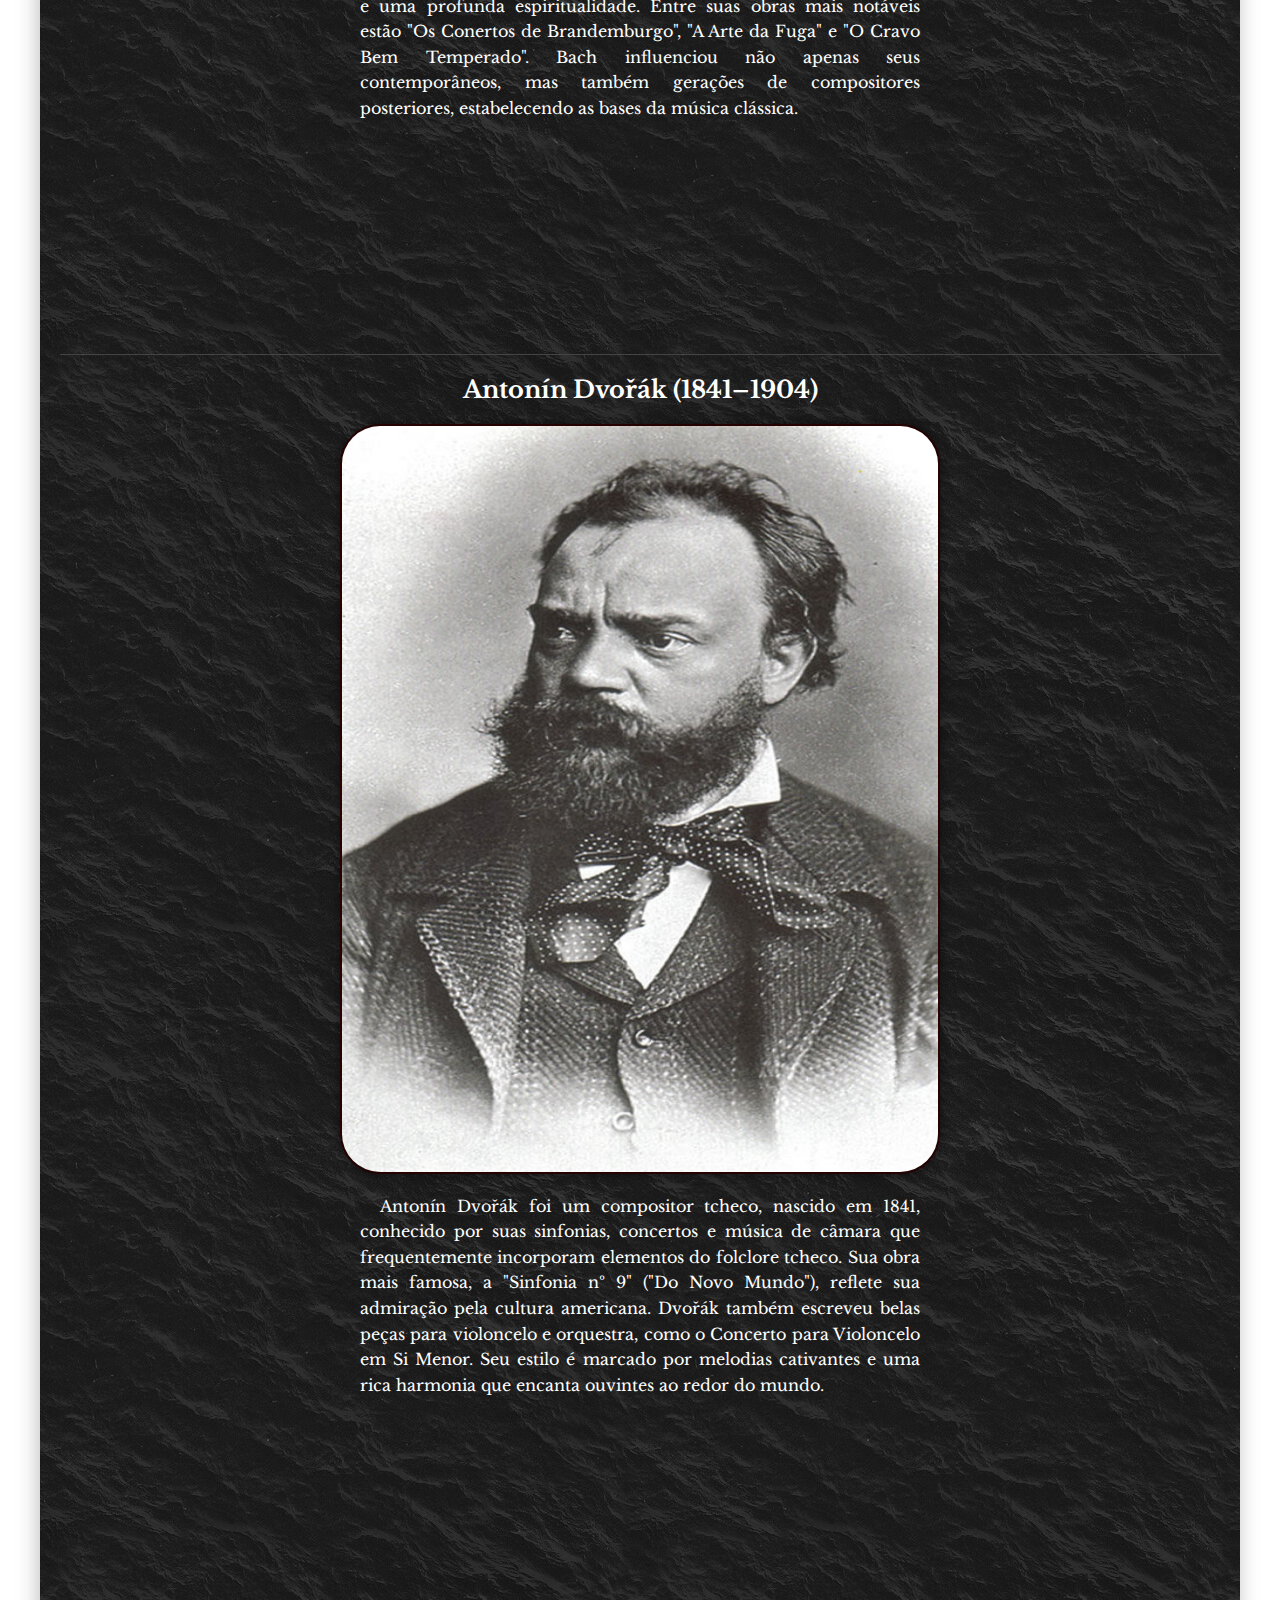
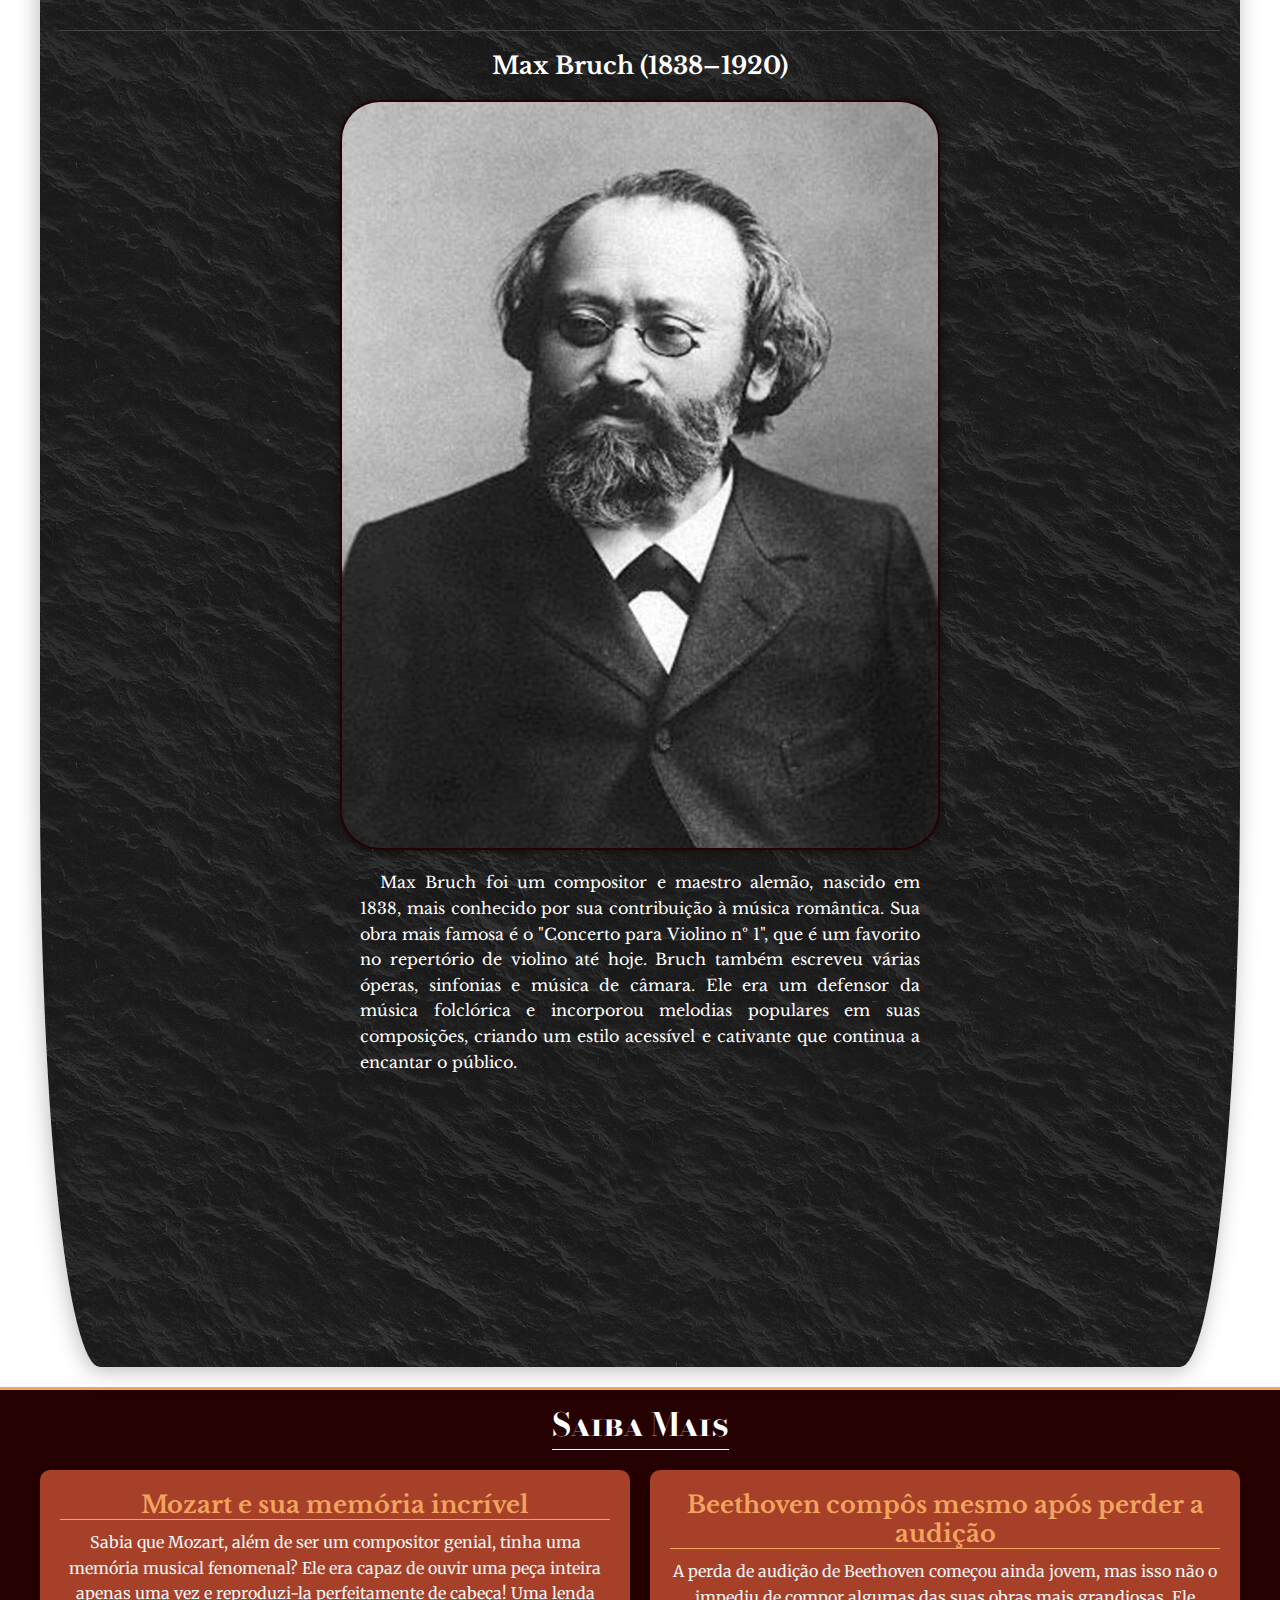
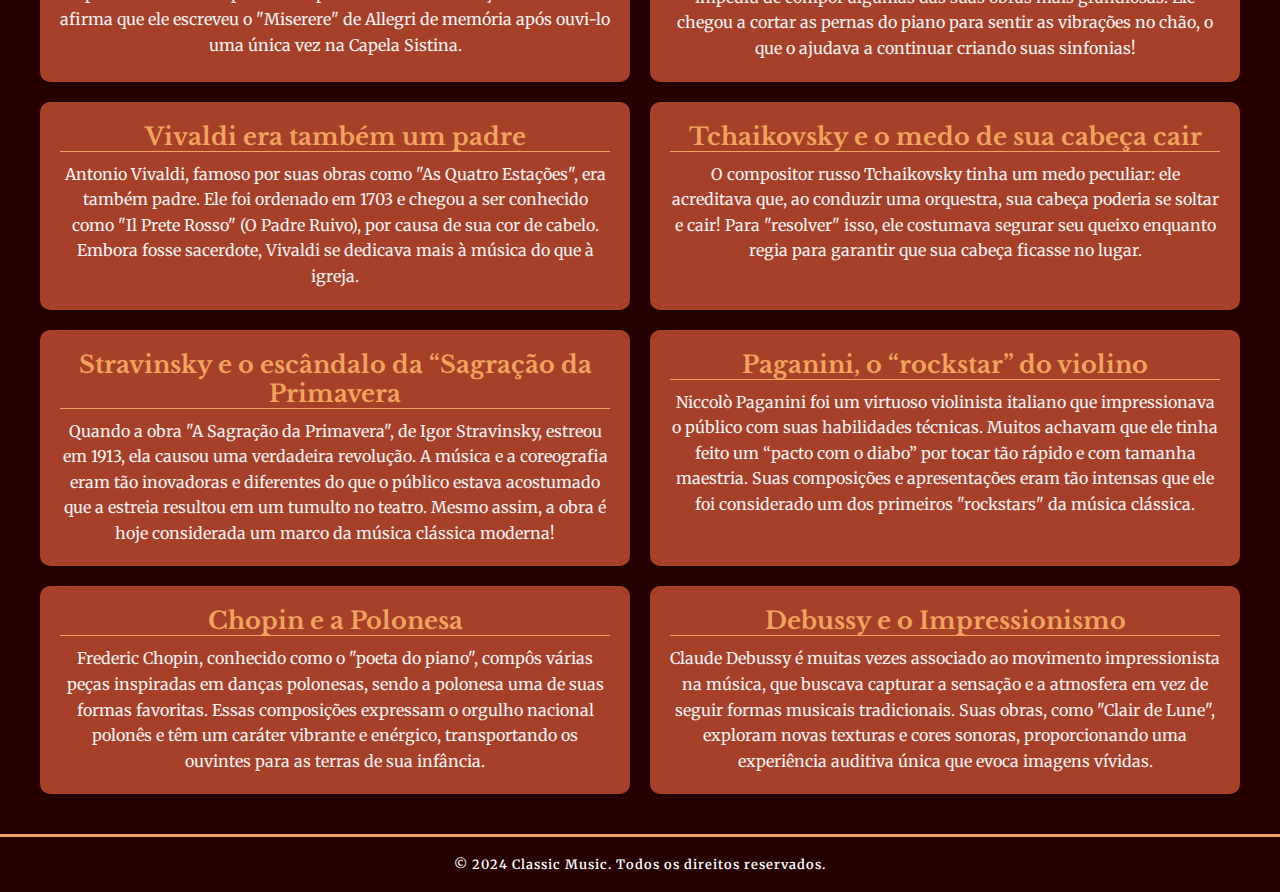
==== commit 270a2acd: "add hover efect in compositors img" ====
--- a/index.html
+++ b/index.html
@@ -235,7 +235,7 @@
                                 <p>
                                     Antonio Vivaldi foi um compositor,
                                     violinista e sacerdote italiano, amplamente
-                                    reconhecido comoum dos maiores nomes do
+                                    reconhecido como um dos maiores nomes do
                                     período barroco. Ele é mais conhecido por
                                     suas obras para violino e orquestra,
                                     especialmente a coleção "As Quatro
--- a/assets/styles/style.css
+++ b/assets/styles/style.css
@@ -271,14 +271,18 @@
 .imagem-compositor img {
     border-radius: 40px;
     box-shadow: 0px 0px 10px    rgba(0, 0, 0, 0.5);
-
     width: 600px; 
     max-height: 750px;
-
     margin-top: 20px;
     border: 2px solid var(--antico-violino-5);
-}
-
+    transition: 1s;
+}
+.imagem-compositor img:hover{
+    border: 2px solid var(--antico-violino-1);
+    transition: 1s;
+    width: 650px;
+    max-height: 800px;
+}
 .card-music {
     display: flex;
     justify-content: center;
@@ -306,6 +310,7 @@
     font-size: 2rem;
     color: white;
     margin-bottom: 20px;
+    margin-top: -30px;
 }
 
 .curiosidades {
